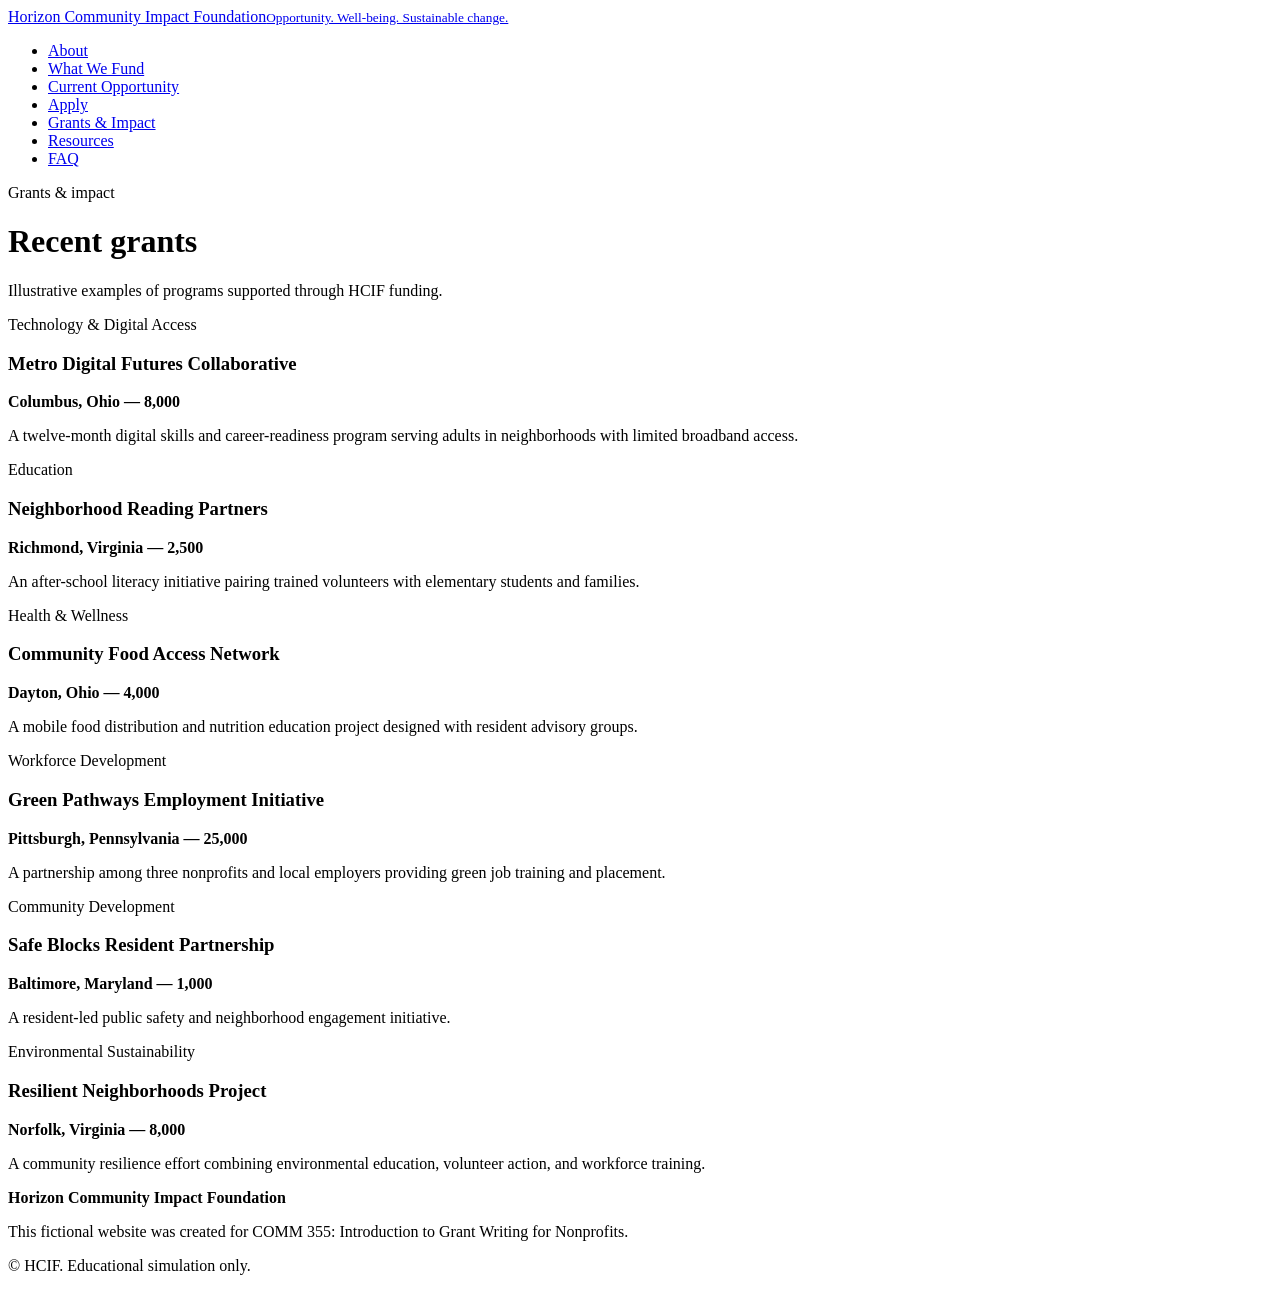
==== index.html @ 485eb769 "Add files via upload" ====
<!doctype html><html lang="en"><head><meta charset="utf-8"><meta name="viewport" content="width=device-width,initial-scale=1"><title>Grants and Impact</title><link rel="stylesheet" href="assets/styles.css"></head><body><header class="site-header"><div class="container header-inner"><a class="brand" href="index.html">Horizon Community Impact Foundation<small>Opportunity. Well-being. Sustainable change.</small></a><nav><ul><li><a href="about.html">About</a></li><li><a href="priorities.html">What We Fund</a></li><li><a href="opportunity.html">Current Opportunity</a></li><li><a href="apply.html">Apply</a></li><li><a href="grants.html">Grants & Impact</a></li><li><a href="resources.html">Resources</a></li><li><a href="faq.html">FAQ</a></li></ul></nav></div></header><div class="page-hero"><div class="container"><span class="kicker">Grants & impact</span><h1>Recent grants</h1><p>Illustrative examples of programs supported through HCIF funding.</p></div></div><main class="section"><div class="container"><div class="grid"><article class="card"><span class="badge">Technology & Digital Access</span><h3>Metro Digital Futures Collaborative</h3><p><strong>Columbus, Ohio — 8,000</strong></p><p>A twelve-month digital skills and career-readiness program serving adults in neighborhoods with limited broadband access.</p></article><article class="card"><span class="badge">Education</span><h3>Neighborhood Reading Partners</h3><p><strong>Richmond, Virginia — 2,500</strong></p><p>An after-school literacy initiative pairing trained volunteers with elementary students and families.</p></article><article class="card"><span class="badge">Health & Wellness</span><h3>Community Food Access Network</h3><p><strong>Dayton, Ohio — 4,000</strong></p><p>A mobile food distribution and nutrition education project designed with resident advisory groups.</p></article><article class="card"><span class="badge">Workforce Development</span><h3>Green Pathways Employment Initiative</h3><p><strong>Pittsburgh, Pennsylvania — 25,000</strong></p><p>A partnership among three nonprofits and local employers providing green job training and placement.</p></article><article class="card"><span class="badge">Community Development</span><h3>Safe Blocks Resident Partnership</h3><p><strong>Baltimore, Maryland — 1,000</strong></p><p>A resident-led public safety and neighborhood engagement initiative.</p></article><article class="card"><span class="badge">Environmental Sustainability</span><h3>Resilient Neighborhoods Project</h3><p><strong>Norfolk, Virginia — 8,000</strong></p><p>A community resilience effort combining environmental education, volunteer action, and workforce training.</p></article></div></div></main><footer class="footer"><div class="container"><strong>Horizon Community Impact Foundation</strong><p>This fictional website was created for COMM 355: Introduction to Grant Writing for Nonprofits.</p><p>&copy; <span data-year></span> HCIF. Educational simulation only.</p></div></footer><script src="assets/site.js"></script></body></html>
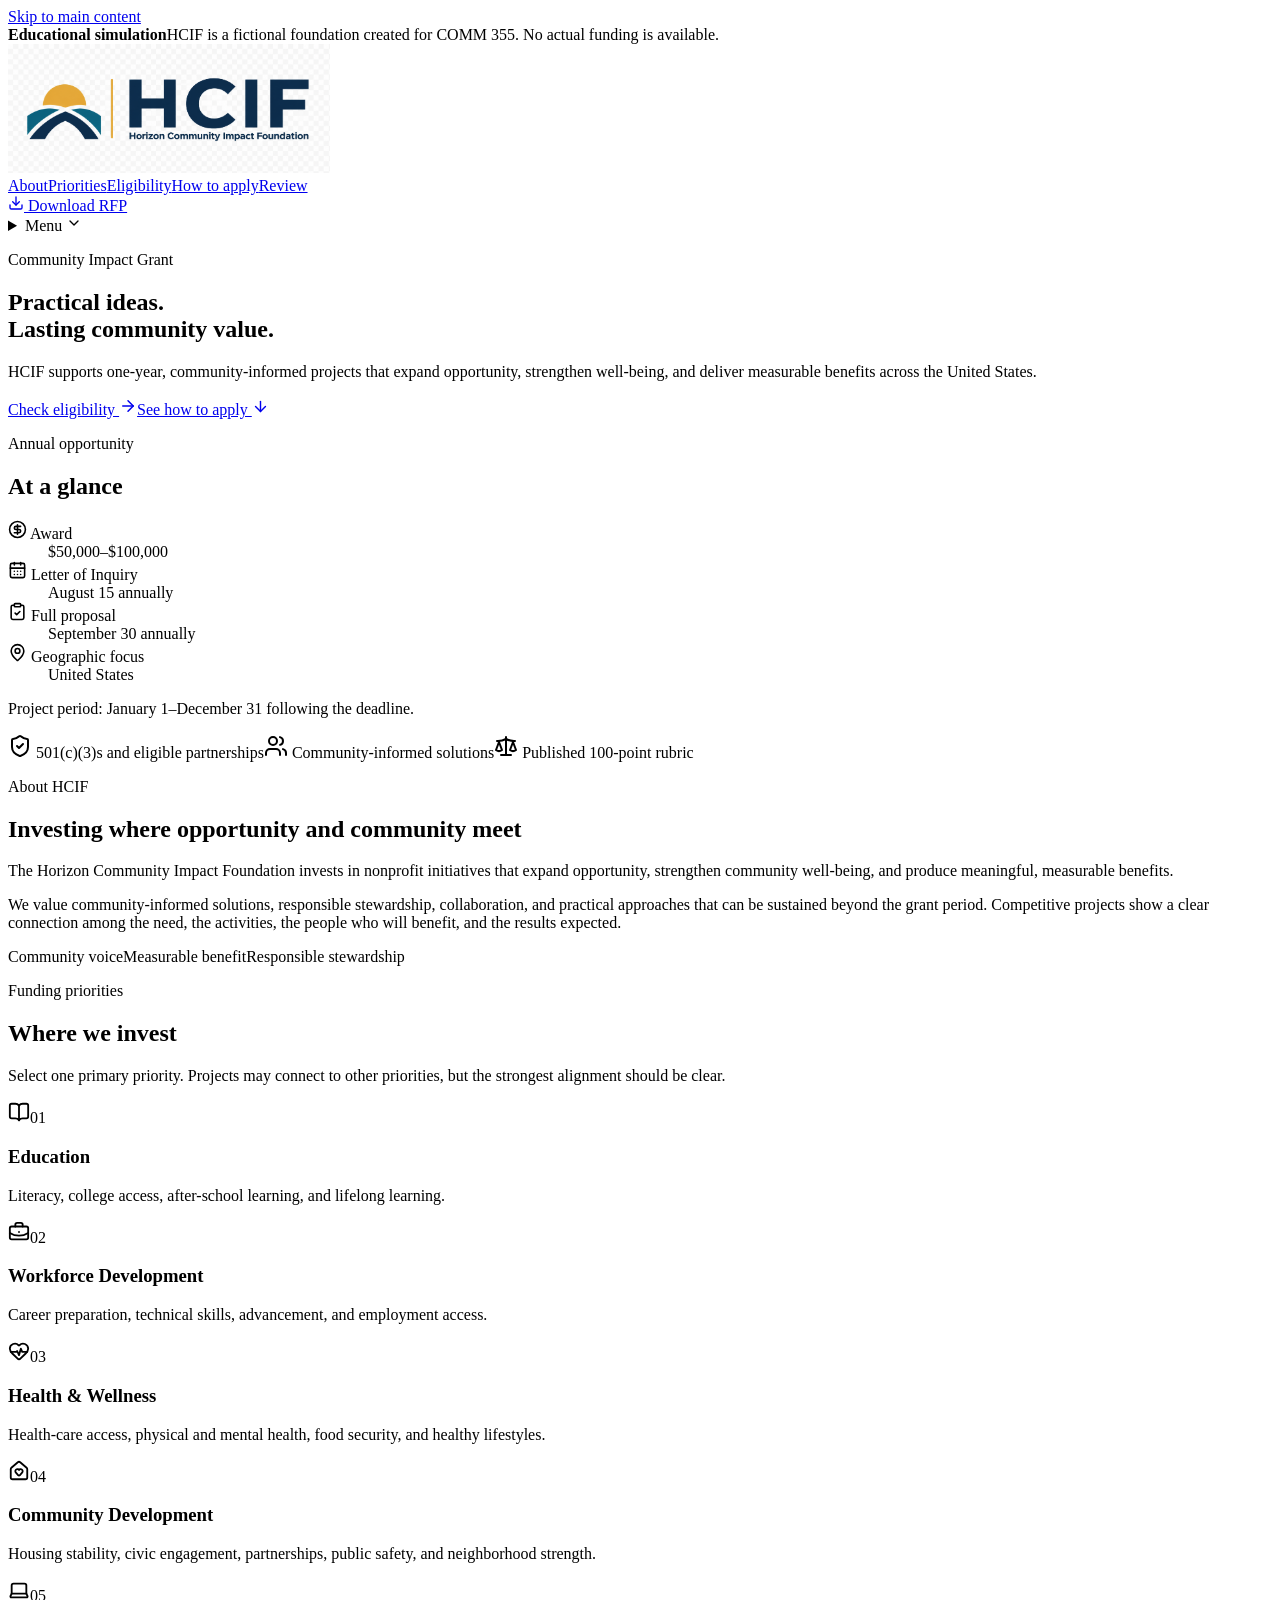
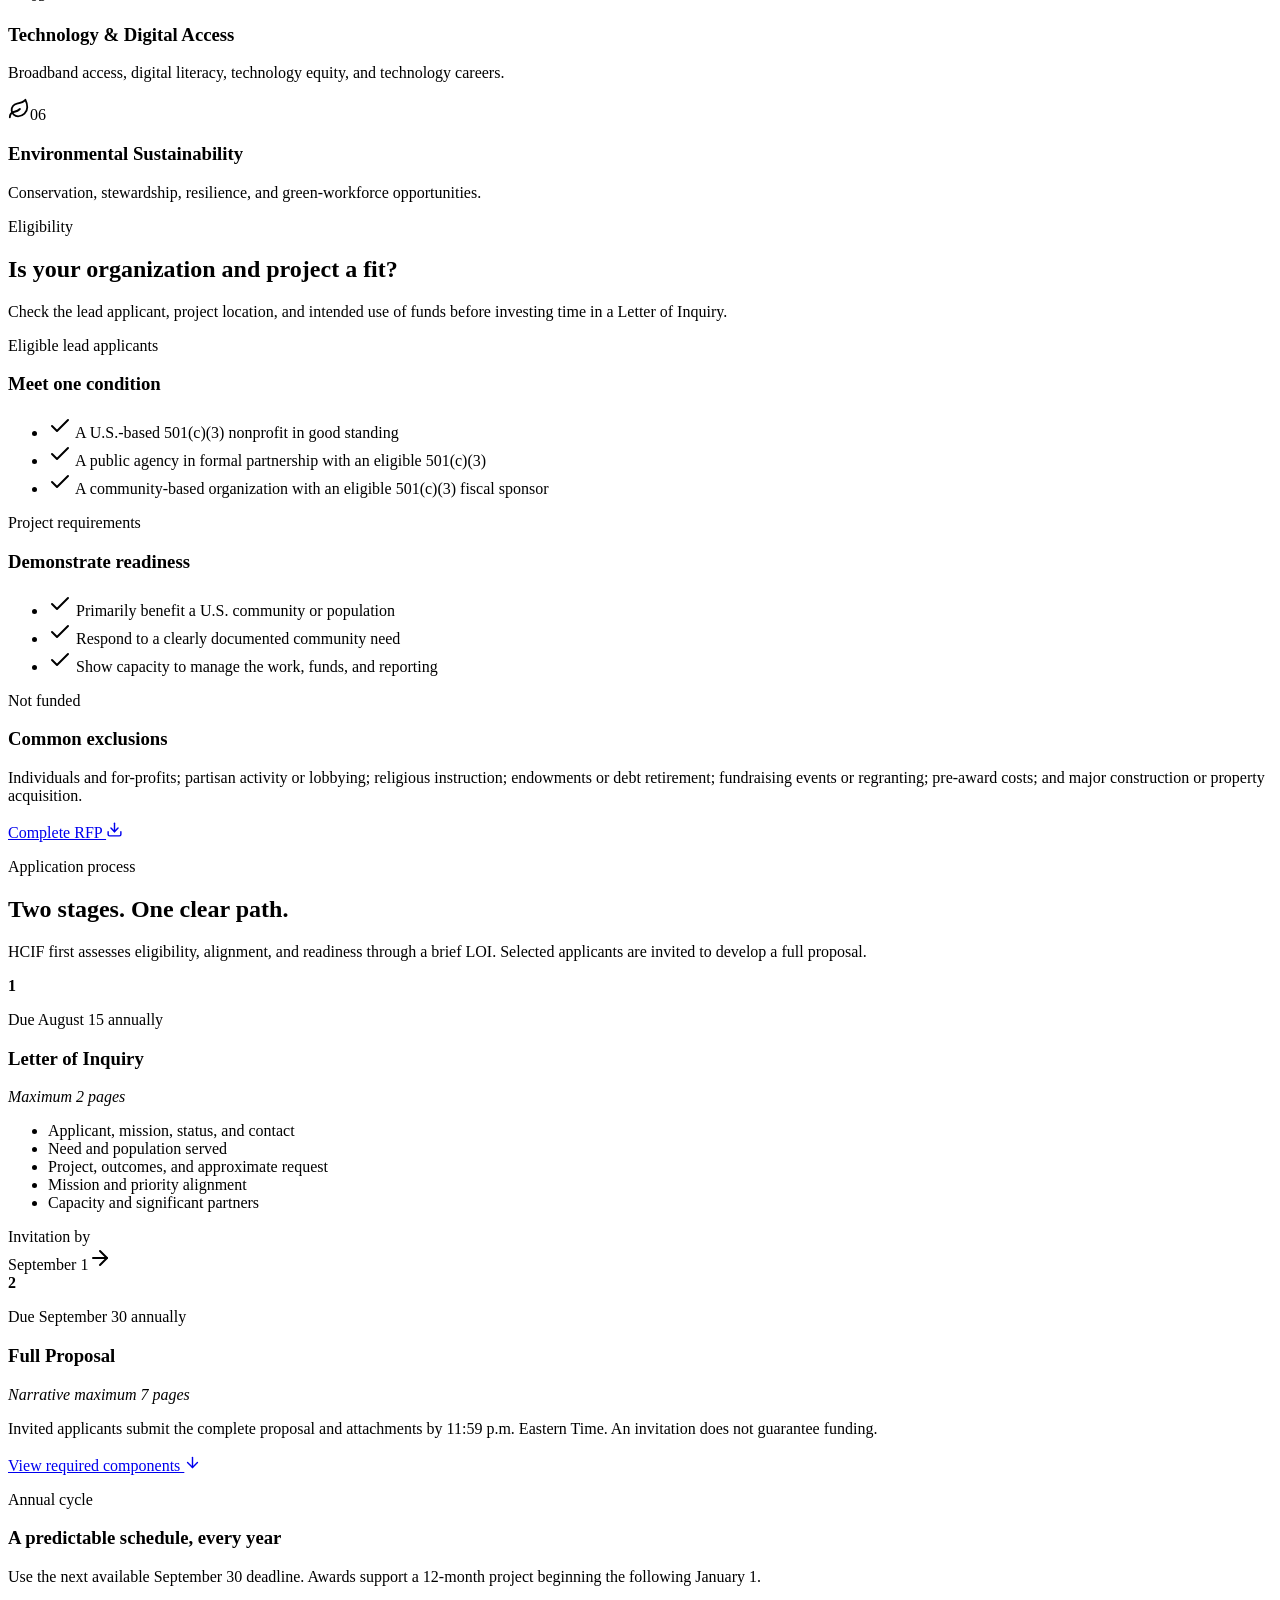
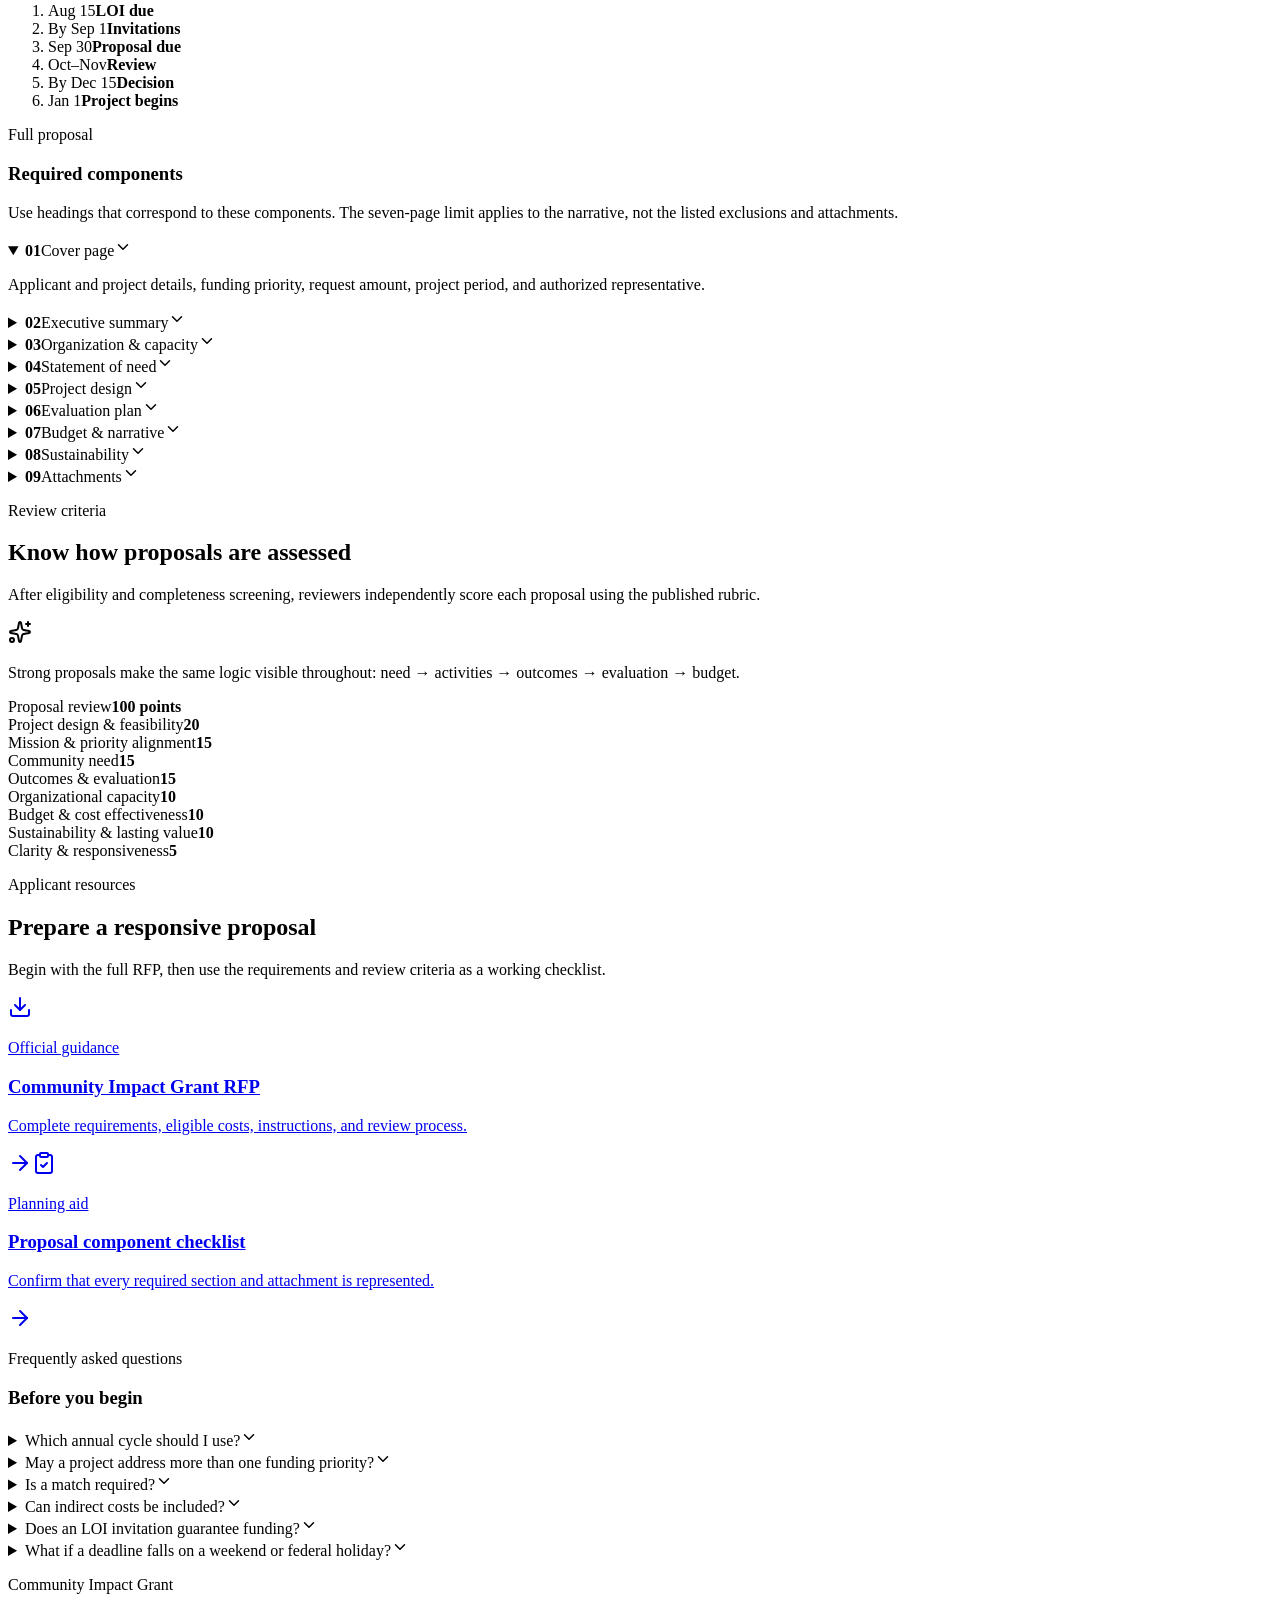
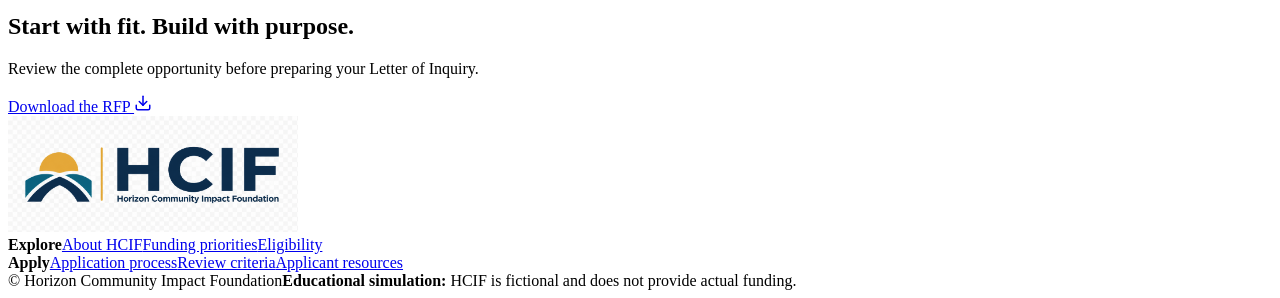
==== commit 4c1538c1: "Add files via upload" ====
--- a/index.html
+++ b/index.html
@@ -1 +1,2 @@
-<!doctype html><html lang="en"><head><meta charset="utf-8"><meta name="viewport" content="width=device-width,initial-scale=1"><title>Grants and Impact</title><link rel="stylesheet" href="assets/styles.css"></head><body><header class="site-header"><div class="container header-inner"><a class="brand" href="index.html">Horizon Community Impact Foundation<small>Opportunity. Well-being. Sustainable change.</small></a><nav><ul><li><a href="about.html">About</a></li><li><a href="priorities.html">What We Fund</a></li><li><a href="opportunity.html">Current Opportunity</a></li><li><a href="apply.html">Apply</a></li><li><a href="grants.html">Grants & Impact</a></li><li><a href="resources.html">Resources</a></li><li><a href="faq.html">FAQ</a></li></ul></nav></div></header><div class="page-hero"><div class="container"><span class="kicker">Grants & impact</span><h1>Recent grants</h1><p>Illustrative examples of programs supported through HCIF funding.</p></div></div><main class="section"><div class="container"><div class="grid"><article class="card"><span class="badge">Technology & Digital Access</span><h3>Metro Digital Futures Collaborative</h3><p><strong>Columbus, Ohio — 8,000</strong></p><p>A twelve-month digital skills and career-readiness program serving adults in neighborhoods with limited broadband access.</p></article><article class="card"><span class="badge">Education</span><h3>Neighborhood Reading Partners</h3><p><strong>Richmond, Virginia — 2,500</strong></p><p>An after-school literacy initiative pairing trained volunteers with elementary students and families.</p></article><article class="card"><span class="badge">Health & Wellness</span><h3>Community Food Access Network</h3><p><strong>Dayton, Ohio — 4,000</strong></p><p>A mobile food distribution and nutrition education project designed with resident advisory groups.</p></article><article class="card"><span class="badge">Workforce Development</span><h3>Green Pathways Employment Initiative</h3><p><strong>Pittsburgh, Pennsylvania — 25,000</strong></p><p>A partnership among three nonprofits and local employers providing green job training and placement.</p></article><article class="card"><span class="badge">Community Development</span><h3>Safe Blocks Resident Partnership</h3><p><strong>Baltimore, Maryland — 1,000</strong></p><p>A resident-led public safety and neighborhood engagement initiative.</p></article><article class="card"><span class="badge">Environmental Sustainability</span><h3>Resilient Neighborhoods Project</h3><p><strong>Norfolk, Virginia — 8,000</strong></p><p>A community resilience effort combining environmental education, volunteer action, and workforce training.</p></article></div></div></main><footer class="footer"><div class="container"><strong>Horizon Community Impact Foundation</strong><p>This fictional website was created for COMM 355: Introduction to Grant Writing for Nonprofits.</p><p>&copy; <span data-year></span> HCIF. Educational simulation only.</p></div></footer><script src="assets/site.js"></script></body></html>
+<!DOCTYPE html><html lang="en"><head><meta charSet="utf-8"/><meta name="viewport" content="width=device-width, initial-scale=1"/><link rel="preload" href="hcif-logo.png" as="image"/><link rel="stylesheet" href="assets/index-S8wH7EbI.css" data-rsc-css-href="assets/index-S8wH7EbI.css" data-precedence="vite-rsc/importer-resources"/><link rel="modulepreload" href="assets/layout-segment-context-CTTOrIOd.js" crossorigin=""/><link rel="modulepreload" href="assets/rolldown-runtime-S-ySWqyJ.js" crossorigin=""/><link rel="modulepreload" href="assets/index-DqzzukcI.js" crossorigin=""/><link rel="modulepreload" href="assets/framework-XU8gKkFC.js" crossorigin=""/><link rel="modulepreload" href="assets/Icon-Du9TqpuN.js" crossorigin=""/><title>Horizon Community Impact Foundation | Community Impact Grant</title><meta name="description" content="Explore HCIF&#x27;s Community Impact Grant, funding priorities, eligibility, annual deadlines, application requirements, and review criteria."/><link rel="shortcut icon" href="favicon.svg"/><link rel="icon" href="favicon.svg"/><script>self.__VINEXT_RSC_PARAMS__={}</script><script>self.__VINEXT_RSC_NAV__={"pathname":"/","searchParams":[]}</script><link rel="modulepreload" href="assets/index-DqzzukcI.js" />
+</head><body><a class="skip-link" href="#main-content">Skip to main content</a><div class="simulation-banner"><div class="container"><b>Educational simulation</b><span>HCIF is a fictional foundation created for COMM 355. No actual funding is available.</span></div></div><header class="site-header"><div class="container header-inner"><a href="#top" class="brand" aria-label="HCIF home"><img src="hcif-logo.png" alt="Horizon Community Impact Foundation" width="322" height="129"/></a><nav class="desktop-nav" aria-label="Primary navigation"><a href="#about">About</a><a href="#priorities">Priorities</a><a href="#eligibility">Eligibility</a><a href="#apply">How to apply</a><a href="#review">Review</a></nav><a class="button header-cta" href="hcif-community-impact-grant-rfp.pdf" download=""><svg xmlns="http://www.w3.org/2000/svg" width="16" height="16" viewBox="0 0 24 24" fill="none" stroke="currentColor" stroke-width="2" stroke-linecap="round" stroke-linejoin="round" class="lucide lucide-download" aria-hidden="true"><path d="M12 15V3"></path><path d="M21 15v4a2 2 0 0 1-2 2H5a2 2 0 0 1-2-2v-4"></path><path d="m7 10 5 5 5-5"></path></svg> Download RFP</a><details class="mobile-menu"><summary>Menu <svg xmlns="http://www.w3.org/2000/svg" width="16" height="16" viewBox="0 0 24 24" fill="none" stroke="currentColor" stroke-width="2" stroke-linecap="round" stroke-linejoin="round" class="lucide lucide-chevron-down" aria-hidden="true"><path d="m6 9 6 6 6-6"></path></svg></summary><nav><a href="#about">About</a><a href="#priorities">Priorities</a><a href="#eligibility">Eligibility</a><a href="#apply">How to apply</a><a href="#review">Review</a><a href="hcif-community-impact-grant-rfp.pdf" download="">Download RFP</a></nav></details></div></header><main id="main-content"><section class="hero" id="top"><i class="orbit orbit-one"></i><i class="orbit orbit-two"></i><div class="container hero-grid"><div><p class="eyebrow eyebrow-light">Community Impact Grant</p><h1>Practical ideas.<br/>Lasting community value.</h1><p class="hero-lede">HCIF supports one-year, community-informed projects that expand opportunity, strengthen well-being, and deliver measurable benefits across the United States.</p><div class="hero-actions"><a class="button button-gold" href="#eligibility">Check eligibility <svg xmlns="http://www.w3.org/2000/svg" width="18" height="18" viewBox="0 0 24 24" fill="none" stroke="currentColor" stroke-width="2" stroke-linecap="round" stroke-linejoin="round" class="lucide lucide-arrow-right" aria-hidden="true"><path d="M5 12h14"></path><path d="m12 5 7 7-7 7"></path></svg></a><a class="text-link light" href="#apply">See how to apply <svg xmlns="http://www.w3.org/2000/svg" width="17" height="17" viewBox="0 0 24 24" fill="none" stroke="currentColor" stroke-width="2" stroke-linecap="round" stroke-linejoin="round" class="lucide lucide-arrow-down" aria-hidden="true"><path d="M12 5v14"></path><path d="m19 12-7 7-7-7"></path></svg></a></div></div><aside class="snapshot"><p class="card-label">Annual opportunity</p><h2>At a glance</h2><dl><div><dt><svg xmlns="http://www.w3.org/2000/svg" width="19" height="19" viewBox="0 0 24 24" fill="none" stroke="currentColor" stroke-width="2" stroke-linecap="round" stroke-linejoin="round" class="lucide lucide-circle-dollar-sign" aria-hidden="true"><circle cx="12" cy="12" r="10"></circle><path d="M16 8h-6a2 2 0 1 0 0 4h4a2 2 0 1 1 0 4H8"></path><path d="M12 18V6"></path></svg> Award</dt><dd>$50,000–$100,000</dd></div><div><dt><svg xmlns="http://www.w3.org/2000/svg" width="19" height="19" viewBox="0 0 24 24" fill="none" stroke="currentColor" stroke-width="2" stroke-linecap="round" stroke-linejoin="round" class="lucide lucide-calendar-days" aria-hidden="true"><path d="M8 2v3"></path><path d="M16 2v3"></path><rect x="3" y="3" width="18" height="18" rx="2"></rect><path d="M3 9h18"></path><path d="M8 13h.01"></path><path d="M12 13h.01"></path><path d="M16 13h.01"></path><path d="M8 17h.01"></path><path d="M12 17h.01"></path><path d="M16 17h.01"></path></svg> Letter of Inquiry</dt><dd>August 15 annually</dd></div><div><dt><svg xmlns="http://www.w3.org/2000/svg" width="19" height="19" viewBox="0 0 24 24" fill="none" stroke="currentColor" stroke-width="2" stroke-linecap="round" stroke-linejoin="round" class="lucide lucide-clipboard-check" aria-hidden="true"><rect width="8" height="4" x="8" y="2" rx="1" ry="1"></rect><path d="M16 4h2a2 2 0 0 1 2 2v14a2 2 0 0 1-2 2H6a2 2 0 0 1-2-2V6a2 2 0 0 1 2-2h2"></path><path d="m9 14 2 2 4-4"></path></svg> Full proposal</dt><dd>September 30 annually</dd></div><div><dt><svg xmlns="http://www.w3.org/2000/svg" width="19" height="19" viewBox="0 0 24 24" fill="none" stroke="currentColor" stroke-width="2" stroke-linecap="round" stroke-linejoin="round" class="lucide lucide-map-pin" aria-hidden="true"><path d="M20 10c0 4.993-5.539 10.193-7.399 11.799a1 1 0 0 1-1.202 0C9.539 20.193 4 14.993 4 10a8 8 0 0 1 16 0"></path><circle cx="12" cy="10" r="3"></circle></svg> Geographic focus</dt><dd>United States</dd></div></dl><p class="snapshot-note">Project period: January 1–December 31 following the deadline.</p></aside></div></section><section class="trust-strip"><div class="container"><span><svg xmlns="http://www.w3.org/2000/svg" width="24" height="24" viewBox="0 0 24 24" fill="none" stroke="currentColor" stroke-width="2" stroke-linecap="round" stroke-linejoin="round" class="lucide lucide-shield-check" aria-hidden="true"><path d="M20 13c0 5-3.5 7.5-7.66 8.95a1 1 0 0 1-.67-.01C7.5 20.5 4 18 4 13V6a1 1 0 0 1 1-1c2 0 4.5-1.2 6.24-2.72a1.17 1.17 0 0 1 1.52 0C14.51 3.81 17 5 19 5a1 1 0 0 1 1 1z"></path><path d="m9 12 2 2 4-4"></path></svg> 501(c)(3)s and eligible partnerships</span><span><svg xmlns="http://www.w3.org/2000/svg" width="24" height="24" viewBox="0 0 24 24" fill="none" stroke="currentColor" stroke-width="2" stroke-linecap="round" stroke-linejoin="round" class="lucide lucide-users" aria-hidden="true"><path d="M16 21v-2a4 4 0 0 0-4-4H6a4 4 0 0 0-4 4v2"></path><path d="M16 3.128a4 4 0 0 1 0 7.744"></path><path d="M22 21v-2a4 4 0 0 0-3-3.87"></path><circle cx="9" cy="7" r="4"></circle></svg> Community-informed solutions</span><span><svg xmlns="http://www.w3.org/2000/svg" width="24" height="24" viewBox="0 0 24 24" fill="none" stroke="currentColor" stroke-width="2" stroke-linecap="round" stroke-linejoin="round" class="lucide lucide-scale" aria-hidden="true"><path d="M12 3v18"></path><path d="m19 8 3 8a5 5 0 0 1-6 0zV7"></path><path d="M3 7h1a17 17 0 0 0 8-2 17 17 0 0 0 8 2h1"></path><path d="m5 8 3 8a5 5 0 0 1-6 0zV7"></path><path d="M7 21h10"></path></svg> Published 100-point rubric</span></div></section><section class="section" id="about"><div class="container two-col about"><div class="section-heading"><p class="eyebrow">About HCIF</p><h2>Investing where opportunity and community meet</h2></div><div><p class="lead">The Horizon Community Impact Foundation invests in nonprofit initiatives that expand opportunity, strengthen community well-being, and produce meaningful, measurable benefits.</p><p>We value community-informed solutions, responsible stewardship, collaboration, and practical approaches that can be sustained beyond the grant period. Competitive projects show a clear connection among the need, the activities, the people who will benefit, and the results expected.</p><div class="pills"><span>Community voice</span><span>Measurable benefit</span><span>Responsible stewardship</span></div></div></div></section><section class="section warm" id="priorities"><div class="container"><div class="section-heading"><p class="eyebrow">Funding priorities</p><h2>Where we invest</h2><p class="section-copy">Select one primary priority. Projects may connect to other priorities, but the strongest alignment should be clear.</p></div><div class="priority-grid"><article class="priority-card"><div class="card-top"><span class="icon"><svg xmlns="http://www.w3.org/2000/svg" width="22" height="22" viewBox="0 0 24 24" fill="none" stroke="currentColor" stroke-width="2" stroke-linecap="round" stroke-linejoin="round" class="lucide lucide-book-open" aria-hidden="true"><path d="M12 5v16"></path><path d="M20.001 19A2 2 0 0022 17V5a2 2 0 00-1.999-2L16 3.002A5 5 0 0012 5a5 5 0 00-4-2H4a2 2 0 00-2 2v12a2 2 0 001.999 2H8a5 5 0 014 2 5 5 0 014-2z"></path></svg></span><span>0<!-- -->1</span></div><h3>Education</h3><p>Literacy, college access, after-school learning, and lifelong learning.</p></article><article class="priority-card"><div class="card-top"><span class="icon"><svg xmlns="http://www.w3.org/2000/svg" width="22" height="22" viewBox="0 0 24 24" fill="none" stroke="currentColor" stroke-width="2" stroke-linecap="round" stroke-linejoin="round" class="lucide lucide-briefcase-business" aria-hidden="true"><path d="M12 12h.01"></path><path d="M16 6V4a2 2 0 0 0-2-2h-4a2 2 0 0 0-2 2v2"></path><path d="M22 13a18.15 18.15 0 0 1-20 0"></path><rect width="20" height="14" x="2" y="6" rx="2"></rect></svg></span><span>0<!-- -->2</span></div><h3>Workforce Development</h3><p>Career preparation, technical skills, advancement, and employment access.</p></article><article class="priority-card"><div class="card-top"><span class="icon"><svg xmlns="http://www.w3.org/2000/svg" width="22" height="22" viewBox="0 0 24 24" fill="none" stroke="currentColor" stroke-width="2" stroke-linecap="round" stroke-linejoin="round" class="lucide lucide-heart-pulse" aria-hidden="true"><path d="M2 9.5a5.5 5.5 0 0 1 9.591-3.676.56.56 0 0 0 .818 0A5.49 5.49 0 0 1 22 9.5c0 2.29-1.5 4-3 5.5l-5.492 5.313a2 2 0 0 1-3 .019L5 15c-1.5-1.5-3-3.2-3-5.5"></path><path d="M3.22 13H9.5l.5-1 2 4.5 2-7 1.5 3.5h5.27"></path></svg></span><span>0<!-- -->3</span></div><h3>Health &amp; Wellness</h3><p>Health-care access, physical and mental health, food security, and healthy lifestyles.</p></article><article class="priority-card"><div class="card-top"><span class="icon"><svg xmlns="http://www.w3.org/2000/svg" width="22" height="22" viewBox="0 0 24 24" fill="none" stroke="currentColor" stroke-width="2" stroke-linecap="round" stroke-linejoin="round" class="lucide lucide-house-heart" aria-hidden="true"><path d="M8.62 13.8A2.25 2.25 0 1 1 12 10.836a2.25 2.25 0 1 1 3.38 2.966l-2.626 2.856a.998.998 0 0 1-1.507 0z"></path><path d="M3 10a2 2 0 0 1 .709-1.528l7-6a2 2 0 0 1 2.582 0l7 6A2 2 0 0 1 21 10v9a2 2 0 0 1-2 2H5a2 2 0 0 1-2-2z"></path></svg></span><span>0<!-- -->4</span></div><h3>Community Development</h3><p>Housing stability, civic engagement, partnerships, public safety, and neighborhood strength.</p></article><article class="priority-card"><div class="card-top"><span class="icon"><svg xmlns="http://www.w3.org/2000/svg" width="22" height="22" viewBox="0 0 24 24" fill="none" stroke="currentColor" stroke-width="2" stroke-linecap="round" stroke-linejoin="round" class="lucide lucide-laptop" aria-hidden="true"><path d="M18 5a2 2 0 0 1 2 2v8.526a2 2 0 0 0 .212.897l1.068 2.127a1 1 0 0 1-.9 1.45H3.62a1 1 0 0 1-.9-1.45l1.068-2.127A2 2 0 0 0 4 15.526V7a2 2 0 0 1 2-2z"></path><path d="M20.054 15.987H3.946"></path></svg></span><span>0<!-- -->5</span></div><h3>Technology &amp; Digital Access</h3><p>Broadband access, digital literacy, technology equity, and technology careers.</p></article><article class="priority-card"><div class="card-top"><span class="icon"><svg xmlns="http://www.w3.org/2000/svg" width="22" height="22" viewBox="0 0 24 24" fill="none" stroke="currentColor" stroke-width="2" stroke-linecap="round" stroke-linejoin="round" class="lucide lucide-leaf" aria-hidden="true"><path d="M11 20A7 7 0 0 1 9.8 6.1C15.5 5 17 4.48 19 2c1 2 2 4.18 2 8 0 5.5-4.78 10-10 10Z"></path><path d="M2 21c0-3 1.85-5.36 5.08-6C9.5 14.52 12 13 13 12"></path></svg></span><span>0<!-- -->6</span></div><h3>Environmental Sustainability</h3><p>Conservation, stewardship, resilience, and green-workforce opportunities.</p></article></div></div></section><section class="section" id="eligibility"><div class="container"><div class="section-heading"><p class="eyebrow">Eligibility</p><h2>Is your organization and project a fit?</h2><p class="section-copy">Check the lead applicant, project location, and intended use of funds before investing time in a Letter of Inquiry.</p></div><div class="fit-grid"><article class="fit-card fit-primary"><p class="card-label">Eligible lead applicants</p><h3>Meet one condition</h3><ul class="check-list"><li><svg xmlns="http://www.w3.org/2000/svg" width="24" height="24" viewBox="0 0 24 24" fill="none" stroke="currentColor" stroke-width="2" stroke-linecap="round" stroke-linejoin="round" class="lucide lucide-check" aria-hidden="true"><path d="M20 6 9 17l-5-5"></path></svg> A U.S.-based 501(c)(3) nonprofit in good standing</li><li><svg xmlns="http://www.w3.org/2000/svg" width="24" height="24" viewBox="0 0 24 24" fill="none" stroke="currentColor" stroke-width="2" stroke-linecap="round" stroke-linejoin="round" class="lucide lucide-check" aria-hidden="true"><path d="M20 6 9 17l-5-5"></path></svg> A public agency in formal partnership with an eligible 501(c)(3)</li><li><svg xmlns="http://www.w3.org/2000/svg" width="24" height="24" viewBox="0 0 24 24" fill="none" stroke="currentColor" stroke-width="2" stroke-linecap="round" stroke-linejoin="round" class="lucide lucide-check" aria-hidden="true"><path d="M20 6 9 17l-5-5"></path></svg> A community-based organization with an eligible 501(c)(3) fiscal sponsor</li></ul></article><article class="fit-card"><p class="card-label">Project requirements</p><h3>Demonstrate readiness</h3><ul class="check-list dark"><li><svg xmlns="http://www.w3.org/2000/svg" width="24" height="24" viewBox="0 0 24 24" fill="none" stroke="currentColor" stroke-width="2" stroke-linecap="round" stroke-linejoin="round" class="lucide lucide-check" aria-hidden="true"><path d="M20 6 9 17l-5-5"></path></svg> Primarily benefit a U.S. community or population</li><li><svg xmlns="http://www.w3.org/2000/svg" width="24" height="24" viewBox="0 0 24 24" fill="none" stroke="currentColor" stroke-width="2" stroke-linecap="round" stroke-linejoin="round" class="lucide lucide-check" aria-hidden="true"><path d="M20 6 9 17l-5-5"></path></svg> Respond to a clearly documented community need</li><li><svg xmlns="http://www.w3.org/2000/svg" width="24" height="24" viewBox="0 0 24 24" fill="none" stroke="currentColor" stroke-width="2" stroke-linecap="round" stroke-linejoin="round" class="lucide lucide-check" aria-hidden="true"><path d="M20 6 9 17l-5-5"></path></svg> Show capacity to manage the work, funds, and reporting</li></ul></article></div><div class="not-funded"><div><p class="card-label">Not funded</p><h3>Common exclusions</h3></div><p>Individuals and for-profits; partisan activity or lobbying; religious instruction; endowments or debt retirement; fundraising events or regranting; pre-award costs; and major construction or property acquisition.</p><a class="text-link" href="hcif-community-impact-grant-rfp.pdf" download="">Complete RFP <svg xmlns="http://www.w3.org/2000/svg" width="17" height="17" viewBox="0 0 24 24" fill="none" stroke="currentColor" stroke-width="2" stroke-linecap="round" stroke-linejoin="round" class="lucide lucide-download" aria-hidden="true"><path d="M12 15V3"></path><path d="M21 15v4a2 2 0 0 1-2 2H5a2 2 0 0 1-2-2v-4"></path><path d="m7 10 5 5 5-5"></path></svg></a></div></div></section><section class="section mist" id="apply"><div class="container"><div class="section-heading"><p class="eyebrow">Application process</p><h2>Two stages. One clear path.</h2><p class="section-copy">HCIF first assesses eligibility, alignment, and readiness through a brief LOI. Selected applicants are invited to develop a full proposal.</p></div><div class="stages"><article class="stage-card"><b class="stage-number">1</b><div><p class="card-label">Due August 15 annually</p><h3>Letter of Inquiry</h3><em>Maximum 2 pages</em><ul><li>Applicant, mission, status, and contact</li><li>Need and population served</li><li>Project, outcomes, and approximate request</li><li>Mission and priority alignment</li><li>Capacity and significant partners</li></ul></div></article><div class="connector"><span>Invitation by<br/>September 1</span><svg xmlns="http://www.w3.org/2000/svg" width="24" height="24" viewBox="0 0 24 24" fill="none" stroke="currentColor" stroke-width="2" stroke-linecap="round" stroke-linejoin="round" class="lucide lucide-arrow-right" aria-hidden="true"><path d="M5 12h14"></path><path d="m12 5 7 7-7 7"></path></svg></div><article class="stage-card accent"><b class="stage-number">2</b><div><p class="card-label">Due September 30 annually</p><h3>Full Proposal</h3><em>Narrative maximum 7 pages</em><p>Invited applicants submit the complete proposal and attachments by 11:59 p.m. Eastern Time. An invitation does not guarantee funding.</p><a class="text-link" href="#components">View required components <svg xmlns="http://www.w3.org/2000/svg" width="17" height="17" viewBox="0 0 24 24" fill="none" stroke="currentColor" stroke-width="2" stroke-linecap="round" stroke-linejoin="round" class="lucide lucide-arrow-down" aria-hidden="true"><path d="M12 5v14"></path><path d="m19 12-7 7-7-7"></path></svg></a></div></article></div><div class="cycle"><div><p class="eyebrow eyebrow-light">Annual cycle</p><h3>A predictable schedule, every year</h3><p>Use the next available September 30 deadline. Awards support a 12-month project beginning the following January 1.</p></div><ol><li><span>Aug 15</span><b>LOI due</b></li><li><span>By Sep 1</span><b>Invitations</b></li><li><span>Sep 30</span><b>Proposal due</b></li><li><span>Oct–Nov</span><b>Review</b></li><li><span>By Dec 15</span><b>Decision</b></li><li><span>Jan 1</span><b>Project begins</b></li></ol></div><div class="components" id="components"><div class="components-head"><div><p class="eyebrow">Full proposal</p><h3>Required components</h3></div><p>Use headings that correspond to these components. The seven-page limit applies to the narrative, not the listed exclusions and attachments.</p></div><div class="detail-grid"><details open=""><summary><span><b>01</b>Cover page</span><svg xmlns="http://www.w3.org/2000/svg" width="18" height="18" viewBox="0 0 24 24" fill="none" stroke="currentColor" stroke-width="2" stroke-linecap="round" stroke-linejoin="round" class="lucide lucide-chevron-down" aria-hidden="true"><path d="m6 9 6 6 6-6"></path></svg></summary><p>Applicant and project details, funding priority, request amount, project period, and authorized representative.</p></details><details><summary><span><b>02</b>Executive summary</span><svg xmlns="http://www.w3.org/2000/svg" width="18" height="18" viewBox="0 0 24 24" fill="none" stroke="currentColor" stroke-width="2" stroke-linecap="round" stroke-linejoin="round" class="lucide lucide-chevron-down" aria-hidden="true"><path d="m6 9 6 6 6-6"></path></svg></summary><p>A concise overview of the need, response, intended participants, request, and expected results—maximum 300 words.</p></details><details><summary><span><b>03</b>Organization &amp; capacity</span><svg xmlns="http://www.w3.org/2000/svg" width="18" height="18" viewBox="0 0 24 24" fill="none" stroke="currentColor" stroke-width="2" stroke-linecap="round" stroke-linejoin="round" class="lucide lucide-chevron-down" aria-hidden="true"><path d="m6 9 6 6 6-6"></path></svg></summary><p>Mission, relevant experience, population served, staff and partner roles, and grant-management capacity.</p></details><details><summary><span><b>04</b>Statement of need</span><svg xmlns="http://www.w3.org/2000/svg" width="18" height="18" viewBox="0 0 24 24" fill="none" stroke="currentColor" stroke-width="2" stroke-linecap="round" stroke-linejoin="round" class="lucide lucide-chevron-down" aria-hidden="true"><path d="m6 9 6 6 6-6"></path></svg></summary><p>Credible evidence of the need, affected population, contributing conditions, service gaps, and urgency.</p></details><details><summary><span><b>05</b>Project design</span><svg xmlns="http://www.w3.org/2000/svg" width="18" height="18" viewBox="0 0 24 24" fill="none" stroke="currentColor" stroke-width="2" stroke-linecap="round" stroke-linejoin="round" class="lucide lucide-chevron-down" aria-hidden="true"><path d="m6 9 6 6 6-6"></path></svg></summary><p>Goals, outcomes, activities, implementation approach, responsibilities, partnerships, and timeline.</p></details><details><summary><span><b>06</b>Evaluation plan</span><svg xmlns="http://www.w3.org/2000/svg" width="18" height="18" viewBox="0 0 24 24" fill="none" stroke="currentColor" stroke-width="2" stroke-linecap="round" stroke-linejoin="round" class="lucide lucide-chevron-down" aria-hidden="true"><path d="m6 9 6 6 6-6"></path></svg></summary><p>Indicators, data sources, collection methods, responsibilities, and use of findings.</p></details><details><summary><span><b>07</b>Budget &amp; narrative</span><svg xmlns="http://www.w3.org/2000/svg" width="18" height="18" viewBox="0 0 24 24" fill="none" stroke="currentColor" stroke-width="2" stroke-linecap="round" stroke-linejoin="round" class="lucide lucide-chevron-down" aria-hidden="true"><path d="m6 9 6 6 6-6"></path></svg></summary><p>A complete project budget with other resources and a clear justification for each cost.</p></details><details><summary><span><b>08</b>Sustainability</span><svg xmlns="http://www.w3.org/2000/svg" width="18" height="18" viewBox="0 0 24 24" fill="none" stroke="currentColor" stroke-width="2" stroke-linecap="round" stroke-linejoin="round" class="lucide lucide-chevron-down" aria-hidden="true"><path d="m6 9 6 6 6-6"></path></svg></summary><p>A realistic plan for continuing benefits, effective practices, partnerships, or essential activities.</p></details><details><summary><span><b>09</b>Attachments</span><svg xmlns="http://www.w3.org/2000/svg" width="18" height="18" viewBox="0 0 24 24" fill="none" stroke="currentColor" stroke-width="2" stroke-linecap="round" stroke-linejoin="round" class="lucide lucide-chevron-down" aria-hidden="true"><path d="m6 9 6 6 6-6"></path></svg></summary><p>Project timeline, logic model, board list, IRS letter or fiscal-sponsor documentation, and specified materials.</p></details></div></div></div></section><section class="section review" id="review"><div class="container review-grid"><div><div class="section-heading"><p class="eyebrow">Review criteria</p><h2>Know how proposals are assessed</h2><p class="section-copy">After eligibility and completeness screening, reviewers independently score each proposal using the published rubric.</p></div><div class="tip"><svg xmlns="http://www.w3.org/2000/svg" width="24" height="24" viewBox="0 0 24 24" fill="none" stroke="currentColor" stroke-width="2" stroke-linecap="round" stroke-linejoin="round" class="lucide lucide-sparkles" aria-hidden="true"><path d="M11.017 2.814a1 1 0 0 1 1.966 0l1.051 5.558a2 2 0 0 0 1.594 1.594l5.558 1.051a1 1 0 0 1 0 1.966l-5.558 1.051a2 2 0 0 0-1.594 1.594l-1.051 5.558a1 1 0 0 1-1.966 0l-1.051-5.558a2 2 0 0 0-1.594-1.594l-5.558-1.051a1 1 0 0 1 0-1.966l5.558-1.051a2 2 0 0 0 1.594-1.594z"></path><path d="M20 2v4"></path><path d="M22 4h-4"></path><circle cx="4" cy="20" r="2"></circle></svg><p>Strong proposals make the same logic visible throughout: need → activities → outcomes → evaluation → budget.</p></div></div><div class="criteria"><div class="criteria-total"><span>Proposal review</span><strong>100 points</strong></div><div class="criterion"><div><span>Project design &amp; feasibility</span><b>20</b></div><i><span style="width:100%"></span></i></div><div class="criterion"><div><span>Mission &amp; priority alignment</span><b>15</b></div><i><span style="width:75%"></span></i></div><div class="criterion"><div><span>Community need</span><b>15</b></div><i><span style="width:75%"></span></i></div><div class="criterion"><div><span>Outcomes &amp; evaluation</span><b>15</b></div><i><span style="width:75%"></span></i></div><div class="criterion"><div><span>Organizational capacity</span><b>10</b></div><i><span style="width:50%"></span></i></div><div class="criterion"><div><span>Budget &amp; cost effectiveness</span><b>10</b></div><i><span style="width:50%"></span></i></div><div class="criterion"><div><span>Sustainability &amp; lasting value</span><b>10</b></div><i><span style="width:50%"></span></i></div><div class="criterion"><div><span>Clarity &amp; responsiveness</span><b>5</b></div><i><span style="width:25%"></span></i></div></div></div></section><section class="section warm" id="resources"><div class="container"><div class="section-heading"><p class="eyebrow">Applicant resources</p><h2>Prepare a responsive proposal</h2><p class="section-copy">Begin with the full RFP, then use the requirements and review criteria as a working checklist.</p></div><div class="resources"><a href="hcif-community-impact-grant-rfp.pdf" download=""><span class="icon"><svg xmlns="http://www.w3.org/2000/svg" width="24" height="24" viewBox="0 0 24 24" fill="none" stroke="currentColor" stroke-width="2" stroke-linecap="round" stroke-linejoin="round" class="lucide lucide-download" aria-hidden="true"><path d="M12 15V3"></path><path d="M21 15v4a2 2 0 0 1-2 2H5a2 2 0 0 1-2-2v-4"></path><path d="m7 10 5 5 5-5"></path></svg></span><div><p class="card-label">Official guidance</p><h3>Community Impact Grant RFP</h3><p>Complete requirements, eligible costs, instructions, and review process.</p></div><svg xmlns="http://www.w3.org/2000/svg" width="24" height="24" viewBox="0 0 24 24" fill="none" stroke="currentColor" stroke-width="2" stroke-linecap="round" stroke-linejoin="round" class="lucide lucide-arrow-right" aria-hidden="true"><path d="M5 12h14"></path><path d="m12 5 7 7-7 7"></path></svg></a><a href="#components"><span class="icon"><svg xmlns="http://www.w3.org/2000/svg" width="24" height="24" viewBox="0 0 24 24" fill="none" stroke="currentColor" stroke-width="2" stroke-linecap="round" stroke-linejoin="round" class="lucide lucide-clipboard-check" aria-hidden="true"><rect width="8" height="4" x="8" y="2" rx="1" ry="1"></rect><path d="M16 4h2a2 2 0 0 1 2 2v14a2 2 0 0 1-2 2H6a2 2 0 0 1-2-2V6a2 2 0 0 1 2-2h2"></path><path d="m9 14 2 2 4-4"></path></svg></span><div><p class="card-label">Planning aid</p><h3>Proposal component checklist</h3><p>Confirm that every required section and attachment is represented.</p></div><svg xmlns="http://www.w3.org/2000/svg" width="24" height="24" viewBox="0 0 24 24" fill="none" stroke="currentColor" stroke-width="2" stroke-linecap="round" stroke-linejoin="round" class="lucide lucide-arrow-right" aria-hidden="true"><path d="M5 12h14"></path><path d="m12 5 7 7-7 7"></path></svg></a></div><div class="faq" id="faq"><div><p class="eyebrow">Frequently asked questions</p><h3>Before you begin</h3></div><div><details><summary>Which annual cycle should I use?<svg xmlns="http://www.w3.org/2000/svg" width="18" height="18" viewBox="0 0 24 24" fill="none" stroke="currentColor" stroke-width="2" stroke-linecap="round" stroke-linejoin="round" class="lucide lucide-chevron-down" aria-hidden="true"><path d="m6 9 6 6 6-6"></path></svg></summary><p>Use the next available September 30 deadline. In the COMM 355 simulation, spring and summer students ordinarily use the current-year cycle; fall students ordinarily use the following-year cycle.</p></details><details><summary>May a project address more than one funding priority?<svg xmlns="http://www.w3.org/2000/svg" width="18" height="18" viewBox="0 0 24 24" fill="none" stroke="currentColor" stroke-width="2" stroke-linecap="round" stroke-linejoin="round" class="lucide lucide-chevron-down" aria-hidden="true"><path d="m6 9 6 6 6-6"></path></svg></summary><p>Yes. Select one primary priority and explain where the project has its strongest alignment.</p></details><details><summary>Is a match required?<svg xmlns="http://www.w3.org/2000/svg" width="18" height="18" viewBox="0 0 24 24" fill="none" stroke="currentColor" stroke-width="2" stroke-linecap="round" stroke-linejoin="round" class="lucide lucide-chevron-down" aria-hidden="true"><path d="m6 9 6 6 6-6"></path></svg></summary><p>No. Matching funds are not required. Include other committed or pending resources in the complete project budget.</p></details><details><summary>Can indirect costs be included?<svg xmlns="http://www.w3.org/2000/svg" width="18" height="18" viewBox="0 0 24 24" fill="none" stroke="currentColor" stroke-width="2" stroke-linecap="round" stroke-linejoin="round" class="lucide lucide-chevron-down" aria-hidden="true"><path d="m6 9 6 6 6-6"></path></svg></summary><p>Yes. Administrative or indirect costs may not exceed 10% of the amount requested from HCIF.</p></details><details><summary>Does an LOI invitation guarantee funding?<svg xmlns="http://www.w3.org/2000/svg" width="18" height="18" viewBox="0 0 24 24" fill="none" stroke="currentColor" stroke-width="2" stroke-linecap="round" stroke-linejoin="round" class="lucide lucide-chevron-down" aria-hidden="true"><path d="m6 9 6 6 6-6"></path></svg></summary><p>No. An invitation means the project may advance to the full-proposal stage; it is not a promise of an award.</p></details><details><summary>What if a deadline falls on a weekend or federal holiday?<svg xmlns="http://www.w3.org/2000/svg" width="18" height="18" viewBox="0 0 24 24" fill="none" stroke="currentColor" stroke-width="2" stroke-linecap="round" stroke-linejoin="round" class="lucide lucide-chevron-down" aria-hidden="true"><path d="m6 9 6 6 6-6"></path></svg></summary><p>The deadline moves to the next business day. Submissions are due by 11:59 p.m. Eastern Time.</p></details></div></div></div></section><section class="closing"><div class="container"><div><p class="eyebrow eyebrow-light">Community Impact Grant</p><h2>Start with fit. Build with purpose.</h2><p>Review the complete opportunity before preparing your Letter of Inquiry.</p></div><a class="button button-gold" href="hcif-community-impact-grant-rfp.pdf" download="">Download the RFP <svg xmlns="http://www.w3.org/2000/svg" width="18" height="18" viewBox="0 0 24 24" fill="none" stroke="currentColor" stroke-width="2" stroke-linecap="round" stroke-linejoin="round" class="lucide lucide-download" aria-hidden="true"><path d="M12 15V3"></path><path d="M21 15v4a2 2 0 0 1-2 2H5a2 2 0 0 1-2-2v-4"></path><path d="m7 10 5 5 5-5"></path></svg></a></div></section></main><footer><div class="container footer-main"><a href="#top" class="footer-brand"><img src="hcif-logo.png" alt="Horizon Community Impact Foundation" width="290" height="116"/></a><nav><div><b>Explore</b><a href="#about">About HCIF</a><a href="#priorities">Funding priorities</a><a href="#eligibility">Eligibility</a></div><div><b>Apply</b><a href="#apply">Application process</a><a href="#review">Review criteria</a><a href="#resources">Applicant resources</a></div></nav></div><div class="container footer-bottom"><span>© Horizon Community Impact Foundation</span><span><b>Educational simulation:</b> HCIF is fictional and does not provide actual funding.</span></div></footer><script id="_R_">import("assets/index-DqzzukcI.js")</script></body></html><script>self.__VINEXT_RSC_CHUNKS__=self.__VINEXT_RSC_CHUNKS__||[];self.__VINEXT_RSC_CHUNKS__.push("2:I[\"f98b321f3340\",[],\"Children\",1]\n3:I[\"77c3fbf4a8bf\",[],\"LayoutSegmentProvider\",1]\n4:I[\"f98b321f3340\",[],\"Slot\",1]\n5:I[\"945a2ff50923\",[],\"RedirectBoundary\",1]\n:HL[\"assets/index-S8wH7EbI.css\",\"style\"]\n0:{\"__route\":\"route:/\",\"__interceptionContext\":null,\"__layoutIds\":[\"layout:/\"],\"__rootLayout\":\"/\",\"page:/\":\"$L1\",\"layout:/\":[[[[\"$\",\"link\",\"css:/assets/index-S8wH7EbI.css\",{\"rel\":\"stylesheet\",\"precedence\":\"vite-rsc/importer-resources\",\"href\":\"assets/index-S8wH7EbI.css\",\"data-rsc-css-href\":\"assets/index-S8wH7EbI.css\"}],\"$undefined\"],[\"$\",\"html\",null,{\"lang\":\"en\",\"children\":[\"$\",\"body\",null,{\"children\":[\"$\",\"$L2\",null,{}]}]}]],null],\"route:/\":[[[\"$\",\"meta\",null,{\"charSet\":\"utf-8\"}],[[\"$\",\"title\",\"0\",{\"children\":\"Horizon Community Impact Foundation | Community Impact Grant\"}],[\"$\",\"meta\",\"1\",{\"name\":\"description\",\"content\":\"Explore HCIF's Community Impact Grant, funding priorities, eligibility, annual deadlines, application requirements, and review criteria.\"}],[\"$\",\"link\",\"2\",{\"rel\":\"shortcut icon\",\"href\":\"favicon.svg\"}],[\"$\",\"link\",\"3\",{\"rel\":\"icon\",\"href\":\"favicon.svg\"}]],[[\"$\",\"meta\",\"0\",{\"name\":\"viewport\",\"content\":\"width=device-width, initial-scale=1\"}]]],[\"$\",\"$L3\",null,{\"segmentMap\":{\"children\":[]},\"children\":[\"$\",\"$L4\",null,{\"id\":\"layout:/\",\"parallelSlots\":\"$undefined\",\"children\":[\"$\",\"$L5\",null,{\"children\":[\"$\",\"$L3\",null,{\"segmentMap\":{\"children\":[]},\"children\":[\"$\",\"$L4\",null,{\"id\":\"page:/\"}]}]}]}]}]],\"__layoutFlags\":{\"layout:/\":\"s\"},\"__artifactCompatibility\":{\"schemaVersion\":1,\"graphVersion\":\"app-route-graph:4uhn5s1wvoptc\",\"deploymentVersion\":\"f0bc8387-2e46-4f2e-acea-eddcddb14003\",\"appElementsSchemaVersion\":1,\"rscPayloadSchemaVersion\":1,\"rootBoundaryId\":\"/\",\"renderEpoch\":null}}\n")</script><script>self.__VINEXT_RSC_CHUNKS__=self.__VINEXT_RSC_CHUNKS__||[];self.__VINEXT_RSC_CHUNKS__.push("6:I[\"3661efa0df55\",[],\"default\",1]\n:HL[\"hcif-logo.png\",\"image\"]\n")</script><script>self.__VINEXT_RSC_CHUNKS__=self.__VINEXT_RSC_CHUNKS__||[];self.__VINEXT_RSC_CHUNKS__.push("1:[[\"$\",\"a\",null,{\"className\":\"skip-link\",\"href\":\"#main-content\",\"children\":\"Skip to main content\"}],[\"$\",\"div\",null,{\"className\":\"simulation-banner\",\"children\":[\"$\",\"div\",null,{\"className\":\"container\",\"children\":[[\"$\",\"b\",null,{\"children\":\"Educational simulation\"}],[\"$\",\"span\",null,{\"children\":\"HCIF is a fictional foundation created for COMM 355. No actual funding is available.\"}]]}]}],[\"$\",\"header\",null,{\"className\":\"site-header\",\"children\":[\"$\",\"div\",null,{\"className\":\"container header-inner\",\"children\":[[\"$\",\"a\",null,{\"href\":\"#top\",\"className\":\"brand\",\"aria-label\":\"HCIF home\",\"children\":[\"$\",\"img\",null,{\"src\":\"hcif-logo.png\",\"alt\":\"Horizon Community Impact Foundation\",\"width\":\"322\",\"height\":\"129\"}]}],[\"$\",\"nav\",null,{\"className\":\"desktop-nav\",\"aria-label\":\"Primary navigation\",\"children\":[[\"$\",\"a\",null,{\"href\":\"#about\",\"children\":\"About\"}],[\"$\",\"a\",null,{\"href\":\"#priorities\",\"children\":\"Priorities\"}],[\"$\",\"a\",null,{\"href\":\"#eligibility\",\"children\":\"Eligibility\"}],[\"$\",\"a\",null,{\"href\":\"#apply\",\"children\":\"How to apply\"}],[\"$\",\"a\",null,{\"href\":\"#review\",\"children\":\"Review\"}]]}],[\"$\",\"a\",null,{\"className\":\"button header-cta\",\"href\":\"hcif-community-impact-grant-rfp.pdf\",\"download\":true,\"children\":[[\"$\",\"$L6\",null,{\"ref\":\"$undefined\",\"iconNode\":[[\"path\",{\"d\":\"M12 15V3\",\"key\":\"m9g1x1\"}],[\"path\",{\"d\":\"M21 15v4a2 2 0 0 1-2 2H5a2 2 0 0 1-2-2v-4\",\"key\":\"ih7n3h\"}],[\"path\",{\"d\":\"m7 10 5 5 5-5\",\"key\":\"brsn70\"}]],\"className\":\"lucide-download\",\"size\":16}],\" Download RFP\"]}],[\"$\",\"details\",null,{\"className\":\"mobile-menu\",\"children\":[[\"$\",\"summary\",null,{\"children\":[\"Menu \",[\"$\",\"$L6\",null,{\"ref\":\"$undefined\",\"iconNode\":[[\"path\",{\"d\":\"m6 9 6 6 6-6\",\"key\":\"qrunsl\"}]],\"className\":\"lucide-chevron-down\",\"size\":16}]]}],[\"$\",\"nav\",null,{\"children\":[[\"$\",\"a\",null,{\"href\":\"#about\",\"children\":\"About\"}],[\"$\",\"a\",null,{\"href\":\"#priorities\",\"children\":\"Priorities\"}],[\"$\",\"a\",null,{\"href\":\"#eligibility\",\"children\":\"Eligibility\"}],[\"$\",\"a\",null,{\"href\":\"#apply\",\"children\":\"How to apply\"}],[\"$\",\"a\",null,{\"href\":\"#review\",\"children\":\"Review\"}],[\"$\",\"a\",null,{\"href\":\"hcif-community-impact-grant-rfp.pdf\",\"download\":true,\"children\":\"Download RFP\"}]]}]]}]]}]}],[\"$\",\"main\",null,{\"id\":\"main-content\",\"children\":[[\"$\",\"section\",null,{\"className\":\"hero\",\"id\":\"top\",\"children\":[[\"$\",\"i\",null,{\"className\":\"orbit orbit-one\"}],[\"$\",\"i\",null,{\"className\":\"orbit orbit-two\"}],[\"$\",\"div\",null,{\"className\":\"container hero-grid\",\"children\":[[\"$\",\"div\",null,{\"children\":[[\"$\",\"p\",null,{\"className\":\"eyebrow eyebrow-light\",\"children\":\"Community Impact Grant\"}],[\"$\",\"h1\",null,{\"children\":[\"Practical ideas.\",[\"$\",\"br\",null,{}],\"Lasting community value.\"]}],[\"$\",\"p\",null,{\"className\":\"hero-lede\",\"children\":\"HCIF supports one-year, community-informed projects that expand opportunity, strengthen well-being, and deliver measurable benefits across the United States.\"}],[\"$\",\"div\",null,{\"className\":\"hero-actions\",\"children\":[[\"$\",\"a\",null,{\"className\":\"button button-gold\",\"href\":\"#eligibility\",\"children\":[\"Check eligibility \",[\"$\",\"$L6\",null,{\"ref\":\"$undefined\",\"iconNode\":[[\"path\",{\"d\":\"M5 12h14\",\"key\":\"1ays0h\"}],[\"path\",{\"d\":\"m12 5 7 7-7 7\",\"key\":\"xquz4c\"}]],\"className\":\"lucide-arrow-right\",\"size\":18}]]}],[\"$\",\"a\",null,{\"className\":\"text-link light\",\"href\":\"#apply\",\"children\":[\"See how to apply \",[\"$\",\"$L6\",null,{\"ref\":\"$undefined\",\"iconNode\":[[\"path\",{\"d\":\"M12 5v14\",\"key\":\"s699le\"}],[\"path\",{\"d\":\"m19 12-7 7-7-7\",\"key\":\"1idqje\"}]],\"className\":\"lucide-arrow-down\",\"size\":17}]]}]]}]]}],[\"$\",\"aside\",null,{\"className\":\"snapshot\",\"children\":[[\"$\",\"p\",null,{\"className\":\"card-label\",\"children\":\"Annual opportunity\"}],[\"$\",\"h2\",null,{\"children\":\"At a glance\"}],[\"$\",\"dl\",null,{\"children\":[[\"$\",\"div\",null,{\"children\":[[\"$\",\"dt\",null,{\"children\":[[\"$\",\"$L6\",null,{\"ref\":\"$undefined\",\"iconNode\":[[\"circle\",{\"cx\":\"12\",\"cy\":\"12\",\"r\":\"10\",\"key\":\"1mglay\"}],[\"path\",{\"d\":\"M16 8h-6a2 2 0 1 0 0 4h4a2 2 0 1 1 0 4H8\",\"key\":\"1h4pet\"}],[\"path\",{\"d\":\"M12 18V6\",\"key\":\"zqpxq5\"}]],\"className\":\"lucide-circle-dollar-sign\",\"size\":19}],\" Award\"]}],[\"$\",\"dd\",null,{\"children\":\"$$50,000–$100,000\"}]]}],[\"$\",\"div\",null,{\"children\":[[\"$\",\"dt\",null,{\"children\":[[\"$\",\"$L6\",null,{\"ref\":\"$undefined\",\"iconNode\":[[\"path\",{\"d\":\"M8 2v3\",\"key\":\"1ioesn\"}],[\"path\",{\"d\":\"M16 2v3\",\"key\":\"otl347\"}],[\"rect\",{\"x\":\"3\",\"y\":\"3\",\"width\":\"18\",\"height\":\"18\",\"rx\":\"2\",\"key\":\"h1oib\"}],[\"path\",{\"d\":\"M3 9h18\",\"key\":\"1pudct\"}],[\"path\",{\"d\":\"M8 13h.01\",\"key\":\"1sbv64\"}],[\"path\",{\"d\":\"M12 13h.01\",\"key\":\"y0uutt\"}],[\"path\",{\"d\":\"M16 13h.01\",\"key\":\"wip0gl\"}],[\"path\",{\"d\":\"M8 17h.01\",\"key\":\"p3bg7i\"}],[\"path\",{\"d\":\"M12 17h.01\",\"key\":\"p32p05\"}],[\"path\",{\"d\":\"M16 17h.01\",\"key\":\"ql8jdd\"}]],\"className\":\"lucide-calendar-days\",\"size\":19}],\" Letter of Inquiry\"]}],[\"$\",\"dd\",null,{\"children\":\"August 15 annually\"}]]}],[\"$\",\"div\",null,{\"children\":[[\"$\",\"dt\",null,{\"children\":[[\"$\",\"$L6\",null,{\"ref\":\"$undefined\",\"iconNode\":[[\"rect\",{\"width\":\"8\",\"height\":\"4\",\"x\":\"8\",\"y\":\"2\",\"rx\":\"1\",\"ry\":\"1\",\"key\":\"tgr4d6\"}],[\"path\",{\"d\":\"M16 4h2a2 2 0 0 1 2 2v14a2 2 0 0 1-2 2H6a2 2 0 0 1-2-2V6a2 2 0 0 1 2-2h2\",\"key\":\"116196\"}],[\"path\",{\"d\":\"m9 14 2 2 4-4\",\"key\":\"df797q\"}]],\"className\":\"lucide-clipboard-check\",\"size\":19}],\" Full proposal\"]}],\"$L7\"]}],\"$L8\"]}],\"$L9\"]}]]}]]}],\"$La\",\"$Lb\",\"$Lc\",\"$Ld\",\"$Le\",\"$Lf\",\"$L10\",\"$L11\"]}],\"$L12\"]\n")</script><script>self.__VINEXT_RSC_CHUNKS__=self.__VINEXT_RSC_CHUNKS__||[];self.__VINEXT_RSC_CHUNKS__.push("7:[\"$\",\"dd\",null,{\"children\":\"September 30 annually\"}]\n8:[\"$\",\"div\",null,{\"children\":[[\"$\",\"dt\",null,{\"children\":[[\"$\",\"$L6\",null,{\"ref\":\"$undefined\",\"iconNode\":[[\"path\",{\"d\":\"M20 10c0 4.993-5.539 10.193-7.399 11.799a1 1 0 0 1-1.202 0C9.539 20.193 4 14.993 4 10a8 8 0 0 1 16 0\",\"key\":\"1r0f0z\"}],[\"circle\",{\"cx\":\"12\",\"cy\":\"10\",\"r\":\"3\",\"key\":\"ilqhr7\"}]],\"className\":\"lucide-map-pin\",\"size\":19}],\" Geographic focus\"]}],[\"$\",\"dd\",null,{\"children\":\"United States\"}]]}]\n9:[\"$\",\"p\",null,{\"className\":\"snapshot-note\",\"children\":\"Project period: January 1–December 31 following the deadline.\"}]\na:[\"$\",\"section\",null,{\"className\":\"trust-strip\",\"children\":[\"$\",\"div\",null,{\"className\":\"container\",\"children\":[[\"$\",\"span\",null,{\"children\":[[\"$\",\"$L6\",null,{\"ref\":\"$undefined\",\"iconNode\":[[\"path\",{\"d\":\"M20 13c0 5-3.5 7.5-7.66 8.95a1 1 0 0 1-.67-.01C7.5 20.5 4 18 4 13V6a1 1 0 0 1 1-1c2 0 4.5-1.2 6.24-2.72a1.17 1.17 0 0 1 1.52 0C14.51 3.81 17 5 19 5a1 1 0 0 1 1 1z\",\"key\":\"oel41y\"}],[\"path\",{\"d\":\"m9 12 2 2 4-4\",\"key\":\"dzmm74\"}]],\"className\":\"lucide-shield-check\"}],\" 501(c)(3)s and eligible partnerships\"]}],[\"$\",\"span\",null,{\"children\":[[\"$\",\"$L6\",null,{\"ref\":\"$undefined\",\"iconNode\":[[\"path\",{\"d\":\"M16 21v-2a4 4 0 0 0-4-4H6a4 4 0 0 0-4 4v2\",\"key\":\"1yyitq\"}],[\"path\",{\"d\":\"M16 3.128a4 4 0 0 1 0 7.744\",\"key\":\"16gr8j\"}],[\"path\",{\"d\":\"M22 21v-2a4 4 0 0 0-3-3.87\",\"key\":\"kshegd\"}],[\"circle\",{\"cx\":\"9\",\"cy\":\"7\",\"r\":\"4\",\"key\":\"nufk8\"}]],\"className\":\"lucide-users\"}],\" Community-informed solutions\"]}],[\"$\",\"span\",null,{\"children\":[[\"$\",\"$L6\",null,{\"ref\":\"$undefined\",\"iconNode\":[[\"path\",{\"d\":\"M12 3v18\",\"key\":\"108xh3\"}],[\"path\",{\"d\":\"m19 8 3 8a5 5 0 0 1-6 0zV7\",\"key\":\"zcdpyk\"}],[\"path\",{\"d\":\"M3 7h1a17 17 0 0 0 8-2 17 17 0 0 0 8 2h1\",\"key\":\"1yorad\"}],[\"path\",{\"d\":\"m5 8 3 8a5 5 0 0 1-6 0zV7\",\"key\":\"eua70x\"}],[\"path\",{\"d\":\"M7 21h10\",\"key\":\"1b0cd5\"}]],\"className\":\"lucide-scale\"}],\" Published 100-point rubric\"]}]]}]}]\n")</script><script>self.__VINEXT_RSC_CHUNKS__=self.__VINEXT_RSC_CHUNKS__||[];self.__VINEXT_RSC_CHUNKS__.push("b:[\"$\",\"section\",null,{\"className\":\"section\",\"id\":\"about\",\"children\":[\"$\",\"div\",null,{\"className\":\"container two-col about\",\"children\":[[\"$\",\"div\",null,{\"className\":\"section-heading\",\"children\":[[\"$\",\"p\",null,{\"className\":\"eyebrow\",\"children\":\"About HCIF\"}],[\"$\",\"h2\",null,{\"children\":\"Investing where opportunity and community meet\"}],\"$undefined\"]}],[\"$\",\"div\",null,{\"children\":[[\"$\",\"p\",null,{\"className\":\"lead\",\"children\":\"The Horizon Community Impact Foundation invests in nonprofit initiatives that expand opportunity, strengthen community well-being, and produce meaningful, measurable benefits.\"}],[\"$\",\"p\",null,{\"children\":\"We value community-informed solutions, responsible stewardship, collaboration, and practical approaches that can be sustained beyond the grant period. Competitive projects show a clear connection among the need, the activities, the people who will benefit, and the results expected.\"}],[\"$\",\"div\",null,{\"className\":\"pills\",\"children\":[[\"$\",\"span\",null,{\"children\":\"Community voice\"}],[\"$\",\"span\",null,{\"children\":\"Measurable benefit\"}],[\"$\",\"span\",null,{\"children\":\"Responsible stewardship\"}]]}]]}]]}]}]\n")</script><script>self.__VINEXT_RSC_CHUNKS__=self.__VINEXT_RSC_CHUNKS__||[];self.__VINEXT_RSC_CHUNKS__.push("c:[\"$\",\"section\",null,{\"className\":\"section warm\",\"id\":\"priorities\",\"children\":[\"$\",\"div\",null,{\"className\":\"container\",\"children\":[[\"$\",\"div\",null,{\"className\":\"section-heading\",\"children\":[[\"$\",\"p\",null,{\"className\":\"eyebrow\",\"children\":\"Funding priorities\"}],[\"$\",\"h2\",null,{\"children\":\"Where we invest\"}],[\"$\",\"p\",null,{\"className\":\"section-copy\",\"children\":\"Select one primary priority. Projects may connect to other priorities, but the strongest alignment should be clear.\"}]]}],[\"$\",\"div\",null,{\"className\":\"priority-grid\",\"children\":[[\"$\",\"article\",\"Education\",{\"className\":\"priority-card\",\"children\":[[\"$\",\"div\",null,{\"className\":\"card-top\",\"children\":[[\"$\",\"span\",null,{\"className\":\"icon\",\"children\":[\"$\",\"$L6\",null,{\"ref\":\"$undefined\",\"iconNode\":[[\"path\",{\"d\":\"M12 5v16\",\"key\":\"1f6ucr\"}],[\"path\",{\"d\":\"M20.001 19A2 2 0 0022 17V5a2 2 0 00-1.999-2L16 3.002A5 5 0 0012 5a5 5 0 00-4-2H4a2 2 0 00-2 2v12a2 2 0 001.999 2H8a5 5 0 014 2 5 5 0 014-2z\",\"key\":\"1fyvmf\"}]],\"className\":\"lucide-book-open\",\"size\":22}]}],[\"$\",\"span\",null,{\"children\":[\"0\",1]}]]}],[\"$\",\"h3\",null,{\"children\":\"Education\"}],[\"$\",\"p\",null,{\"children\":\"Literacy, college access, after-school learning, and lifelong learning.\"}]]}],[\"$\",\"article\",\"Workforce Development\",{\"className\":\"priority-card\",\"children\":[[\"$\",\"div\",null,{\"className\":\"card-top\",\"children\":[[\"$\",\"span\",null,{\"className\":\"icon\",\"children\":[\"$\",\"$L6\",null,{\"ref\":\"$undefined\",\"iconNode\":[[\"path\",{\"d\":\"M12 12h.01\",\"key\":\"1mp3jc\"}],[\"path\",{\"d\":\"M16 6V4a2 2 0 0 0-2-2h-4a2 2 0 0 0-2 2v2\",\"key\":\"1ksdt3\"}],[\"path\",{\"d\":\"M22 13a18.15 18.15 0 0 1-20 0\",\"key\":\"12hx5q\"}],[\"rect\",{\"width\":\"20\",\"height\":\"14\",\"x\":\"2\",\"y\":\"6\",\"rx\":\"2\",\"key\":\"i6l2r4\"}]],\"className\":\"lucide-briefcase-business\",\"size\":22}]}],[\"$\",\"span\",null,{\"children\":[\"0\",2]}]]}],[\"$\",\"h3\",null,{\"children\":\"Workforce Development\"}],[\"$\",\"p\",null,{\"children\":\"Career preparation, technical skills, advancement, and employment access.\"}]]}],[\"$\",\"article\",\"Health \u0026 Wellness\",{\"className\":\"priority-card\",\"children\":[[\"$\",\"div\",null,{\"className\":\"card-top\",\"children\":[[\"$\",\"span\",null,{\"className\":\"icon\",\"children\":[\"$\",\"$L6\",null,{\"ref\":\"$undefined\",\"iconNode\":[[\"path\",{\"d\":\"M2 9.5a5.5 5.5 0 0 1 9.591-3.676.56.56 0 0 0 .818 0A5.49 5.49 0 0 1 22 9.5c0 2.29-1.5 4-3 5.5l-5.492 5.313a2 2 0 0 1-3 .019L5 15c-1.5-1.5-3-3.2-3-5.5\",\"key\":\"mvr1a0\"}],[\"path\",{\"d\":\"M3.22 13H9.5l.5-1 2 4.5 2-7 1.5 3.5h5.27\",\"key\":\"auskq0\"}]],\"className\":\"lucide-heart-pulse\",\"size\":22}]}],[\"$\",\"span\",null,{\"children\":[\"0\",3]}]]}],[\"$\",\"h3\",null,{\"children\":\"Health \u0026 Wellness\"}],[\"$\",\"p\",null,{\"children\":\"Health-care access, physical and mental health, food security, and healthy lifestyles.\"}]]}],[\"$\",\"article\",\"Community Development\",{\"className\":\"priority-card\",\"children\":[[\"$\",\"div\",null,{\"className\":\"card-top\",\"children\":[[\"$\",\"span\",null,{\"className\":\"icon\",\"children\":[\"$\",\"$L6\",null,{\"ref\":\"$undefined\",\"iconNode\":[[\"path\",{\"d\":\"M8.62 13.8A2.25 2.25 0 1 1 12 10.836a2.25 2.25 0 1 1 3.38 2.966l-2.626 2.856a.998.998 0 0 1-1.507 0z\",\"key\":\"n9s7kx\"}],[\"path\",{\"d\":\"M3 10a2 2 0 0 1 .709-1.528l7-6a2 2 0 0 1 2.582 0l7 6A2 2 0 0 1 21 10v9a2 2 0 0 1-2 2H5a2 2 0 0 1-2-2z\",\"key\":\"r6nss1\"}]],\"className\":\"lucide-house-heart\",\"size\":22}]}],[\"$\",\"span\",null,{\"children\":[\"0\",4]}]]}],[\"$\",\"h3\",null,{\"children\":\"Community Development\"}],[\"$\",\"p\",null,{\"children\":\"Housing stability, civic engagement, partnerships, public safety, and neighborhood strength.\"}]]}],[\"$\",\"article\",\"Technology \u0026 Digital Access\",{\"className\":\"priority-card\",\"children\":[[\"$\",\"div\",null,{\"className\":\"card-top\",\"children\":[[\"$\",\"span\",null,{\"className\":\"icon\",\"children\":[\"$\",\"$L6\",null,{\"ref\":\"$undefined\",\"iconNode\":[[\"path\",{\"d\":\"M18 5a2 2 0 0 1 2 2v8.526a2 2 0 0 0 .212.897l1.068 2.127a1 1 0 0 1-.9 1.45H3.62a1 1 0 0 1-.9-1.45l1.068-2.127A2 2 0 0 0 4 15.526V7a2 2 0 0 1 2-2z\",\"key\":\"1pdavp\"}],[\"path\",{\"d\":\"M20.054 15.987H3.946\",\"key\":\"14rxg9\"}]],\"className\":\"lucide-laptop\",\"size\":22}]}],[\"$\",\"span\",null,{\"children\":[\"0\",5]}]]}],[\"$\",\"h3\",null,{\"children\":\"Technology \u0026 Digital Access\"}],[\"$\",\"p\",null,{\"children\":\"Broadband access, digital literacy, technology equity, and technology careers.\"}]]}],[\"$\",\"article\",\"Environmental Sustainability\",{\"className\":\"priority-card\",\"children\":[[\"$\",\"div\",null,{\"className\":\"card-top\",\"children\":[[\"$\",\"span\",null,{\"className\":\"icon\",\"children\":[\"$\",\"$L6\",null,{\"ref\":\"$undefined\",\"iconNode\":[[\"path\",{\"d\":\"M11 20A7 7 0 0 1 9.8 6.1C15.5 5 17 4.48 19 2c1 2 2 4.18 2 8 0 5.5-4.78 10-10 10Z\",\"key\":\"nnexq3\"}],[\"path\",{\"d\":\"M2 21c0-3 1.85-5.36 5.08-6C9.5 14.52 12 13 13 12\",\"key\":\"mt58a7\"}]],\"className\":\"lucide-leaf\",\"size\":22}]}],\"$L13\"]}],\"$L14\",\"$L15\"]}]]}]]}]}]\n")</script><script>self.__VINEXT_RSC_CHUNKS__=self.__VINEXT_RSC_CHUNKS__||[];self.__VINEXT_RSC_CHUNKS__.push("d:[\"$\",\"section\",null,{\"className\":\"section\",\"id\":\"eligibility\",\"children\":[\"$\",\"div\",null,{\"className\":\"container\",\"children\":[[\"$\",\"div\",null,{\"className\":\"section-heading\",\"children\":[[\"$\",\"p\",null,{\"className\":\"eyebrow\",\"children\":\"Eligibility\"}],[\"$\",\"h2\",null,{\"children\":\"Is your organization and project a fit?\"}],[\"$\",\"p\",null,{\"className\":\"section-copy\",\"children\":\"Check the lead applicant, project location, and intended use of funds before investing time in a Letter of Inquiry.\"}]]}],[\"$\",\"div\",null,{\"className\":\"fit-grid\",\"children\":[[\"$\",\"article\",null,{\"className\":\"fit-card fit-primary\",\"children\":[[\"$\",\"p\",null,{\"className\":\"card-label\",\"children\":\"Eligible lead applicants\"}],[\"$\",\"h3\",null,{\"children\":\"Meet one condition\"}],[\"$\",\"ul\",null,{\"className\":\"check-list\",\"children\":[[\"$\",\"li\",null,{\"children\":[[\"$\",\"$L6\",null,{\"ref\":\"$undefined\",\"iconNode\":[[\"path\",{\"d\":\"M20 6 9 17l-5-5\",\"key\":\"1gmf2c\"}]],\"className\":\"lucide-check\"}],\" A U.S.-based 501(c)(3) nonprofit in good standing\"]}],[\"$\",\"li\",null,{\"children\":[[\"$\",\"$L6\",null,{\"ref\":\"$undefined\",\"iconNode\":\"$d:props:children:props:children:1:props:children:0:props:children:2:props:children:0:props:children:0:props:iconNode\",\"className\":\"lucide-check\"}],\" A public agency in formal partnership with an eligible 501(c)(3)\"]}],[\"$\",\"li\",null,{\"children\":[[\"$\",\"$L6\",null,{\"ref\":\"$undefined\",\"iconNode\":\"$d:props:children:props:children:1:props:children:0:props:children:2:props:children:0:props:children:0:props:iconNode\",\"className\":\"lucide-check\"}],\" A community-based organization with an eligible 501(c)(3) fiscal sponsor\"]}]]}]]}],[\"$\",\"article\",null,{\"className\":\"fit-card\",\"children\":[[\"$\",\"p\",null,{\"className\":\"card-label\",\"children\":\"Project requirements\"}],[\"$\",\"h3\",null,{\"children\":\"Demonstrate readiness\"}],[\"$\",\"ul\",null,{\"className\":\"check-list dark\",\"children\":[[\"$\",\"li\",null,{\"children\":[[\"$\",\"$L6\",null,{\"ref\":\"$undefined\",\"iconNode\":\"$d:props:children:props:children:1:props:children:0:props:children:2:props:children:0:props:children:0:props:iconNode\",\"className\":\"lucide-check\"}],\" Primarily benefit a U.S. community or population\"]}],[\"$\",\"li\",null,{\"children\":[[\"$\",\"$L6\",null,{\"ref\":\"$undefined\",\"iconNode\":\"$d:props:children:props:children:1:props:children:0:props:children:2:props:children:0:props:children:0:props:iconNode\",\"className\":\"lucide-check\"}],\" Respond to a clearly documented community need\"]}],[\"$\",\"li\",null,{\"children\":[[\"$\",\"$L6\",null,{\"ref\":\"$undefined\",\"iconNode\":\"$d:props:children:props:children:1:props:children:0:props:children:2:props:children:0:props:children:0:props:iconNode\",\"className\":\"lucide-check\"}],\" Show capacity to manage the work, funds, and reporting\"]}]]}]]}]]}],[\"$\",\"div\",null,{\"className\":\"not-funded\",\"children\":[[\"$\",\"div\",null,{\"children\":[[\"$\",\"p\",null,{\"className\":\"card-label\",\"children\":\"Not funded\"}],[\"$\",\"h3\",null,{\"children\":\"Common exclusions\"}]]}],[\"$\",\"p\",null,{\"children\":\"Individuals and for-profits; partisan activity or lobbying; religious instruction; endowments or debt retirement; fundraising events or regranting; pre-award costs; and major construction or property acquisition.\"}],[\"$\",\"a\",null,{\"className\":\"text-link\",\"href\":\"hcif-community-impact-grant-rfp.pdf\",\"download\":true,\"children\":[\"Complete RFP \",[\"$\",\"$L6\",null,{\"ref\":\"$undefined\",\"iconNode\":\"$1:2:props:children:props:children:2:props:children:0:props:iconNode\",\"className\":\"lucide-download\",\"size\":17}]]}]]}]]}]}]\n")</script><script>self.__VINEXT_RSC_CHUNKS__=self.__VINEXT_RSC_CHUNKS__||[];self.__VINEXT_RSC_CHUNKS__.push("e:[\"$\",\"section\",null,{\"className\":\"section mist\",\"id\":\"apply\",\"children\":[\"$\",\"div\",null,{\"className\":\"container\",\"children\":[[\"$\",\"div\",null,{\"className\":\"section-heading\",\"children\":[[\"$\",\"p\",null,{\"className\":\"eyebrow\",\"children\":\"Application process\"}],[\"$\",\"h2\",null,{\"children\":\"Two stages. One clear path.\"}],[\"$\",\"p\",null,{\"className\":\"section-copy\",\"children\":\"HCIF first assesses eligibility, alignment, and readiness through a brief LOI. Selected applicants are invited to develop a full proposal.\"}]]}],[\"$\",\"div\",null,{\"className\":\"stages\",\"children\":[[\"$\",\"article\",null,{\"className\":\"stage-card\",\"children\":[[\"$\",\"b\",null,{\"className\":\"stage-number\",\"children\":\"1\"}],[\"$\",\"div\",null,{\"children\":[[\"$\",\"p\",null,{\"className\":\"card-label\",\"children\":\"Due August 15 annually\"}],[\"$\",\"h3\",null,{\"children\":\"Letter of Inquiry\"}],[\"$\",\"em\",null,{\"children\":\"Maximum 2 pages\"}],[\"$\",\"ul\",null,{\"children\":[[\"$\",\"li\",null,{\"children\":\"Applicant, mission, status, and contact\"}],[\"$\",\"li\",null,{\"children\":\"Need and population served\"}],[\"$\",\"li\",null,{\"children\":\"Project, outcomes, and approximate request\"}],[\"$\",\"li\",null,{\"children\":\"Mission and priority alignment\"}],[\"$\",\"li\",null,{\"children\":\"Capacity and significant partners\"}]]}]]}]]}],[\"$\",\"div\",null,{\"className\":\"connector\",\"children\":[[\"$\",\"span\",null,{\"children\":[\"Invitation by\",[\"$\",\"br\",null,{}],\"September 1\"]}],[\"$\",\"$L6\",null,{\"ref\":\"$undefined\",\"iconNode\":\"$1:3:props:children:0:props:children:2:props:children:0:props:children:3:props:children:0:props:children:1:props:iconNode\",\"className\":\"lucide-arrow-right\"}]]}],[\"$\",\"article\",null,{\"className\":\"stage-card accent\",\"children\":[[\"$\",\"b\",null,{\"className\":\"stage-number\",\"children\":\"2\"}],[\"$\",\"div\",null,{\"children\":[[\"$\",\"p\",null,{\"className\":\"card-label\",\"children\":\"Due September 30 annually\"}],[\"$\",\"h3\",null,{\"children\":\"Full Proposal\"}],[\"$\",\"em\",null,{\"children\":\"Narrative maximum 7 pages\"}],[\"$\",\"p\",null,{\"children\":\"Invited applicants submit the complete proposal and attachments by 11:59 p.m. Eastern Time. An invitation does not guarantee funding.\"}],[\"$\",\"a\",null,{\"className\":\"text-link\",\"href\":\"#components\",\"children\":[\"View required components \",[\"$\",\"$L6\",null,{\"ref\":\"$undefined\",\"iconNode\":\"$1:3:props:children:0:props:children:2:props:children:0:props:children:3:props:children:1:props:children:1:props:iconNode\",\"className\":\"lucide-arrow-down\",\"size\":17}]]}]]}]]}]]}],[\"$\",\"div\",null,{\"className\":\"cycle\",\"children\":[[\"$\",\"div\",null,{\"children\":[[\"$\",\"p\",null,{\"className\":\"eyebrow eyebrow-light\",\"children\":\"Annual cycle\"}],[\"$\",\"h3\",null,{\"children\":\"A predictable schedule, every year\"}],[\"$\",\"p\",null,{\"children\":\"Use the next available September 30 deadline. Awards support a 12-month project beginning the following January 1.\"}]]}],[\"$\",\"ol\",null,{\"children\":[[\"$\",\"li\",null,{\"children\":[[\"$\",\"span\",null,{\"children\":\"Aug 15\"}],[\"$\",\"b\",null,{\"children\":\"LOI due\"}]]}],[\"$\",\"li\",null,{\"children\":[[\"$\",\"span\",null,{\"children\":\"By Sep 1\"}],[\"$\",\"b\",null,{\"children\":\"Invitations\"}]]}],[\"$\",\"li\",null,{\"children\":[[\"$\",\"span\",null,{\"children\":\"Sep 30\"}],[\"$\",\"b\",null,{\"children\":\"Proposal due\"}]]}],[\"$\",\"li\",null,{\"children\":[[\"$\",\"span\",null,{\"children\":\"Oct–Nov\"}],[\"$\",\"b\",null,{\"children\":\"Review\"}]]}],[\"$\",\"li\",null,{\"children\":[[\"$\",\"span\",null,{\"children\":\"By Dec 15\"}],[\"$\",\"b\",null,{\"children\":\"Decision\"}]]}],[\"$\",\"li\",null,{\"children\":[[\"$\",\"span\",null,{\"children\":\"Jan 1\"}],[\"$\",\"b\",null,{\"children\":\"Project begins\"}]]}]]}]]}],[\"$\",\"div\",null,{\"className\":\"components\",\"id\":\"components\",\"children\":[[\"$\",\"div\",null,{\"className\":\"components-head\",\"children\":[[\"$\",\"div\",null,{\"children\":[[\"$\",\"p\",null,{\"className\":\"eyebrow\",\"children\":\"Full proposal\"}],[\"$\",\"h3\",null,{\"children\":\"Required components\"}]]}],[\"$\",\"p\",null,{\"children\":\"Use headings that correspond to these components. The seven-page limit applies to the narrative, not the listed exclusions and attachments.\"}]]}],[\"$\",\"div\",null,{\"className\":\"detail-grid\",\"children\":[[\"$\",\"details\",\"Cover page\",{\"open\":true,\"children\":[[\"$\",\"summary\",null,{\"children\":[[\"$\",\"span\",null,{\"children\":[[\"$\",\"b\",null,{\"children\":\"01\"}],\"Cover page\"]}],[\"$\",\"$L6\",null,{\"ref\":\"$undefined\",\"iconNode\":\"$1:2:props:children:props:children:3:props:children:0:props:children:1:props:iconNode\",\"className\":\"lucide-chevron-down\",\"size\":18}]]}],[\"$\",\"p\",null,{\"children\":\"Applicant and project details, funding priority, request amount, project period, and authorized representative.\"}]]}],[\"$\",\"details\",\"Executive summary\",{\"open\":false,\"children\":[[\"$\",\"summary\",null,{\"children\":[[\"$\",\"span\",null,{\"children\":[[\"$\",\"b\",null,{\"children\":\"02\"}],\"Executive summary\"]}],[\"$\",\"$L6\",null,{\"ref\":\"$undefined\",\"iconNode\":\"$1:2:props:children:props:children:3:props:children:0:props:children:1:props:iconNode\",\"className\":\"lucide-chevron-down\",\"size\":18}]]}],[\"$\",\"p\",null,{\"children\":\"A concise overview of the need, response, intended participants, request, and expected results—maximum 300 words.\"}]]}],[\"$\",\"details\",\"Organization \u0026 capacity\",{\"open\":false,\"children\":[[\"$\",\"summary\",null,{\"children\":[[\"$\",\"span\",null,{\"children\":[[\"$\",\"b\",null,{\"children\":\"03\"}],\"Organization \u0026 capacity\"]}],\"$L16\"]}],\"$L17\"]}],\"$L18\",\"$L19\",\"$L1a\",\"$L1b\",\"$L1c\",\"$L1d\"]}]]}]]}]}]\n")</script><script>self.__VINEXT_RSC_CHUNKS__=self.__VINEXT_RSC_CHUNKS__||[];self.__VINEXT_RSC_CHUNKS__.push("f:[\"$\",\"section\",null,{\"className\":\"section review\",\"id\":\"review\",\"children\":[\"$\",\"div\",null,{\"className\":\"container review-grid\",\"children\":[[\"$\",\"div\",null,{\"children\":[[\"$\",\"div\",null,{\"className\":\"section-heading\",\"children\":[[\"$\",\"p\",null,{\"className\":\"eyebrow\",\"children\":\"Review criteria\"}],[\"$\",\"h2\",null,{\"children\":\"Know how proposals are assessed\"}],[\"$\",\"p\",null,{\"className\":\"section-copy\",\"children\":\"After eligibility and completeness screening, reviewers independently score each proposal using the published rubric.\"}]]}],[\"$\",\"div\",null,{\"className\":\"tip\",\"children\":[[\"$\",\"$L6\",null,{\"ref\":\"$undefined\",\"iconNode\":[[\"path\",{\"d\":\"M11.017 2.814a1 1 0 0 1 1.966 0l1.051 5.558a2 2 0 0 0 1.594 1.594l5.558 1.051a1 1 0 0 1 0 1.966l-5.558 1.051a2 2 0 0 0-1.594 1.594l-1.051 5.558a1 1 0 0 1-1.966 0l-1.051-5.558a2 2 0 0 0-1.594-1.594l-5.558-1.051a1 1 0 0 1 0-1.966l5.558-1.051a2 2 0 0 0 1.594-1.594z\",\"key\":\"1s2grr\"}],[\"path\",{\"d\":\"M20 2v4\",\"key\":\"1rf3ol\"}],[\"path\",{\"d\":\"M22 4h-4\",\"key\":\"gwowj6\"}],[\"circle\",{\"cx\":\"4\",\"cy\":\"20\",\"r\":\"2\",\"key\":\"6kqj1y\"}]],\"className\":\"lucide-sparkles\"}],[\"$\",\"p\",null,{\"children\":\"Strong proposals make the same logic visible throughout: need → activities → outcomes → evaluation → budget.\"}]]}]]}],[\"$\",\"div\",null,{\"className\":\"criteria\",\"children\":[[\"$\",\"div\",null,{\"className\":\"criteria-total\",\"children\":[[\"$\",\"span\",null,{\"children\":\"Proposal review\"}],[\"$\",\"strong\",null,{\"children\":\"100 points\"}]]}],[[\"$\",\"div\",\"Project design \u0026 feasibility\",{\"className\":\"criterion\",\"children\":[[\"$\",\"div\",null,{\"children\":[[\"$\",\"span\",null,{\"children\":\"Project design \u0026 feasibility\"}],[\"$\",\"b\",null,{\"children\":20}]]}],[\"$\",\"i\",null,{\"children\":[\"$\",\"span\",null,{\"style\":{\"width\":\"100%\"}}]}]]}],[\"$\",\"div\",\"Mission \u0026 priority alignment\",{\"className\":\"criterion\",\"children\":[[\"$\",\"div\",null,{\"children\":[[\"$\",\"span\",null,{\"children\":\"Mission \u0026 priority alignment\"}],[\"$\",\"b\",null,{\"children\":15}]]}],[\"$\",\"i\",null,{\"children\":[\"$\",\"span\",null,{\"style\":{\"width\":\"75%\"}}]}]]}],[\"$\",\"div\",\"Community need\",{\"className\":\"criterion\",\"children\":[[\"$\",\"div\",null,{\"children\":[[\"$\",\"span\",null,{\"children\":\"Community need\"}],[\"$\",\"b\",null,{\"children\":15}]]}],[\"$\",\"i\",null,{\"children\":[\"$\",\"span\",null,{\"style\":{\"width\":\"75%\"}}]}]]}],[\"$\",\"div\",\"Outcomes \u0026 evaluation\",{\"className\":\"criterion\",\"children\":[[\"$\",\"div\",null,{\"children\":[[\"$\",\"span\",null,{\"children\":\"Outcomes \u0026 evaluation\"}],[\"$\",\"b\",null,{\"children\":15}]]}],[\"$\",\"i\",null,{\"children\":[\"$\",\"span\",null,{\"style\":{\"width\":\"75%\"}}]}]]}],[\"$\",\"div\",\"Organizational capacity\",{\"className\":\"criterion\",\"children\":[[\"$\",\"div\",null,{\"children\":[[\"$\",\"span\",null,{\"children\":\"Organizational capacity\"}],[\"$\",\"b\",null,{\"children\":10}]]}],[\"$\",\"i\",null,{\"children\":[\"$\",\"span\",null,{\"style\":{\"width\":\"50%\"}}]}]]}],[\"$\",\"div\",\"Budget \u0026 cost effectiveness\",{\"className\":\"criterion\",\"children\":[[\"$\",\"div\",null,{\"children\":[[\"$\",\"span\",null,{\"children\":\"Budget \u0026 cost effectiveness\"}],[\"$\",\"b\",null,{\"children\":10}]]}],[\"$\",\"i\",null,{\"children\":[\"$\",\"span\",null,{\"style\":{\"width\":\"50%\"}}]}]]}],[\"$\",\"div\",\"Sustainability \u0026 lasting value\",{\"className\":\"criterion\",\"children\":[[\"$\",\"div\",null,{\"children\":[[\"$\",\"span\",null,{\"children\":\"Sustainability \u0026 lasting value\"}],[\"$\",\"b\",null,{\"children\":10}]]}],[\"$\",\"i\",null,{\"children\":[\"$\",\"span\",null,{\"style\":{\"width\":\"50%\"}}]}]]}],[\"$\",\"div\",\"Clarity \u0026 responsiveness\",{\"className\":\"criterion\",\"children\":[[\"$\",\"div\",null,{\"children\":[[\"$\",\"span\",null,{\"children\":\"Clarity \u0026 responsiveness\"}],[\"$\",\"b\",null,{\"children\":5}]]}],[\"$\",\"i\",null,{\"children\":[\"$\",\"span\",null,{\"style\":{\"width\":\"25%\"}}]}]]}]]]}]]}]}]\n")</script><script>self.__VINEXT_RSC_CHUNKS__=self.__VINEXT_RSC_CHUNKS__||[];self.__VINEXT_RSC_CHUNKS__.push("10:[\"$\",\"section\",null,{\"className\":\"section warm\",\"id\":\"resources\",\"children\":[\"$\",\"div\",null,{\"className\":\"container\",\"children\":[[\"$\",\"div\",null,{\"className\":\"section-heading\",\"children\":[[\"$\",\"p\",null,{\"className\":\"eyebrow\",\"children\":\"Applicant resources\"}],[\"$\",\"h2\",null,{\"children\":\"Prepare a responsive proposal\"}],[\"$\",\"p\",null,{\"className\":\"section-copy\",\"children\":\"Begin with the full RFP, then use the requirements and review criteria as a working checklist.\"}]]}],[\"$\",\"div\",null,{\"className\":\"resources\",\"children\":[[\"$\",\"a\",null,{\"href\":\"hcif-community-impact-grant-rfp.pdf\",\"download\":true,\"children\":[[\"$\",\"span\",null,{\"className\":\"icon\",\"children\":[\"$\",\"$L6\",null,{\"ref\":\"$undefined\",\"iconNode\":\"$1:2:props:children:props:children:2:props:children:0:props:iconNode\",\"className\":\"lucide-download\"}]}],[\"$\",\"div\",null,{\"children\":[[\"$\",\"p\",null,{\"className\":\"card-label\",\"children\":\"Official guidance\"}],[\"$\",\"h3\",null,{\"children\":\"Community Impact Grant RFP\"}],[\"$\",\"p\",null,{\"children\":\"Complete requirements, eligible costs, instructions, and review process.\"}]]}],[\"$\",\"$L6\",null,{\"ref\":\"$undefined\",\"iconNode\":\"$1:3:props:children:0:props:children:2:props:children:0:props:children:3:props:children:0:props:children:1:props:iconNode\",\"className\":\"lucide-arrow-right\"}]]}],[\"$\",\"a\",null,{\"href\":\"#components\",\"children\":[[\"$\",\"span\",null,{\"className\":\"icon\",\"children\":[\"$\",\"$L6\",null,{\"ref\":\"$undefined\",\"iconNode\":\"$1:3:props:children:0:props:children:2:props:children:1:props:children:2:props:children:2:props:children:0:props:children:0:props:iconNode\",\"className\":\"lucide-clipboard-check\"}]}],[\"$\",\"div\",null,{\"children\":[[\"$\",\"p\",null,{\"className\":\"card-label\",\"children\":\"Planning aid\"}],[\"$\",\"h3\",null,{\"children\":\"Proposal component checklist\"}],[\"$\",\"p\",null,{\"children\":\"Confirm that every required section and attachment is represented.\"}]]}],[\"$\",\"$L6\",null,{\"ref\":\"$undefined\",\"iconNode\":\"$1:3:props:children:0:props:children:2:props:children:0:props:children:3:props:children:0:props:children:1:props:iconNode\",\"className\":\"lucide-arrow-right\"}]]}]]}],[\"$\",\"div\",null,{\"className\":\"faq\",\"id\":\"faq\",\"children\":[[\"$\",\"div\",null,{\"children\":[[\"$\",\"p\",null,{\"className\":\"eyebrow\",\"children\":\"Frequently asked questions\"}],[\"$\",\"h3\",null,{\"children\":\"Before you begin\"}]]}],[\"$\",\"div\",null,{\"children\":[[\"$\",\"details\",\"Which annual cycle should I use?\",{\"children\":[[\"$\",\"summary\",null,{\"children\":[\"Which annual cycle should I use?\",[\"$\",\"$L6\",null,{\"ref\":\"$undefined\",\"iconNode\":\"$1:2:props:children:props:children:3:props:children:0:props:children:1:props:iconNode\",\"className\":\"lucide-chevron-down\",\"size\":18}]]}],[\"$\",\"p\",null,{\"children\":\"Use the next available September 30 deadline. In the COMM 355 simulation, spring and summer students ordinarily use the current-year cycle; fall students ordinarily use the following-year cycle.\"}]]}],[\"$\",\"details\",\"May a project address more than one funding priority?\",{\"children\":[[\"$\",\"summary\",null,{\"children\":[\"May a project address more than one funding priority?\",[\"$\",\"$L6\",null,{\"ref\":\"$undefined\",\"iconNode\":\"$1:2:props:children:props:children:3:props:children:0:props:children:1:props:iconNode\",\"className\":\"lucide-chevron-down\",\"size\":18}]]}],[\"$\",\"p\",null,{\"children\":\"Yes. Select one primary priority and explain where the project has its strongest alignment.\"}]]}],[\"$\",\"details\",\"Is a match required?\",{\"children\":[[\"$\",\"summary\",null,{\"children\":[\"Is a match required?\",[\"$\",\"$L6\",null,{\"ref\":\"$undefined\",\"iconNode\":\"$1:2:props:children:props:children:3:props:children:0:props:children:1:props:iconNode\",\"className\":\"lucide-chevron-down\",\"size\":18}]]}],[\"$\",\"p\",null,{\"children\":\"No. Matching funds are not required. Include other committed or pending resources in the complete project budget.\"}]]}],[\"$\",\"details\",\"Can indirect costs be included?\",{\"children\":[[\"$\",\"summary\",null,{\"children\":[\"Can indirect costs be included?\",[\"$\",\"$L6\",null,{\"ref\":\"$undefined\",\"iconNode\":\"$1:2:props:children:props:children:3:props:children:0:props:children:1:props:iconNode\",\"className\":\"lucide-chevron-down\",\"size\":18}]]}],[\"$\",\"p\",null,{\"children\":\"Yes. Administrative or indirect costs may not exceed 10% of the amount requested from HCIF.\"}]]}],[\"$\",\"details\",\"Does an LOI invitation guarantee funding?\",{\"children\":[[\"$\",\"summary\",null,{\"children\":[\"Does an LOI invitation guarantee funding?\",[\"$\",\"$L6\",null,{\"ref\":\"$undefined\",\"iconNode\":\"$1:2:props:children:props:children:3:props:children:0:props:children:1:props:iconNode\",\"className\":\"lucide-chevron-down\",\"size\":18}]]}],[\"$\",\"p\",null,{\"children\":\"No. An invitation means the project may advance to the full-proposal stage; it is not a promise of an award.\"}]]}],[\"$\",\"details\",\"What if a deadline falls on a weekend or federal holiday?\",{\"children\":[[\"$\",\"summary\",null,{\"children\":[\"What if a deadline falls on a weekend or federal holiday?\",[\"$\",\"$L6\",null,{\"ref\":\"$undefined\",\"iconNode\":\"$1:2:props:children:props:children:3:props:children:0:props:children:1:props:iconNode\",\"className\":\"lucide-chevron-down\",\"size\":18}]]}],[\"$\",\"p\",null,{\"children\":\"The deadline moves to the next business day. Submissions are due by 11:59 p.m. Eastern Time.\"}]]}]]}]]}]]}]}]\n")</script><script>self.__VINEXT_RSC_CHUNKS__=self.__VINEXT_RSC_CHUNKS__||[];self.__VINEXT_RSC_CHUNKS__.push("11:[\"$\",\"section\",null,{\"className\":\"closing\",\"children\":[\"$\",\"div\",null,{\"className\":\"container\",\"children\":[[\"$\",\"div\",null,{\"children\":[[\"$\",\"p\",null,{\"className\":\"eyebrow eyebrow-light\",\"children\":\"Community Impact Grant\"}],[\"$\",\"h2\",null,{\"children\":\"Start with fit. Build with purpose.\"}],[\"$\",\"p\",null,{\"children\":\"Review the complete opportunity before preparing your Letter of Inquiry.\"}]]}],[\"$\",\"a\",null,{\"className\":\"button button-gold\",\"href\":\"hcif-community-impact-grant-rfp.pdf\",\"download\":true,\"children\":[\"Download the RFP \",[\"$\",\"$L6\",null,{\"ref\":\"$undefined\",\"iconNode\":\"$1:2:props:children:props:children:2:props:children:0:props:iconNode\",\"className\":\"lucide-download\",\"size\":18}]]}]]}]}]\n12:[\"$\",\"footer\",null,{\"children\":[[\"$\",\"div\",null,{\"className\":\"container footer-main\",\"children\":[[\"$\",\"a\",null,{\"href\":\"#top\",\"className\":\"footer-brand\",\"children\":[\"$\",\"img\",null,{\"src\":\"hcif-logo.png\",\"alt\":\"Horizon Community Impact Foundation\",\"width\":\"290\",\"height\":\"116\"}]}],[\"$\",\"nav\",null,{\"children\":[[\"$\",\"div\",null,{\"children\":[[\"$\",\"b\",null,{\"children\":\"Explore\"}],[\"$\",\"a\",null,{\"href\":\"#about\",\"children\":\"About HCIF\"}],[\"$\",\"a\",null,{\"href\":\"#priorities\",\"children\":\"Funding priorities\"}],[\"$\",\"a\",null,{\"href\":\"#eligibility\",\"children\":\"Eligibility\"}]]}],[\"$\",\"div\",null,{\"children\":[[\"$\",\"b\",null,{\"children\":\"Apply\"}],[\"$\",\"a\",null,{\"href\":\"#apply\",\"children\":\"Application process\"}],[\"$\",\"a\",null,{\"href\":\"#review\",\"children\":\"Review criteria\"}],[\"$\",\"a\",null,{\"href\":\"#resources\",\"children\":\"Applicant resources\"}]]}]]}]]}],[\"$\",\"div\",null,{\"className\":\"container footer-bottom\",\"children\":[[\"$\",\"span\",null,{\"children\":\"© Horizon Community Impact Foundation\"}],[\"$\",\"span\",null,{\"children\":[[\"$\",\"b\",null,{\"children\":\"Educational simulation:\"}],\" HCIF is fictional and does not provide actual funding.\"]}]]}]]}]\n")</script><script>self.__VINEXT_RSC_CHUNKS__=self.__VINEXT_RSC_CHUNKS__||[];self.__VINEXT_RSC_CHUNKS__.push("13:[\"$\",\"span\",null,{\"children\":[\"0\",6]}]\n14:[\"$\",\"h3\",null,{\"children\":\"Environmental Sustainability\"}]\n15:[\"$\",\"p\",null,{\"children\":\"Conservation, stewardship, resilience, and green-workforce opportunities.\"}]\n16:[\"$\",\"$L6\",null,{\"ref\":\"$undefined\",\"iconNode\":\"$1:2:props:children:props:children:3:props:children:0:props:children:1:props:iconNode\",\"className\":\"lucide-chevron-down\",\"size\":18}]\n17:[\"$\",\"p\",null,{\"children\":\"Mission, relevant experience, population served, staff and partner roles, and grant-management capacity.\"}]\n18:[\"$\",\"details\",\"Statement of need\",{\"open\":false,\"children\":[[\"$\",\"summary\",null,{\"children\":[[\"$\",\"span\",null,{\"children\":[[\"$\",\"b\",null,{\"children\":\"04\"}],\"Statement of need\"]}],[\"$\",\"$L6\",null,{\"ref\":\"$undefined\",\"iconNode\":\"$1:2:props:children:props:children:3:props:children:0:props:children:1:props:iconNode\",\"className\":\"lucide-chevron-down\",\"size\":18}]]}],[\"$\",\"p\",null,{\"children\":\"Credible evidence of the need, affected population, contributing conditions, service gaps, and urgency.\"}]]}]\n19:[\"$\",\"details\",\"Project design\",{\"open\":false,\"children\":[[\"$\",\"summary\",null,{\"children\":[[\"$\",\"span\",null,{\"children\":[[\"$\",\"b\",null,{\"children\":\"05\"}],\"Project design\"]}],[\"$\",\"$L6\",null,{\"ref\":\"$undefined\",\"iconNode\":\"$1:2:props:children:props:children:3:props:children:0:props:children:1:props:iconNode\",\"className\":\"lucide-chevron-down\",\"size\":18}]]}],[\"$\",\"p\",null,{\"children\":\"Goals, outcomes, activities, implementation approach, responsibilities, partnerships, and timeline.\"}]]}]\n1a:[\"$\",\"details\",\"Evaluation plan\",{\"open\":false,\"children\":[[\"$\",\"summary\",null,{\"children\":[[\"$\",\"span\",null,{\"children\":[[\"$\",\"b\",null,{\"children\":\"06\"}],\"Evaluation plan\"]}],[\"$\",\"$L6\",null,{\"ref\":\"$undefined\",\"iconNode\":\"$1:2:props:children:props:children:3:props:children:0:props:children:1:props:iconNode\",\"className\":\"lucide-chevron-down\",\"size\":18}]]}],[\"$\",\"p\",null,{\"children\":\"Indicators, data sources, collection methods, responsibilities, and use of findings.\"}]]}]\n")</script><script>self.__VINEXT_RSC_CHUNKS__=self.__VINEXT_RSC_CHUNKS__||[];self.__VINEXT_RSC_CHUNKS__.push("1b:[\"$\",\"details\",\"Budget \u0026 narrative\",{\"open\":false,\"children\":[[\"$\",\"summary\",null,{\"children\":[[\"$\",\"span\",null,{\"children\":[[\"$\",\"b\",null,{\"children\":\"07\"}],\"Budget \u0026 narrative\"]}],[\"$\",\"$L6\",null,{\"ref\":\"$undefined\",\"iconNode\":\"$1:2:props:children:props:children:3:props:children:0:props:children:1:props:iconNode\",\"className\":\"lucide-chevron-down\",\"size\":18}]]}],[\"$\",\"p\",null,{\"children\":\"A complete project budget with other resources and a clear justification for each cost.\"}]]}]\n1c:[\"$\",\"details\",\"Sustainability\",{\"open\":false,\"children\":[[\"$\",\"summary\",null,{\"children\":[[\"$\",\"span\",null,{\"children\":[[\"$\",\"b\",null,{\"children\":\"08\"}],\"Sustainability\"]}],[\"$\",\"$L6\",null,{\"ref\":\"$undefined\",\"iconNode\":\"$1:2:props:children:props:children:3:props:children:0:props:children:1:props:iconNode\",\"className\":\"lucide-chevron-down\",\"size\":18}]]}],[\"$\",\"p\",null,{\"children\":\"A realistic plan for continuing benefits, effective practices, partnerships, or essential activities.\"}]]}]\n1d:[\"$\",\"details\",\"Attachments\",{\"open\":false,\"children\":[[\"$\",\"summary\",null,{\"children\":[[\"$\",\"span\",null,{\"children\":[[\"$\",\"b\",null,{\"children\":\"09\"}],\"Attachments\"]}],[\"$\",\"$L6\",null,{\"ref\":\"$undefined\",\"iconNode\":\"$1:2:props:children:props:children:3:props:children:0:props:children:1:props:iconNode\",\"className\":\"lucide-chevron-down\",\"size\":18}]]}],[\"$\",\"p\",null,{\"children\":\"Project timeline, logic model, board list, IRS letter or fiscal-sponsor documentation, and specified materials.\"}]]}]\n")</script><script>self.__VINEXT_RSC_DONE__=true</script>
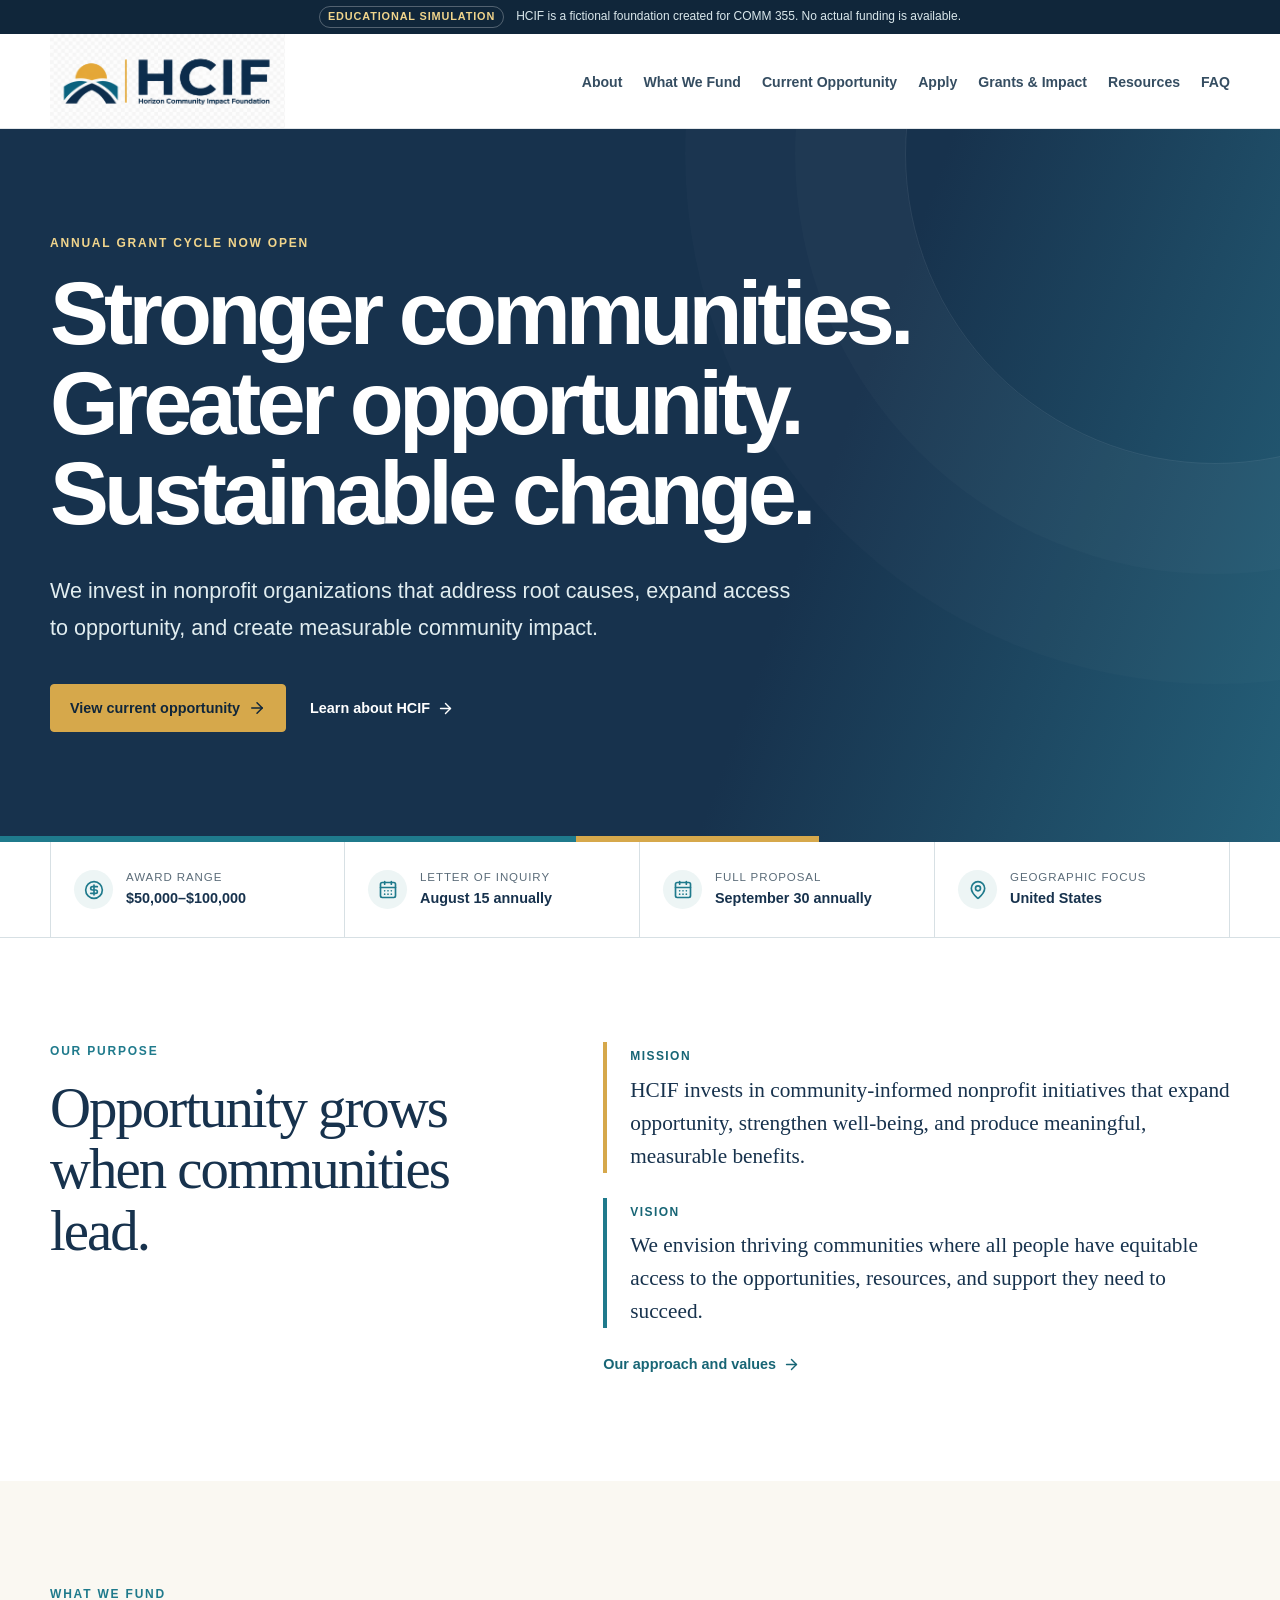
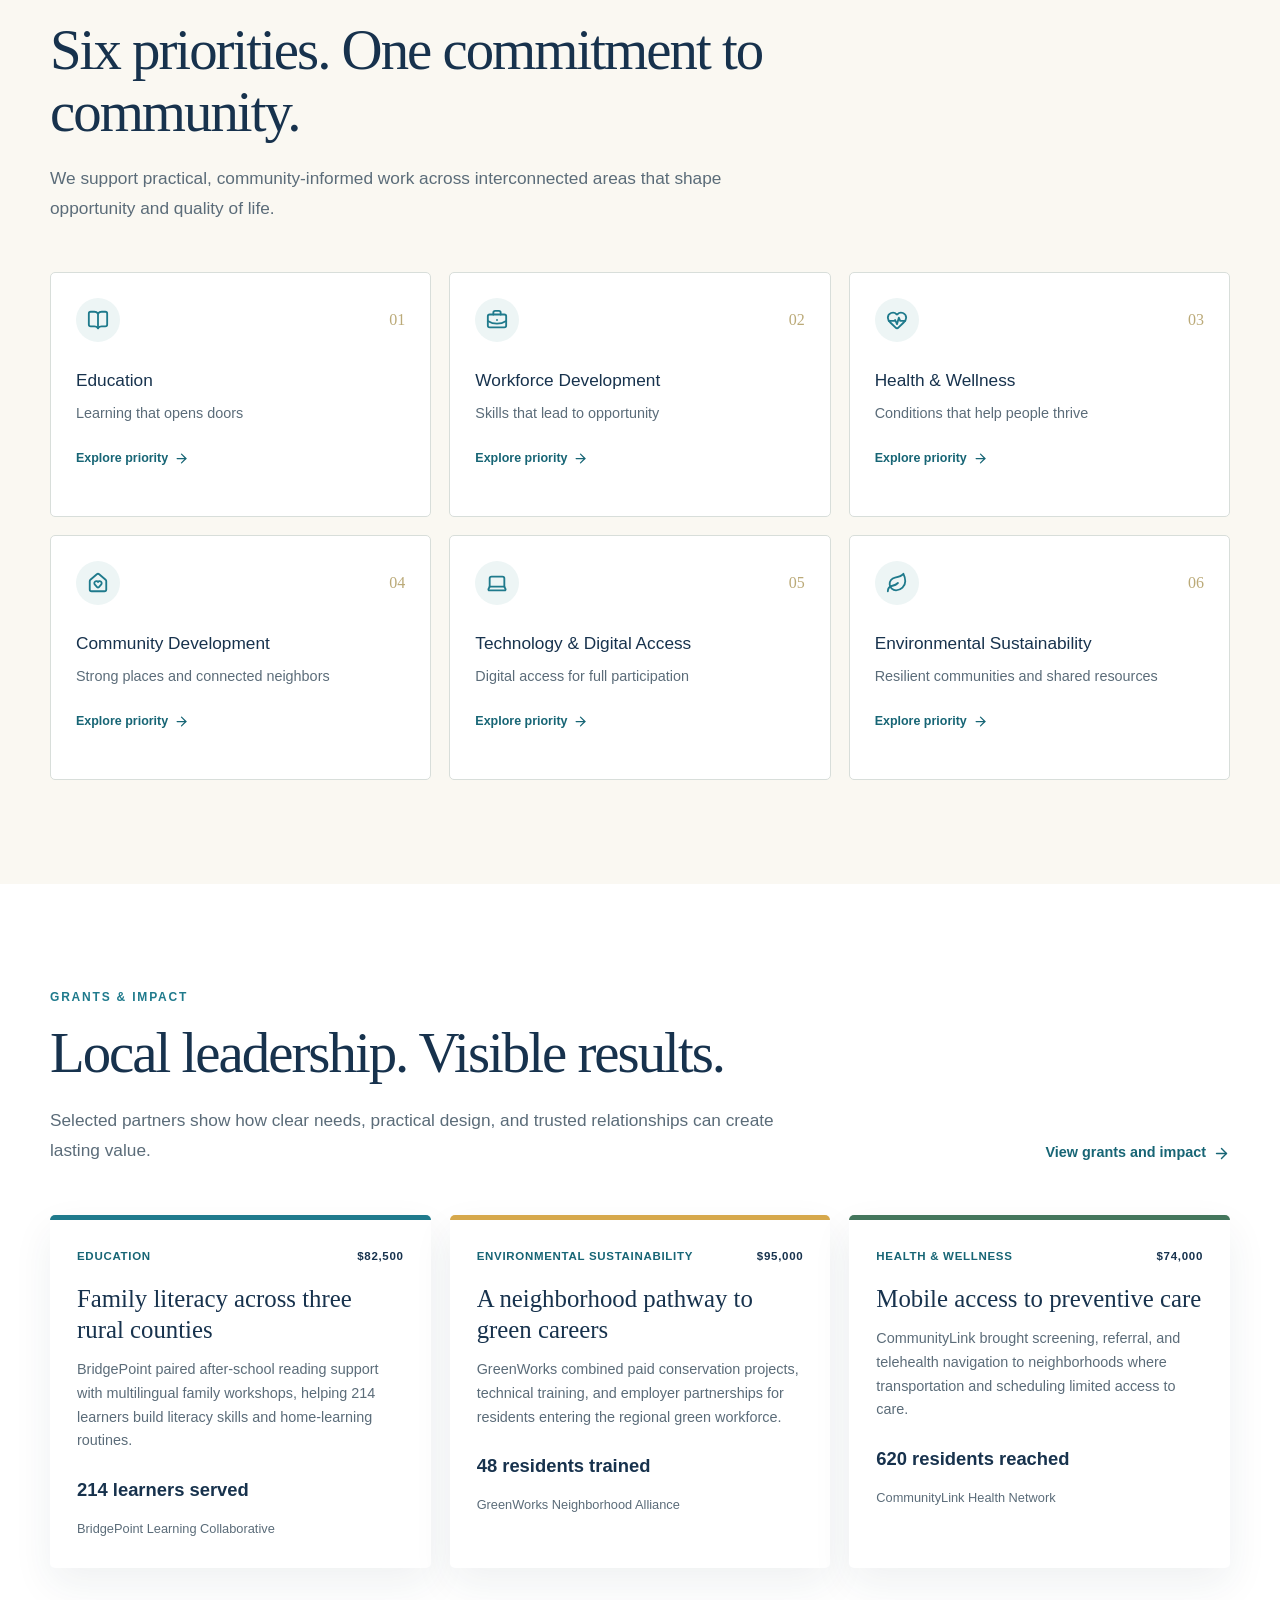
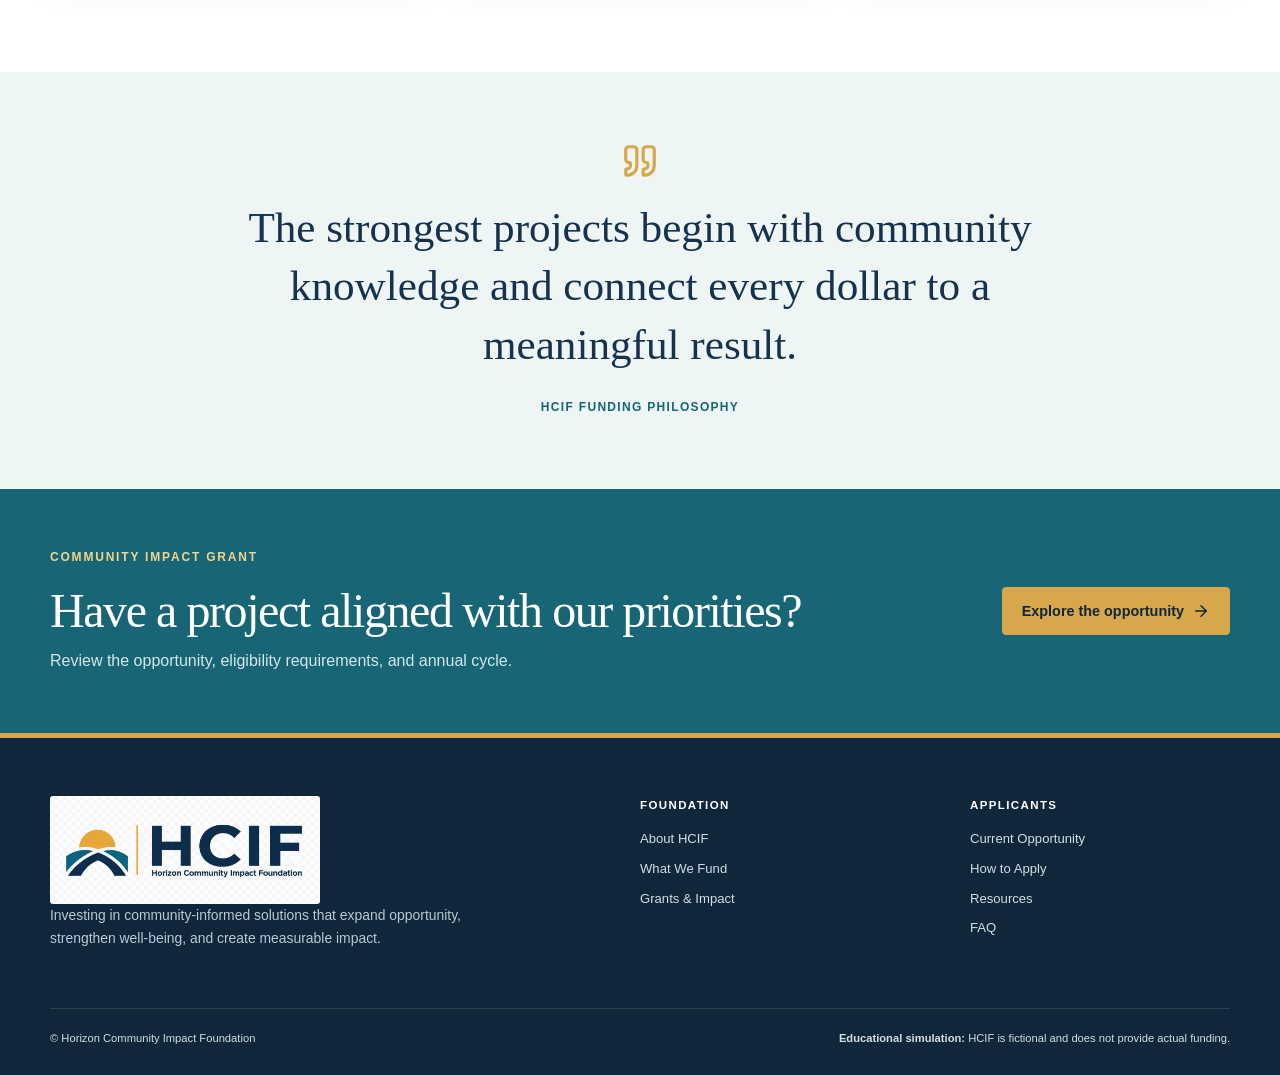
==== commit d44201e8: "Add files via upload" ====
--- a/index.html
+++ b/index.html
@@ -1,2 +1,2 @@
-<!DOCTYPE html><html lang="en"><head><meta charSet="utf-8"/><meta name="viewport" content="width=device-width, initial-scale=1"/><link rel="preload" href="hcif-logo.png" as="image"/><link rel="stylesheet" href="assets/index-S8wH7EbI.css" data-rsc-css-href="assets/index-S8wH7EbI.css" data-precedence="vite-rsc/importer-resources"/><link rel="modulepreload" href="assets/layout-segment-context-CTTOrIOd.js" crossorigin=""/><link rel="modulepreload" href="assets/rolldown-runtime-S-ySWqyJ.js" crossorigin=""/><link rel="modulepreload" href="assets/index-DqzzukcI.js" crossorigin=""/><link rel="modulepreload" href="assets/framework-XU8gKkFC.js" crossorigin=""/><link rel="modulepreload" href="assets/Icon-Du9TqpuN.js" crossorigin=""/><title>Horizon Community Impact Foundation | Community Impact Grant</title><meta name="description" content="Explore HCIF&#x27;s Community Impact Grant, funding priorities, eligibility, annual deadlines, application requirements, and review criteria."/><link rel="shortcut icon" href="favicon.svg"/><link rel="icon" href="favicon.svg"/><script>self.__VINEXT_RSC_PARAMS__={}</script><script>self.__VINEXT_RSC_NAV__={"pathname":"/","searchParams":[]}</script><link rel="modulepreload" href="assets/index-DqzzukcI.js" />
-</head><body><a class="skip-link" href="#main-content">Skip to main content</a><div class="simulation-banner"><div class="container"><b>Educational simulation</b><span>HCIF is a fictional foundation created for COMM 355. No actual funding is available.</span></div></div><header class="site-header"><div class="container header-inner"><a href="#top" class="brand" aria-label="HCIF home"><img src="hcif-logo.png" alt="Horizon Community Impact Foundation" width="322" height="129"/></a><nav class="desktop-nav" aria-label="Primary navigation"><a href="#about">About</a><a href="#priorities">Priorities</a><a href="#eligibility">Eligibility</a><a href="#apply">How to apply</a><a href="#review">Review</a></nav><a class="button header-cta" href="hcif-community-impact-grant-rfp.pdf" download=""><svg xmlns="http://www.w3.org/2000/svg" width="16" height="16" viewBox="0 0 24 24" fill="none" stroke="currentColor" stroke-width="2" stroke-linecap="round" stroke-linejoin="round" class="lucide lucide-download" aria-hidden="true"><path d="M12 15V3"></path><path d="M21 15v4a2 2 0 0 1-2 2H5a2 2 0 0 1-2-2v-4"></path><path d="m7 10 5 5 5-5"></path></svg> Download RFP</a><details class="mobile-menu"><summary>Menu <svg xmlns="http://www.w3.org/2000/svg" width="16" height="16" viewBox="0 0 24 24" fill="none" stroke="currentColor" stroke-width="2" stroke-linecap="round" stroke-linejoin="round" class="lucide lucide-chevron-down" aria-hidden="true"><path d="m6 9 6 6 6-6"></path></svg></summary><nav><a href="#about">About</a><a href="#priorities">Priorities</a><a href="#eligibility">Eligibility</a><a href="#apply">How to apply</a><a href="#review">Review</a><a href="hcif-community-impact-grant-rfp.pdf" download="">Download RFP</a></nav></details></div></header><main id="main-content"><section class="hero" id="top"><i class="orbit orbit-one"></i><i class="orbit orbit-two"></i><div class="container hero-grid"><div><p class="eyebrow eyebrow-light">Community Impact Grant</p><h1>Practical ideas.<br/>Lasting community value.</h1><p class="hero-lede">HCIF supports one-year, community-informed projects that expand opportunity, strengthen well-being, and deliver measurable benefits across the United States.</p><div class="hero-actions"><a class="button button-gold" href="#eligibility">Check eligibility <svg xmlns="http://www.w3.org/2000/svg" width="18" height="18" viewBox="0 0 24 24" fill="none" stroke="currentColor" stroke-width="2" stroke-linecap="round" stroke-linejoin="round" class="lucide lucide-arrow-right" aria-hidden="true"><path d="M5 12h14"></path><path d="m12 5 7 7-7 7"></path></svg></a><a class="text-link light" href="#apply">See how to apply <svg xmlns="http://www.w3.org/2000/svg" width="17" height="17" viewBox="0 0 24 24" fill="none" stroke="currentColor" stroke-width="2" stroke-linecap="round" stroke-linejoin="round" class="lucide lucide-arrow-down" aria-hidden="true"><path d="M12 5v14"></path><path d="m19 12-7 7-7-7"></path></svg></a></div></div><aside class="snapshot"><p class="card-label">Annual opportunity</p><h2>At a glance</h2><dl><div><dt><svg xmlns="http://www.w3.org/2000/svg" width="19" height="19" viewBox="0 0 24 24" fill="none" stroke="currentColor" stroke-width="2" stroke-linecap="round" stroke-linejoin="round" class="lucide lucide-circle-dollar-sign" aria-hidden="true"><circle cx="12" cy="12" r="10"></circle><path d="M16 8h-6a2 2 0 1 0 0 4h4a2 2 0 1 1 0 4H8"></path><path d="M12 18V6"></path></svg> Award</dt><dd>$50,000–$100,000</dd></div><div><dt><svg xmlns="http://www.w3.org/2000/svg" width="19" height="19" viewBox="0 0 24 24" fill="none" stroke="currentColor" stroke-width="2" stroke-linecap="round" stroke-linejoin="round" class="lucide lucide-calendar-days" aria-hidden="true"><path d="M8 2v3"></path><path d="M16 2v3"></path><rect x="3" y="3" width="18" height="18" rx="2"></rect><path d="M3 9h18"></path><path d="M8 13h.01"></path><path d="M12 13h.01"></path><path d="M16 13h.01"></path><path d="M8 17h.01"></path><path d="M12 17h.01"></path><path d="M16 17h.01"></path></svg> Letter of Inquiry</dt><dd>August 15 annually</dd></div><div><dt><svg xmlns="http://www.w3.org/2000/svg" width="19" height="19" viewBox="0 0 24 24" fill="none" stroke="currentColor" stroke-width="2" stroke-linecap="round" stroke-linejoin="round" class="lucide lucide-clipboard-check" aria-hidden="true"><rect width="8" height="4" x="8" y="2" rx="1" ry="1"></rect><path d="M16 4h2a2 2 0 0 1 2 2v14a2 2 0 0 1-2 2H6a2 2 0 0 1-2-2V6a2 2 0 0 1 2-2h2"></path><path d="m9 14 2 2 4-4"></path></svg> Full proposal</dt><dd>September 30 annually</dd></div><div><dt><svg xmlns="http://www.w3.org/2000/svg" width="19" height="19" viewBox="0 0 24 24" fill="none" stroke="currentColor" stroke-width="2" stroke-linecap="round" stroke-linejoin="round" class="lucide lucide-map-pin" aria-hidden="true"><path d="M20 10c0 4.993-5.539 10.193-7.399 11.799a1 1 0 0 1-1.202 0C9.539 20.193 4 14.993 4 10a8 8 0 0 1 16 0"></path><circle cx="12" cy="10" r="3"></circle></svg> Geographic focus</dt><dd>United States</dd></div></dl><p class="snapshot-note">Project period: January 1–December 31 following the deadline.</p></aside></div></section><section class="trust-strip"><div class="container"><span><svg xmlns="http://www.w3.org/2000/svg" width="24" height="24" viewBox="0 0 24 24" fill="none" stroke="currentColor" stroke-width="2" stroke-linecap="round" stroke-linejoin="round" class="lucide lucide-shield-check" aria-hidden="true"><path d="M20 13c0 5-3.5 7.5-7.66 8.95a1 1 0 0 1-.67-.01C7.5 20.5 4 18 4 13V6a1 1 0 0 1 1-1c2 0 4.5-1.2 6.24-2.72a1.17 1.17 0 0 1 1.52 0C14.51 3.81 17 5 19 5a1 1 0 0 1 1 1z"></path><path d="m9 12 2 2 4-4"></path></svg> 501(c)(3)s and eligible partnerships</span><span><svg xmlns="http://www.w3.org/2000/svg" width="24" height="24" viewBox="0 0 24 24" fill="none" stroke="currentColor" stroke-width="2" stroke-linecap="round" stroke-linejoin="round" class="lucide lucide-users" aria-hidden="true"><path d="M16 21v-2a4 4 0 0 0-4-4H6a4 4 0 0 0-4 4v2"></path><path d="M16 3.128a4 4 0 0 1 0 7.744"></path><path d="M22 21v-2a4 4 0 0 0-3-3.87"></path><circle cx="9" cy="7" r="4"></circle></svg> Community-informed solutions</span><span><svg xmlns="http://www.w3.org/2000/svg" width="24" height="24" viewBox="0 0 24 24" fill="none" stroke="currentColor" stroke-width="2" stroke-linecap="round" stroke-linejoin="round" class="lucide lucide-scale" aria-hidden="true"><path d="M12 3v18"></path><path d="m19 8 3 8a5 5 0 0 1-6 0zV7"></path><path d="M3 7h1a17 17 0 0 0 8-2 17 17 0 0 0 8 2h1"></path><path d="m5 8 3 8a5 5 0 0 1-6 0zV7"></path><path d="M7 21h10"></path></svg> Published 100-point rubric</span></div></section><section class="section" id="about"><div class="container two-col about"><div class="section-heading"><p class="eyebrow">About HCIF</p><h2>Investing where opportunity and community meet</h2></div><div><p class="lead">The Horizon Community Impact Foundation invests in nonprofit initiatives that expand opportunity, strengthen community well-being, and produce meaningful, measurable benefits.</p><p>We value community-informed solutions, responsible stewardship, collaboration, and practical approaches that can be sustained beyond the grant period. Competitive projects show a clear connection among the need, the activities, the people who will benefit, and the results expected.</p><div class="pills"><span>Community voice</span><span>Measurable benefit</span><span>Responsible stewardship</span></div></div></div></section><section class="section warm" id="priorities"><div class="container"><div class="section-heading"><p class="eyebrow">Funding priorities</p><h2>Where we invest</h2><p class="section-copy">Select one primary priority. Projects may connect to other priorities, but the strongest alignment should be clear.</p></div><div class="priority-grid"><article class="priority-card"><div class="card-top"><span class="icon"><svg xmlns="http://www.w3.org/2000/svg" width="22" height="22" viewBox="0 0 24 24" fill="none" stroke="currentColor" stroke-width="2" stroke-linecap="round" stroke-linejoin="round" class="lucide lucide-book-open" aria-hidden="true"><path d="M12 5v16"></path><path d="M20.001 19A2 2 0 0022 17V5a2 2 0 00-1.999-2L16 3.002A5 5 0 0012 5a5 5 0 00-4-2H4a2 2 0 00-2 2v12a2 2 0 001.999 2H8a5 5 0 014 2 5 5 0 014-2z"></path></svg></span><span>0<!-- -->1</span></div><h3>Education</h3><p>Literacy, college access, after-school learning, and lifelong learning.</p></article><article class="priority-card"><div class="card-top"><span class="icon"><svg xmlns="http://www.w3.org/2000/svg" width="22" height="22" viewBox="0 0 24 24" fill="none" stroke="currentColor" stroke-width="2" stroke-linecap="round" stroke-linejoin="round" class="lucide lucide-briefcase-business" aria-hidden="true"><path d="M12 12h.01"></path><path d="M16 6V4a2 2 0 0 0-2-2h-4a2 2 0 0 0-2 2v2"></path><path d="M22 13a18.15 18.15 0 0 1-20 0"></path><rect width="20" height="14" x="2" y="6" rx="2"></rect></svg></span><span>0<!-- -->2</span></div><h3>Workforce Development</h3><p>Career preparation, technical skills, advancement, and employment access.</p></article><article class="priority-card"><div class="card-top"><span class="icon"><svg xmlns="http://www.w3.org/2000/svg" width="22" height="22" viewBox="0 0 24 24" fill="none" stroke="currentColor" stroke-width="2" stroke-linecap="round" stroke-linejoin="round" class="lucide lucide-heart-pulse" aria-hidden="true"><path d="M2 9.5a5.5 5.5 0 0 1 9.591-3.676.56.56 0 0 0 .818 0A5.49 5.49 0 0 1 22 9.5c0 2.29-1.5 4-3 5.5l-5.492 5.313a2 2 0 0 1-3 .019L5 15c-1.5-1.5-3-3.2-3-5.5"></path><path d="M3.22 13H9.5l.5-1 2 4.5 2-7 1.5 3.5h5.27"></path></svg></span><span>0<!-- -->3</span></div><h3>Health &amp; Wellness</h3><p>Health-care access, physical and mental health, food security, and healthy lifestyles.</p></article><article class="priority-card"><div class="card-top"><span class="icon"><svg xmlns="http://www.w3.org/2000/svg" width="22" height="22" viewBox="0 0 24 24" fill="none" stroke="currentColor" stroke-width="2" stroke-linecap="round" stroke-linejoin="round" class="lucide lucide-house-heart" aria-hidden="true"><path d="M8.62 13.8A2.25 2.25 0 1 1 12 10.836a2.25 2.25 0 1 1 3.38 2.966l-2.626 2.856a.998.998 0 0 1-1.507 0z"></path><path d="M3 10a2 2 0 0 1 .709-1.528l7-6a2 2 0 0 1 2.582 0l7 6A2 2 0 0 1 21 10v9a2 2 0 0 1-2 2H5a2 2 0 0 1-2-2z"></path></svg></span><span>0<!-- -->4</span></div><h3>Community Development</h3><p>Housing stability, civic engagement, partnerships, public safety, and neighborhood strength.</p></article><article class="priority-card"><div class="card-top"><span class="icon"><svg xmlns="http://www.w3.org/2000/svg" width="22" height="22" viewBox="0 0 24 24" fill="none" stroke="currentColor" stroke-width="2" stroke-linecap="round" stroke-linejoin="round" class="lucide lucide-laptop" aria-hidden="true"><path d="M18 5a2 2 0 0 1 2 2v8.526a2 2 0 0 0 .212.897l1.068 2.127a1 1 0 0 1-.9 1.45H3.62a1 1 0 0 1-.9-1.45l1.068-2.127A2 2 0 0 0 4 15.526V7a2 2 0 0 1 2-2z"></path><path d="M20.054 15.987H3.946"></path></svg></span><span>0<!-- -->5</span></div><h3>Technology &amp; Digital Access</h3><p>Broadband access, digital literacy, technology equity, and technology careers.</p></article><article class="priority-card"><div class="card-top"><span class="icon"><svg xmlns="http://www.w3.org/2000/svg" width="22" height="22" viewBox="0 0 24 24" fill="none" stroke="currentColor" stroke-width="2" stroke-linecap="round" stroke-linejoin="round" class="lucide lucide-leaf" aria-hidden="true"><path d="M11 20A7 7 0 0 1 9.8 6.1C15.5 5 17 4.48 19 2c1 2 2 4.18 2 8 0 5.5-4.78 10-10 10Z"></path><path d="M2 21c0-3 1.85-5.36 5.08-6C9.5 14.52 12 13 13 12"></path></svg></span><span>0<!-- -->6</span></div><h3>Environmental Sustainability</h3><p>Conservation, stewardship, resilience, and green-workforce opportunities.</p></article></div></div></section><section class="section" id="eligibility"><div class="container"><div class="section-heading"><p class="eyebrow">Eligibility</p><h2>Is your organization and project a fit?</h2><p class="section-copy">Check the lead applicant, project location, and intended use of funds before investing time in a Letter of Inquiry.</p></div><div class="fit-grid"><article class="fit-card fit-primary"><p class="card-label">Eligible lead applicants</p><h3>Meet one condition</h3><ul class="check-list"><li><svg xmlns="http://www.w3.org/2000/svg" width="24" height="24" viewBox="0 0 24 24" fill="none" stroke="currentColor" stroke-width="2" stroke-linecap="round" stroke-linejoin="round" class="lucide lucide-check" aria-hidden="true"><path d="M20 6 9 17l-5-5"></path></svg> A U.S.-based 501(c)(3) nonprofit in good standing</li><li><svg xmlns="http://www.w3.org/2000/svg" width="24" height="24" viewBox="0 0 24 24" fill="none" stroke="currentColor" stroke-width="2" stroke-linecap="round" stroke-linejoin="round" class="lucide lucide-check" aria-hidden="true"><path d="M20 6 9 17l-5-5"></path></svg> A public agency in formal partnership with an eligible 501(c)(3)</li><li><svg xmlns="http://www.w3.org/2000/svg" width="24" height="24" viewBox="0 0 24 24" fill="none" stroke="currentColor" stroke-width="2" stroke-linecap="round" stroke-linejoin="round" class="lucide lucide-check" aria-hidden="true"><path d="M20 6 9 17l-5-5"></path></svg> A community-based organization with an eligible 501(c)(3) fiscal sponsor</li></ul></article><article class="fit-card"><p class="card-label">Project requirements</p><h3>Demonstrate readiness</h3><ul class="check-list dark"><li><svg xmlns="http://www.w3.org/2000/svg" width="24" height="24" viewBox="0 0 24 24" fill="none" stroke="currentColor" stroke-width="2" stroke-linecap="round" stroke-linejoin="round" class="lucide lucide-check" aria-hidden="true"><path d="M20 6 9 17l-5-5"></path></svg> Primarily benefit a U.S. community or population</li><li><svg xmlns="http://www.w3.org/2000/svg" width="24" height="24" viewBox="0 0 24 24" fill="none" stroke="currentColor" stroke-width="2" stroke-linecap="round" stroke-linejoin="round" class="lucide lucide-check" aria-hidden="true"><path d="M20 6 9 17l-5-5"></path></svg> Respond to a clearly documented community need</li><li><svg xmlns="http://www.w3.org/2000/svg" width="24" height="24" viewBox="0 0 24 24" fill="none" stroke="currentColor" stroke-width="2" stroke-linecap="round" stroke-linejoin="round" class="lucide lucide-check" aria-hidden="true"><path d="M20 6 9 17l-5-5"></path></svg> Show capacity to manage the work, funds, and reporting</li></ul></article></div><div class="not-funded"><div><p class="card-label">Not funded</p><h3>Common exclusions</h3></div><p>Individuals and for-profits; partisan activity or lobbying; religious instruction; endowments or debt retirement; fundraising events or regranting; pre-award costs; and major construction or property acquisition.</p><a class="text-link" href="hcif-community-impact-grant-rfp.pdf" download="">Complete RFP <svg xmlns="http://www.w3.org/2000/svg" width="17" height="17" viewBox="0 0 24 24" fill="none" stroke="currentColor" stroke-width="2" stroke-linecap="round" stroke-linejoin="round" class="lucide lucide-download" aria-hidden="true"><path d="M12 15V3"></path><path d="M21 15v4a2 2 0 0 1-2 2H5a2 2 0 0 1-2-2v-4"></path><path d="m7 10 5 5 5-5"></path></svg></a></div></div></section><section class="section mist" id="apply"><div class="container"><div class="section-heading"><p class="eyebrow">Application process</p><h2>Two stages. One clear path.</h2><p class="section-copy">HCIF first assesses eligibility, alignment, and readiness through a brief LOI. Selected applicants are invited to develop a full proposal.</p></div><div class="stages"><article class="stage-card"><b class="stage-number">1</b><div><p class="card-label">Due August 15 annually</p><h3>Letter of Inquiry</h3><em>Maximum 2 pages</em><ul><li>Applicant, mission, status, and contact</li><li>Need and population served</li><li>Project, outcomes, and approximate request</li><li>Mission and priority alignment</li><li>Capacity and significant partners</li></ul></div></article><div class="connector"><span>Invitation by<br/>September 1</span><svg xmlns="http://www.w3.org/2000/svg" width="24" height="24" viewBox="0 0 24 24" fill="none" stroke="currentColor" stroke-width="2" stroke-linecap="round" stroke-linejoin="round" class="lucide lucide-arrow-right" aria-hidden="true"><path d="M5 12h14"></path><path d="m12 5 7 7-7 7"></path></svg></div><article class="stage-card accent"><b class="stage-number">2</b><div><p class="card-label">Due September 30 annually</p><h3>Full Proposal</h3><em>Narrative maximum 7 pages</em><p>Invited applicants submit the complete proposal and attachments by 11:59 p.m. Eastern Time. An invitation does not guarantee funding.</p><a class="text-link" href="#components">View required components <svg xmlns="http://www.w3.org/2000/svg" width="17" height="17" viewBox="0 0 24 24" fill="none" stroke="currentColor" stroke-width="2" stroke-linecap="round" stroke-linejoin="round" class="lucide lucide-arrow-down" aria-hidden="true"><path d="M12 5v14"></path><path d="m19 12-7 7-7-7"></path></svg></a></div></article></div><div class="cycle"><div><p class="eyebrow eyebrow-light">Annual cycle</p><h3>A predictable schedule, every year</h3><p>Use the next available September 30 deadline. Awards support a 12-month project beginning the following January 1.</p></div><ol><li><span>Aug 15</span><b>LOI due</b></li><li><span>By Sep 1</span><b>Invitations</b></li><li><span>Sep 30</span><b>Proposal due</b></li><li><span>Oct–Nov</span><b>Review</b></li><li><span>By Dec 15</span><b>Decision</b></li><li><span>Jan 1</span><b>Project begins</b></li></ol></div><div class="components" id="components"><div class="components-head"><div><p class="eyebrow">Full proposal</p><h3>Required components</h3></div><p>Use headings that correspond to these components. The seven-page limit applies to the narrative, not the listed exclusions and attachments.</p></div><div class="detail-grid"><details open=""><summary><span><b>01</b>Cover page</span><svg xmlns="http://www.w3.org/2000/svg" width="18" height="18" viewBox="0 0 24 24" fill="none" stroke="currentColor" stroke-width="2" stroke-linecap="round" stroke-linejoin="round" class="lucide lucide-chevron-down" aria-hidden="true"><path d="m6 9 6 6 6-6"></path></svg></summary><p>Applicant and project details, funding priority, request amount, project period, and authorized representative.</p></details><details><summary><span><b>02</b>Executive summary</span><svg xmlns="http://www.w3.org/2000/svg" width="18" height="18" viewBox="0 0 24 24" fill="none" stroke="currentColor" stroke-width="2" stroke-linecap="round" stroke-linejoin="round" class="lucide lucide-chevron-down" aria-hidden="true"><path d="m6 9 6 6 6-6"></path></svg></summary><p>A concise overview of the need, response, intended participants, request, and expected results—maximum 300 words.</p></details><details><summary><span><b>03</b>Organization &amp; capacity</span><svg xmlns="http://www.w3.org/2000/svg" width="18" height="18" viewBox="0 0 24 24" fill="none" stroke="currentColor" stroke-width="2" stroke-linecap="round" stroke-linejoin="round" class="lucide lucide-chevron-down" aria-hidden="true"><path d="m6 9 6 6 6-6"></path></svg></summary><p>Mission, relevant experience, population served, staff and partner roles, and grant-management capacity.</p></details><details><summary><span><b>04</b>Statement of need</span><svg xmlns="http://www.w3.org/2000/svg" width="18" height="18" viewBox="0 0 24 24" fill="none" stroke="currentColor" stroke-width="2" stroke-linecap="round" stroke-linejoin="round" class="lucide lucide-chevron-down" aria-hidden="true"><path d="m6 9 6 6 6-6"></path></svg></summary><p>Credible evidence of the need, affected population, contributing conditions, service gaps, and urgency.</p></details><details><summary><span><b>05</b>Project design</span><svg xmlns="http://www.w3.org/2000/svg" width="18" height="18" viewBox="0 0 24 24" fill="none" stroke="currentColor" stroke-width="2" stroke-linecap="round" stroke-linejoin="round" class="lucide lucide-chevron-down" aria-hidden="true"><path d="m6 9 6 6 6-6"></path></svg></summary><p>Goals, outcomes, activities, implementation approach, responsibilities, partnerships, and timeline.</p></details><details><summary><span><b>06</b>Evaluation plan</span><svg xmlns="http://www.w3.org/2000/svg" width="18" height="18" viewBox="0 0 24 24" fill="none" stroke="currentColor" stroke-width="2" stroke-linecap="round" stroke-linejoin="round" class="lucide lucide-chevron-down" aria-hidden="true"><path d="m6 9 6 6 6-6"></path></svg></summary><p>Indicators, data sources, collection methods, responsibilities, and use of findings.</p></details><details><summary><span><b>07</b>Budget &amp; narrative</span><svg xmlns="http://www.w3.org/2000/svg" width="18" height="18" viewBox="0 0 24 24" fill="none" stroke="currentColor" stroke-width="2" stroke-linecap="round" stroke-linejoin="round" class="lucide lucide-chevron-down" aria-hidden="true"><path d="m6 9 6 6 6-6"></path></svg></summary><p>A complete project budget with other resources and a clear justification for each cost.</p></details><details><summary><span><b>08</b>Sustainability</span><svg xmlns="http://www.w3.org/2000/svg" width="18" height="18" viewBox="0 0 24 24" fill="none" stroke="currentColor" stroke-width="2" stroke-linecap="round" stroke-linejoin="round" class="lucide lucide-chevron-down" aria-hidden="true"><path d="m6 9 6 6 6-6"></path></svg></summary><p>A realistic plan for continuing benefits, effective practices, partnerships, or essential activities.</p></details><details><summary><span><b>09</b>Attachments</span><svg xmlns="http://www.w3.org/2000/svg" width="18" height="18" viewBox="0 0 24 24" fill="none" stroke="currentColor" stroke-width="2" stroke-linecap="round" stroke-linejoin="round" class="lucide lucide-chevron-down" aria-hidden="true"><path d="m6 9 6 6 6-6"></path></svg></summary><p>Project timeline, logic model, board list, IRS letter or fiscal-sponsor documentation, and specified materials.</p></details></div></div></div></section><section class="section review" id="review"><div class="container review-grid"><div><div class="section-heading"><p class="eyebrow">Review criteria</p><h2>Know how proposals are assessed</h2><p class="section-copy">After eligibility and completeness screening, reviewers independently score each proposal using the published rubric.</p></div><div class="tip"><svg xmlns="http://www.w3.org/2000/svg" width="24" height="24" viewBox="0 0 24 24" fill="none" stroke="currentColor" stroke-width="2" stroke-linecap="round" stroke-linejoin="round" class="lucide lucide-sparkles" aria-hidden="true"><path d="M11.017 2.814a1 1 0 0 1 1.966 0l1.051 5.558a2 2 0 0 0 1.594 1.594l5.558 1.051a1 1 0 0 1 0 1.966l-5.558 1.051a2 2 0 0 0-1.594 1.594l-1.051 5.558a1 1 0 0 1-1.966 0l-1.051-5.558a2 2 0 0 0-1.594-1.594l-5.558-1.051a1 1 0 0 1 0-1.966l5.558-1.051a2 2 0 0 0 1.594-1.594z"></path><path d="M20 2v4"></path><path d="M22 4h-4"></path><circle cx="4" cy="20" r="2"></circle></svg><p>Strong proposals make the same logic visible throughout: need → activities → outcomes → evaluation → budget.</p></div></div><div class="criteria"><div class="criteria-total"><span>Proposal review</span><strong>100 points</strong></div><div class="criterion"><div><span>Project design &amp; feasibility</span><b>20</b></div><i><span style="width:100%"></span></i></div><div class="criterion"><div><span>Mission &amp; priority alignment</span><b>15</b></div><i><span style="width:75%"></span></i></div><div class="criterion"><div><span>Community need</span><b>15</b></div><i><span style="width:75%"></span></i></div><div class="criterion"><div><span>Outcomes &amp; evaluation</span><b>15</b></div><i><span style="width:75%"></span></i></div><div class="criterion"><div><span>Organizational capacity</span><b>10</b></div><i><span style="width:50%"></span></i></div><div class="criterion"><div><span>Budget &amp; cost effectiveness</span><b>10</b></div><i><span style="width:50%"></span></i></div><div class="criterion"><div><span>Sustainability &amp; lasting value</span><b>10</b></div><i><span style="width:50%"></span></i></div><div class="criterion"><div><span>Clarity &amp; responsiveness</span><b>5</b></div><i><span style="width:25%"></span></i></div></div></div></section><section class="section warm" id="resources"><div class="container"><div class="section-heading"><p class="eyebrow">Applicant resources</p><h2>Prepare a responsive proposal</h2><p class="section-copy">Begin with the full RFP, then use the requirements and review criteria as a working checklist.</p></div><div class="resources"><a href="hcif-community-impact-grant-rfp.pdf" download=""><span class="icon"><svg xmlns="http://www.w3.org/2000/svg" width="24" height="24" viewBox="0 0 24 24" fill="none" stroke="currentColor" stroke-width="2" stroke-linecap="round" stroke-linejoin="round" class="lucide lucide-download" aria-hidden="true"><path d="M12 15V3"></path><path d="M21 15v4a2 2 0 0 1-2 2H5a2 2 0 0 1-2-2v-4"></path><path d="m7 10 5 5 5-5"></path></svg></span><div><p class="card-label">Official guidance</p><h3>Community Impact Grant RFP</h3><p>Complete requirements, eligible costs, instructions, and review process.</p></div><svg xmlns="http://www.w3.org/2000/svg" width="24" height="24" viewBox="0 0 24 24" fill="none" stroke="currentColor" stroke-width="2" stroke-linecap="round" stroke-linejoin="round" class="lucide lucide-arrow-right" aria-hidden="true"><path d="M5 12h14"></path><path d="m12 5 7 7-7 7"></path></svg></a><a href="#components"><span class="icon"><svg xmlns="http://www.w3.org/2000/svg" width="24" height="24" viewBox="0 0 24 24" fill="none" stroke="currentColor" stroke-width="2" stroke-linecap="round" stroke-linejoin="round" class="lucide lucide-clipboard-check" aria-hidden="true"><rect width="8" height="4" x="8" y="2" rx="1" ry="1"></rect><path d="M16 4h2a2 2 0 0 1 2 2v14a2 2 0 0 1-2 2H6a2 2 0 0 1-2-2V6a2 2 0 0 1 2-2h2"></path><path d="m9 14 2 2 4-4"></path></svg></span><div><p class="card-label">Planning aid</p><h3>Proposal component checklist</h3><p>Confirm that every required section and attachment is represented.</p></div><svg xmlns="http://www.w3.org/2000/svg" width="24" height="24" viewBox="0 0 24 24" fill="none" stroke="currentColor" stroke-width="2" stroke-linecap="round" stroke-linejoin="round" class="lucide lucide-arrow-right" aria-hidden="true"><path d="M5 12h14"></path><path d="m12 5 7 7-7 7"></path></svg></a></div><div class="faq" id="faq"><div><p class="eyebrow">Frequently asked questions</p><h3>Before you begin</h3></div><div><details><summary>Which annual cycle should I use?<svg xmlns="http://www.w3.org/2000/svg" width="18" height="18" viewBox="0 0 24 24" fill="none" stroke="currentColor" stroke-width="2" stroke-linecap="round" stroke-linejoin="round" class="lucide lucide-chevron-down" aria-hidden="true"><path d="m6 9 6 6 6-6"></path></svg></summary><p>Use the next available September 30 deadline. In the COMM 355 simulation, spring and summer students ordinarily use the current-year cycle; fall students ordinarily use the following-year cycle.</p></details><details><summary>May a project address more than one funding priority?<svg xmlns="http://www.w3.org/2000/svg" width="18" height="18" viewBox="0 0 24 24" fill="none" stroke="currentColor" stroke-width="2" stroke-linecap="round" stroke-linejoin="round" class="lucide lucide-chevron-down" aria-hidden="true"><path d="m6 9 6 6 6-6"></path></svg></summary><p>Yes. Select one primary priority and explain where the project has its strongest alignment.</p></details><details><summary>Is a match required?<svg xmlns="http://www.w3.org/2000/svg" width="18" height="18" viewBox="0 0 24 24" fill="none" stroke="currentColor" stroke-width="2" stroke-linecap="round" stroke-linejoin="round" class="lucide lucide-chevron-down" aria-hidden="true"><path d="m6 9 6 6 6-6"></path></svg></summary><p>No. Matching funds are not required. Include other committed or pending resources in the complete project budget.</p></details><details><summary>Can indirect costs be included?<svg xmlns="http://www.w3.org/2000/svg" width="18" height="18" viewBox="0 0 24 24" fill="none" stroke="currentColor" stroke-width="2" stroke-linecap="round" stroke-linejoin="round" class="lucide lucide-chevron-down" aria-hidden="true"><path d="m6 9 6 6 6-6"></path></svg></summary><p>Yes. Administrative or indirect costs may not exceed 10% of the amount requested from HCIF.</p></details><details><summary>Does an LOI invitation guarantee funding?<svg xmlns="http://www.w3.org/2000/svg" width="18" height="18" viewBox="0 0 24 24" fill="none" stroke="currentColor" stroke-width="2" stroke-linecap="round" stroke-linejoin="round" class="lucide lucide-chevron-down" aria-hidden="true"><path d="m6 9 6 6 6-6"></path></svg></summary><p>No. An invitation means the project may advance to the full-proposal stage; it is not a promise of an award.</p></details><details><summary>What if a deadline falls on a weekend or federal holiday?<svg xmlns="http://www.w3.org/2000/svg" width="18" height="18" viewBox="0 0 24 24" fill="none" stroke="currentColor" stroke-width="2" stroke-linecap="round" stroke-linejoin="round" class="lucide lucide-chevron-down" aria-hidden="true"><path d="m6 9 6 6 6-6"></path></svg></summary><p>The deadline moves to the next business day. Submissions are due by 11:59 p.m. Eastern Time.</p></details></div></div></div></section><section class="closing"><div class="container"><div><p class="eyebrow eyebrow-light">Community Impact Grant</p><h2>Start with fit. Build with purpose.</h2><p>Review the complete opportunity before preparing your Letter of Inquiry.</p></div><a class="button button-gold" href="hcif-community-impact-grant-rfp.pdf" download="">Download the RFP <svg xmlns="http://www.w3.org/2000/svg" width="18" height="18" viewBox="0 0 24 24" fill="none" stroke="currentColor" stroke-width="2" stroke-linecap="round" stroke-linejoin="round" class="lucide lucide-download" aria-hidden="true"><path d="M12 15V3"></path><path d="M21 15v4a2 2 0 0 1-2 2H5a2 2 0 0 1-2-2v-4"></path><path d="m7 10 5 5 5-5"></path></svg></a></div></section></main><footer><div class="container footer-main"><a href="#top" class="footer-brand"><img src="hcif-logo.png" alt="Horizon Community Impact Foundation" width="290" height="116"/></a><nav><div><b>Explore</b><a href="#about">About HCIF</a><a href="#priorities">Funding priorities</a><a href="#eligibility">Eligibility</a></div><div><b>Apply</b><a href="#apply">Application process</a><a href="#review">Review criteria</a><a href="#resources">Applicant resources</a></div></nav></div><div class="container footer-bottom"><span>© Horizon Community Impact Foundation</span><span><b>Educational simulation:</b> HCIF is fictional and does not provide actual funding.</span></div></footer><script id="_R_">import("assets/index-DqzzukcI.js")</script></body></html><script>self.__VINEXT_RSC_CHUNKS__=self.__VINEXT_RSC_CHUNKS__||[];self.__VINEXT_RSC_CHUNKS__.push("2:I[\"f98b321f3340\",[],\"Children\",1]\n3:I[\"77c3fbf4a8bf\",[],\"LayoutSegmentProvider\",1]\n4:I[\"f98b321f3340\",[],\"Slot\",1]\n5:I[\"945a2ff50923\",[],\"RedirectBoundary\",1]\n:HL[\"assets/index-S8wH7EbI.css\",\"style\"]\n0:{\"__route\":\"route:/\",\"__interceptionContext\":null,\"__layoutIds\":[\"layout:/\"],\"__rootLayout\":\"/\",\"page:/\":\"$L1\",\"layout:/\":[[[[\"$\",\"link\",\"css:/assets/index-S8wH7EbI.css\",{\"rel\":\"stylesheet\",\"precedence\":\"vite-rsc/importer-resources\",\"href\":\"assets/index-S8wH7EbI.css\",\"data-rsc-css-href\":\"assets/index-S8wH7EbI.css\"}],\"$undefined\"],[\"$\",\"html\",null,{\"lang\":\"en\",\"children\":[\"$\",\"body\",null,{\"children\":[\"$\",\"$L2\",null,{}]}]}]],null],\"route:/\":[[[\"$\",\"meta\",null,{\"charSet\":\"utf-8\"}],[[\"$\",\"title\",\"0\",{\"children\":\"Horizon Community Impact Foundation | Community Impact Grant\"}],[\"$\",\"meta\",\"1\",{\"name\":\"description\",\"content\":\"Explore HCIF's Community Impact Grant, funding priorities, eligibility, annual deadlines, application requirements, and review criteria.\"}],[\"$\",\"link\",\"2\",{\"rel\":\"shortcut icon\",\"href\":\"favicon.svg\"}],[\"$\",\"link\",\"3\",{\"rel\":\"icon\",\"href\":\"favicon.svg\"}]],[[\"$\",\"meta\",\"0\",{\"name\":\"viewport\",\"content\":\"width=device-width, initial-scale=1\"}]]],[\"$\",\"$L3\",null,{\"segmentMap\":{\"children\":[]},\"children\":[\"$\",\"$L4\",null,{\"id\":\"layout:/\",\"parallelSlots\":\"$undefined\",\"children\":[\"$\",\"$L5\",null,{\"children\":[\"$\",\"$L3\",null,{\"segmentMap\":{\"children\":[]},\"children\":[\"$\",\"$L4\",null,{\"id\":\"page:/\"}]}]}]}]}]],\"__layoutFlags\":{\"layout:/\":\"s\"},\"__artifactCompatibility\":{\"schemaVersion\":1,\"graphVersion\":\"app-route-graph:4uhn5s1wvoptc\",\"deploymentVersion\":\"f0bc8387-2e46-4f2e-acea-eddcddb14003\",\"appElementsSchemaVersion\":1,\"rscPayloadSchemaVersion\":1,\"rootBoundaryId\":\"/\",\"renderEpoch\":null}}\n")</script><script>self.__VINEXT_RSC_CHUNKS__=self.__VINEXT_RSC_CHUNKS__||[];self.__VINEXT_RSC_CHUNKS__.push("6:I[\"3661efa0df55\",[],\"default\",1]\n:HL[\"hcif-logo.png\",\"image\"]\n")</script><script>self.__VINEXT_RSC_CHUNKS__=self.__VINEXT_RSC_CHUNKS__||[];self.__VINEXT_RSC_CHUNKS__.push("1:[[\"$\",\"a\",null,{\"className\":\"skip-link\",\"href\":\"#main-content\",\"children\":\"Skip to main content\"}],[\"$\",\"div\",null,{\"className\":\"simulation-banner\",\"children\":[\"$\",\"div\",null,{\"className\":\"container\",\"children\":[[\"$\",\"b\",null,{\"children\":\"Educational simulation\"}],[\"$\",\"span\",null,{\"children\":\"HCIF is a fictional foundation created for COMM 355. No actual funding is available.\"}]]}]}],[\"$\",\"header\",null,{\"className\":\"site-header\",\"children\":[\"$\",\"div\",null,{\"className\":\"container header-inner\",\"children\":[[\"$\",\"a\",null,{\"href\":\"#top\",\"className\":\"brand\",\"aria-label\":\"HCIF home\",\"children\":[\"$\",\"img\",null,{\"src\":\"hcif-logo.png\",\"alt\":\"Horizon Community Impact Foundation\",\"width\":\"322\",\"height\":\"129\"}]}],[\"$\",\"nav\",null,{\"className\":\"desktop-nav\",\"aria-label\":\"Primary navigation\",\"children\":[[\"$\",\"a\",null,{\"href\":\"#about\",\"children\":\"About\"}],[\"$\",\"a\",null,{\"href\":\"#priorities\",\"children\":\"Priorities\"}],[\"$\",\"a\",null,{\"href\":\"#eligibility\",\"children\":\"Eligibility\"}],[\"$\",\"a\",null,{\"href\":\"#apply\",\"children\":\"How to apply\"}],[\"$\",\"a\",null,{\"href\":\"#review\",\"children\":\"Review\"}]]}],[\"$\",\"a\",null,{\"className\":\"button header-cta\",\"href\":\"hcif-community-impact-grant-rfp.pdf\",\"download\":true,\"children\":[[\"$\",\"$L6\",null,{\"ref\":\"$undefined\",\"iconNode\":[[\"path\",{\"d\":\"M12 15V3\",\"key\":\"m9g1x1\"}],[\"path\",{\"d\":\"M21 15v4a2 2 0 0 1-2 2H5a2 2 0 0 1-2-2v-4\",\"key\":\"ih7n3h\"}],[\"path\",{\"d\":\"m7 10 5 5 5-5\",\"key\":\"brsn70\"}]],\"className\":\"lucide-download\",\"size\":16}],\" Download RFP\"]}],[\"$\",\"details\",null,{\"className\":\"mobile-menu\",\"children\":[[\"$\",\"summary\",null,{\"children\":[\"Menu \",[\"$\",\"$L6\",null,{\"ref\":\"$undefined\",\"iconNode\":[[\"path\",{\"d\":\"m6 9 6 6 6-6\",\"key\":\"qrunsl\"}]],\"className\":\"lucide-chevron-down\",\"size\":16}]]}],[\"$\",\"nav\",null,{\"children\":[[\"$\",\"a\",null,{\"href\":\"#about\",\"children\":\"About\"}],[\"$\",\"a\",null,{\"href\":\"#priorities\",\"children\":\"Priorities\"}],[\"$\",\"a\",null,{\"href\":\"#eligibility\",\"children\":\"Eligibility\"}],[\"$\",\"a\",null,{\"href\":\"#apply\",\"children\":\"How to apply\"}],[\"$\",\"a\",null,{\"href\":\"#review\",\"children\":\"Review\"}],[\"$\",\"a\",null,{\"href\":\"hcif-community-impact-grant-rfp.pdf\",\"download\":true,\"children\":\"Download RFP\"}]]}]]}]]}]}],[\"$\",\"main\",null,{\"id\":\"main-content\",\"children\":[[\"$\",\"section\",null,{\"className\":\"hero\",\"id\":\"top\",\"children\":[[\"$\",\"i\",null,{\"className\":\"orbit orbit-one\"}],[\"$\",\"i\",null,{\"className\":\"orbit orbit-two\"}],[\"$\",\"div\",null,{\"className\":\"container hero-grid\",\"children\":[[\"$\",\"div\",null,{\"children\":[[\"$\",\"p\",null,{\"className\":\"eyebrow eyebrow-light\",\"children\":\"Community Impact Grant\"}],[\"$\",\"h1\",null,{\"children\":[\"Practical ideas.\",[\"$\",\"br\",null,{}],\"Lasting community value.\"]}],[\"$\",\"p\",null,{\"className\":\"hero-lede\",\"children\":\"HCIF supports one-year, community-informed projects that expand opportunity, strengthen well-being, and deliver measurable benefits across the United States.\"}],[\"$\",\"div\",null,{\"className\":\"hero-actions\",\"children\":[[\"$\",\"a\",null,{\"className\":\"button button-gold\",\"href\":\"#eligibility\",\"children\":[\"Check eligibility \",[\"$\",\"$L6\",null,{\"ref\":\"$undefined\",\"iconNode\":[[\"path\",{\"d\":\"M5 12h14\",\"key\":\"1ays0h\"}],[\"path\",{\"d\":\"m12 5 7 7-7 7\",\"key\":\"xquz4c\"}]],\"className\":\"lucide-arrow-right\",\"size\":18}]]}],[\"$\",\"a\",null,{\"className\":\"text-link light\",\"href\":\"#apply\",\"children\":[\"See how to apply \",[\"$\",\"$L6\",null,{\"ref\":\"$undefined\",\"iconNode\":[[\"path\",{\"d\":\"M12 5v14\",\"key\":\"s699le\"}],[\"path\",{\"d\":\"m19 12-7 7-7-7\",\"key\":\"1idqje\"}]],\"className\":\"lucide-arrow-down\",\"size\":17}]]}]]}]]}],[\"$\",\"aside\",null,{\"className\":\"snapshot\",\"children\":[[\"$\",\"p\",null,{\"className\":\"card-label\",\"children\":\"Annual opportunity\"}],[\"$\",\"h2\",null,{\"children\":\"At a glance\"}],[\"$\",\"dl\",null,{\"children\":[[\"$\",\"div\",null,{\"children\":[[\"$\",\"dt\",null,{\"children\":[[\"$\",\"$L6\",null,{\"ref\":\"$undefined\",\"iconNode\":[[\"circle\",{\"cx\":\"12\",\"cy\":\"12\",\"r\":\"10\",\"key\":\"1mglay\"}],[\"path\",{\"d\":\"M16 8h-6a2 2 0 1 0 0 4h4a2 2 0 1 1 0 4H8\",\"key\":\"1h4pet\"}],[\"path\",{\"d\":\"M12 18V6\",\"key\":\"zqpxq5\"}]],\"className\":\"lucide-circle-dollar-sign\",\"size\":19}],\" Award\"]}],[\"$\",\"dd\",null,{\"children\":\"$$50,000–$100,000\"}]]}],[\"$\",\"div\",null,{\"children\":[[\"$\",\"dt\",null,{\"children\":[[\"$\",\"$L6\",null,{\"ref\":\"$undefined\",\"iconNode\":[[\"path\",{\"d\":\"M8 2v3\",\"key\":\"1ioesn\"}],[\"path\",{\"d\":\"M16 2v3\",\"key\":\"otl347\"}],[\"rect\",{\"x\":\"3\",\"y\":\"3\",\"width\":\"18\",\"height\":\"18\",\"rx\":\"2\",\"key\":\"h1oib\"}],[\"path\",{\"d\":\"M3 9h18\",\"key\":\"1pudct\"}],[\"path\",{\"d\":\"M8 13h.01\",\"key\":\"1sbv64\"}],[\"path\",{\"d\":\"M12 13h.01\",\"key\":\"y0uutt\"}],[\"path\",{\"d\":\"M16 13h.01\",\"key\":\"wip0gl\"}],[\"path\",{\"d\":\"M8 17h.01\",\"key\":\"p3bg7i\"}],[\"path\",{\"d\":\"M12 17h.01\",\"key\":\"p32p05\"}],[\"path\",{\"d\":\"M16 17h.01\",\"key\":\"ql8jdd\"}]],\"className\":\"lucide-calendar-days\",\"size\":19}],\" Letter of Inquiry\"]}],[\"$\",\"dd\",null,{\"children\":\"August 15 annually\"}]]}],[\"$\",\"div\",null,{\"children\":[[\"$\",\"dt\",null,{\"children\":[[\"$\",\"$L6\",null,{\"ref\":\"$undefined\",\"iconNode\":[[\"rect\",{\"width\":\"8\",\"height\":\"4\",\"x\":\"8\",\"y\":\"2\",\"rx\":\"1\",\"ry\":\"1\",\"key\":\"tgr4d6\"}],[\"path\",{\"d\":\"M16 4h2a2 2 0 0 1 2 2v14a2 2 0 0 1-2 2H6a2 2 0 0 1-2-2V6a2 2 0 0 1 2-2h2\",\"key\":\"116196\"}],[\"path\",{\"d\":\"m9 14 2 2 4-4\",\"key\":\"df797q\"}]],\"className\":\"lucide-clipboard-check\",\"size\":19}],\" Full proposal\"]}],\"$L7\"]}],\"$L8\"]}],\"$L9\"]}]]}]]}],\"$La\",\"$Lb\",\"$Lc\",\"$Ld\",\"$Le\",\"$Lf\",\"$L10\",\"$L11\"]}],\"$L12\"]\n")</script><script>self.__VINEXT_RSC_CHUNKS__=self.__VINEXT_RSC_CHUNKS__||[];self.__VINEXT_RSC_CHUNKS__.push("7:[\"$\",\"dd\",null,{\"children\":\"September 30 annually\"}]\n8:[\"$\",\"div\",null,{\"children\":[[\"$\",\"dt\",null,{\"children\":[[\"$\",\"$L6\",null,{\"ref\":\"$undefined\",\"iconNode\":[[\"path\",{\"d\":\"M20 10c0 4.993-5.539 10.193-7.399 11.799a1 1 0 0 1-1.202 0C9.539 20.193 4 14.993 4 10a8 8 0 0 1 16 0\",\"key\":\"1r0f0z\"}],[\"circle\",{\"cx\":\"12\",\"cy\":\"10\",\"r\":\"3\",\"key\":\"ilqhr7\"}]],\"className\":\"lucide-map-pin\",\"size\":19}],\" Geographic focus\"]}],[\"$\",\"dd\",null,{\"children\":\"United States\"}]]}]\n9:[\"$\",\"p\",null,{\"className\":\"snapshot-note\",\"children\":\"Project period: January 1–December 31 following the deadline.\"}]\na:[\"$\",\"section\",null,{\"className\":\"trust-strip\",\"children\":[\"$\",\"div\",null,{\"className\":\"container\",\"children\":[[\"$\",\"span\",null,{\"children\":[[\"$\",\"$L6\",null,{\"ref\":\"$undefined\",\"iconNode\":[[\"path\",{\"d\":\"M20 13c0 5-3.5 7.5-7.66 8.95a1 1 0 0 1-.67-.01C7.5 20.5 4 18 4 13V6a1 1 0 0 1 1-1c2 0 4.5-1.2 6.24-2.72a1.17 1.17 0 0 1 1.52 0C14.51 3.81 17 5 19 5a1 1 0 0 1 1 1z\",\"key\":\"oel41y\"}],[\"path\",{\"d\":\"m9 12 2 2 4-4\",\"key\":\"dzmm74\"}]],\"className\":\"lucide-shield-check\"}],\" 501(c)(3)s and eligible partnerships\"]}],[\"$\",\"span\",null,{\"children\":[[\"$\",\"$L6\",null,{\"ref\":\"$undefined\",\"iconNode\":[[\"path\",{\"d\":\"M16 21v-2a4 4 0 0 0-4-4H6a4 4 0 0 0-4 4v2\",\"key\":\"1yyitq\"}],[\"path\",{\"d\":\"M16 3.128a4 4 0 0 1 0 7.744\",\"key\":\"16gr8j\"}],[\"path\",{\"d\":\"M22 21v-2a4 4 0 0 0-3-3.87\",\"key\":\"kshegd\"}],[\"circle\",{\"cx\":\"9\",\"cy\":\"7\",\"r\":\"4\",\"key\":\"nufk8\"}]],\"className\":\"lucide-users\"}],\" Community-informed solutions\"]}],[\"$\",\"span\",null,{\"children\":[[\"$\",\"$L6\",null,{\"ref\":\"$undefined\",\"iconNode\":[[\"path\",{\"d\":\"M12 3v18\",\"key\":\"108xh3\"}],[\"path\",{\"d\":\"m19 8 3 8a5 5 0 0 1-6 0zV7\",\"key\":\"zcdpyk\"}],[\"path\",{\"d\":\"M3 7h1a17 17 0 0 0 8-2 17 17 0 0 0 8 2h1\",\"key\":\"1yorad\"}],[\"path\",{\"d\":\"m5 8 3 8a5 5 0 0 1-6 0zV7\",\"key\":\"eua70x\"}],[\"path\",{\"d\":\"M7 21h10\",\"key\":\"1b0cd5\"}]],\"className\":\"lucide-scale\"}],\" Published 100-point rubric\"]}]]}]}]\n")</script><script>self.__VINEXT_RSC_CHUNKS__=self.__VINEXT_RSC_CHUNKS__||[];self.__VINEXT_RSC_CHUNKS__.push("b:[\"$\",\"section\",null,{\"className\":\"section\",\"id\":\"about\",\"children\":[\"$\",\"div\",null,{\"className\":\"container two-col about\",\"children\":[[\"$\",\"div\",null,{\"className\":\"section-heading\",\"children\":[[\"$\",\"p\",null,{\"className\":\"eyebrow\",\"children\":\"About HCIF\"}],[\"$\",\"h2\",null,{\"children\":\"Investing where opportunity and community meet\"}],\"$undefined\"]}],[\"$\",\"div\",null,{\"children\":[[\"$\",\"p\",null,{\"className\":\"lead\",\"children\":\"The Horizon Community Impact Foundation invests in nonprofit initiatives that expand opportunity, strengthen community well-being, and produce meaningful, measurable benefits.\"}],[\"$\",\"p\",null,{\"children\":\"We value community-informed solutions, responsible stewardship, collaboration, and practical approaches that can be sustained beyond the grant period. Competitive projects show a clear connection among the need, the activities, the people who will benefit, and the results expected.\"}],[\"$\",\"div\",null,{\"className\":\"pills\",\"children\":[[\"$\",\"span\",null,{\"children\":\"Community voice\"}],[\"$\",\"span\",null,{\"children\":\"Measurable benefit\"}],[\"$\",\"span\",null,{\"children\":\"Responsible stewardship\"}]]}]]}]]}]}]\n")</script><script>self.__VINEXT_RSC_CHUNKS__=self.__VINEXT_RSC_CHUNKS__||[];self.__VINEXT_RSC_CHUNKS__.push("c:[\"$\",\"section\",null,{\"className\":\"section warm\",\"id\":\"priorities\",\"children\":[\"$\",\"div\",null,{\"className\":\"container\",\"children\":[[\"$\",\"div\",null,{\"className\":\"section-heading\",\"children\":[[\"$\",\"p\",null,{\"className\":\"eyebrow\",\"children\":\"Funding priorities\"}],[\"$\",\"h2\",null,{\"children\":\"Where we invest\"}],[\"$\",\"p\",null,{\"className\":\"section-copy\",\"children\":\"Select one primary priority. Projects may connect to other priorities, but the strongest alignment should be clear.\"}]]}],[\"$\",\"div\",null,{\"className\":\"priority-grid\",\"children\":[[\"$\",\"article\",\"Education\",{\"className\":\"priority-card\",\"children\":[[\"$\",\"div\",null,{\"className\":\"card-top\",\"children\":[[\"$\",\"span\",null,{\"className\":\"icon\",\"children\":[\"$\",\"$L6\",null,{\"ref\":\"$undefined\",\"iconNode\":[[\"path\",{\"d\":\"M12 5v16\",\"key\":\"1f6ucr\"}],[\"path\",{\"d\":\"M20.001 19A2 2 0 0022 17V5a2 2 0 00-1.999-2L16 3.002A5 5 0 0012 5a5 5 0 00-4-2H4a2 2 0 00-2 2v12a2 2 0 001.999 2H8a5 5 0 014 2 5 5 0 014-2z\",\"key\":\"1fyvmf\"}]],\"className\":\"lucide-book-open\",\"size\":22}]}],[\"$\",\"span\",null,{\"children\":[\"0\",1]}]]}],[\"$\",\"h3\",null,{\"children\":\"Education\"}],[\"$\",\"p\",null,{\"children\":\"Literacy, college access, after-school learning, and lifelong learning.\"}]]}],[\"$\",\"article\",\"Workforce Development\",{\"className\":\"priority-card\",\"children\":[[\"$\",\"div\",null,{\"className\":\"card-top\",\"children\":[[\"$\",\"span\",null,{\"className\":\"icon\",\"children\":[\"$\",\"$L6\",null,{\"ref\":\"$undefined\",\"iconNode\":[[\"path\",{\"d\":\"M12 12h.01\",\"key\":\"1mp3jc\"}],[\"path\",{\"d\":\"M16 6V4a2 2 0 0 0-2-2h-4a2 2 0 0 0-2 2v2\",\"key\":\"1ksdt3\"}],[\"path\",{\"d\":\"M22 13a18.15 18.15 0 0 1-20 0\",\"key\":\"12hx5q\"}],[\"rect\",{\"width\":\"20\",\"height\":\"14\",\"x\":\"2\",\"y\":\"6\",\"rx\":\"2\",\"key\":\"i6l2r4\"}]],\"className\":\"lucide-briefcase-business\",\"size\":22}]}],[\"$\",\"span\",null,{\"children\":[\"0\",2]}]]}],[\"$\",\"h3\",null,{\"children\":\"Workforce Development\"}],[\"$\",\"p\",null,{\"children\":\"Career preparation, technical skills, advancement, and employment access.\"}]]}],[\"$\",\"article\",\"Health \u0026 Wellness\",{\"className\":\"priority-card\",\"children\":[[\"$\",\"div\",null,{\"className\":\"card-top\",\"children\":[[\"$\",\"span\",null,{\"className\":\"icon\",\"children\":[\"$\",\"$L6\",null,{\"ref\":\"$undefined\",\"iconNode\":[[\"path\",{\"d\":\"M2 9.5a5.5 5.5 0 0 1 9.591-3.676.56.56 0 0 0 .818 0A5.49 5.49 0 0 1 22 9.5c0 2.29-1.5 4-3 5.5l-5.492 5.313a2 2 0 0 1-3 .019L5 15c-1.5-1.5-3-3.2-3-5.5\",\"key\":\"mvr1a0\"}],[\"path\",{\"d\":\"M3.22 13H9.5l.5-1 2 4.5 2-7 1.5 3.5h5.27\",\"key\":\"auskq0\"}]],\"className\":\"lucide-heart-pulse\",\"size\":22}]}],[\"$\",\"span\",null,{\"children\":[\"0\",3]}]]}],[\"$\",\"h3\",null,{\"children\":\"Health \u0026 Wellness\"}],[\"$\",\"p\",null,{\"children\":\"Health-care access, physical and mental health, food security, and healthy lifestyles.\"}]]}],[\"$\",\"article\",\"Community Development\",{\"className\":\"priority-card\",\"children\":[[\"$\",\"div\",null,{\"className\":\"card-top\",\"children\":[[\"$\",\"span\",null,{\"className\":\"icon\",\"children\":[\"$\",\"$L6\",null,{\"ref\":\"$undefined\",\"iconNode\":[[\"path\",{\"d\":\"M8.62 13.8A2.25 2.25 0 1 1 12 10.836a2.25 2.25 0 1 1 3.38 2.966l-2.626 2.856a.998.998 0 0 1-1.507 0z\",\"key\":\"n9s7kx\"}],[\"path\",{\"d\":\"M3 10a2 2 0 0 1 .709-1.528l7-6a2 2 0 0 1 2.582 0l7 6A2 2 0 0 1 21 10v9a2 2 0 0 1-2 2H5a2 2 0 0 1-2-2z\",\"key\":\"r6nss1\"}]],\"className\":\"lucide-house-heart\",\"size\":22}]}],[\"$\",\"span\",null,{\"children\":[\"0\",4]}]]}],[\"$\",\"h3\",null,{\"children\":\"Community Development\"}],[\"$\",\"p\",null,{\"children\":\"Housing stability, civic engagement, partnerships, public safety, and neighborhood strength.\"}]]}],[\"$\",\"article\",\"Technology \u0026 Digital Access\",{\"className\":\"priority-card\",\"children\":[[\"$\",\"div\",null,{\"className\":\"card-top\",\"children\":[[\"$\",\"span\",null,{\"className\":\"icon\",\"children\":[\"$\",\"$L6\",null,{\"ref\":\"$undefined\",\"iconNode\":[[\"path\",{\"d\":\"M18 5a2 2 0 0 1 2 2v8.526a2 2 0 0 0 .212.897l1.068 2.127a1 1 0 0 1-.9 1.45H3.62a1 1 0 0 1-.9-1.45l1.068-2.127A2 2 0 0 0 4 15.526V7a2 2 0 0 1 2-2z\",\"key\":\"1pdavp\"}],[\"path\",{\"d\":\"M20.054 15.987H3.946\",\"key\":\"14rxg9\"}]],\"className\":\"lucide-laptop\",\"size\":22}]}],[\"$\",\"span\",null,{\"children\":[\"0\",5]}]]}],[\"$\",\"h3\",null,{\"children\":\"Technology \u0026 Digital Access\"}],[\"$\",\"p\",null,{\"children\":\"Broadband access, digital literacy, technology equity, and technology careers.\"}]]}],[\"$\",\"article\",\"Environmental Sustainability\",{\"className\":\"priority-card\",\"children\":[[\"$\",\"div\",null,{\"className\":\"card-top\",\"children\":[[\"$\",\"span\",null,{\"className\":\"icon\",\"children\":[\"$\",\"$L6\",null,{\"ref\":\"$undefined\",\"iconNode\":[[\"path\",{\"d\":\"M11 20A7 7 0 0 1 9.8 6.1C15.5 5 17 4.48 19 2c1 2 2 4.18 2 8 0 5.5-4.78 10-10 10Z\",\"key\":\"nnexq3\"}],[\"path\",{\"d\":\"M2 21c0-3 1.85-5.36 5.08-6C9.5 14.52 12 13 13 12\",\"key\":\"mt58a7\"}]],\"className\":\"lucide-leaf\",\"size\":22}]}],\"$L13\"]}],\"$L14\",\"$L15\"]}]]}]]}]}]\n")</script><script>self.__VINEXT_RSC_CHUNKS__=self.__VINEXT_RSC_CHUNKS__||[];self.__VINEXT_RSC_CHUNKS__.push("d:[\"$\",\"section\",null,{\"className\":\"section\",\"id\":\"eligibility\",\"children\":[\"$\",\"div\",null,{\"className\":\"container\",\"children\":[[\"$\",\"div\",null,{\"className\":\"section-heading\",\"children\":[[\"$\",\"p\",null,{\"className\":\"eyebrow\",\"children\":\"Eligibility\"}],[\"$\",\"h2\",null,{\"children\":\"Is your organization and project a fit?\"}],[\"$\",\"p\",null,{\"className\":\"section-copy\",\"children\":\"Check the lead applicant, project location, and intended use of funds before investing time in a Letter of Inquiry.\"}]]}],[\"$\",\"div\",null,{\"className\":\"fit-grid\",\"children\":[[\"$\",\"article\",null,{\"className\":\"fit-card fit-primary\",\"children\":[[\"$\",\"p\",null,{\"className\":\"card-label\",\"children\":\"Eligible lead applicants\"}],[\"$\",\"h3\",null,{\"children\":\"Meet one condition\"}],[\"$\",\"ul\",null,{\"className\":\"check-list\",\"children\":[[\"$\",\"li\",null,{\"children\":[[\"$\",\"$L6\",null,{\"ref\":\"$undefined\",\"iconNode\":[[\"path\",{\"d\":\"M20 6 9 17l-5-5\",\"key\":\"1gmf2c\"}]],\"className\":\"lucide-check\"}],\" A U.S.-based 501(c)(3) nonprofit in good standing\"]}],[\"$\",\"li\",null,{\"children\":[[\"$\",\"$L6\",null,{\"ref\":\"$undefined\",\"iconNode\":\"$d:props:children:props:children:1:props:children:0:props:children:2:props:children:0:props:children:0:props:iconNode\",\"className\":\"lucide-check\"}],\" A public agency in formal partnership with an eligible 501(c)(3)\"]}],[\"$\",\"li\",null,{\"children\":[[\"$\",\"$L6\",null,{\"ref\":\"$undefined\",\"iconNode\":\"$d:props:children:props:children:1:props:children:0:props:children:2:props:children:0:props:children:0:props:iconNode\",\"className\":\"lucide-check\"}],\" A community-based organization with an eligible 501(c)(3) fiscal sponsor\"]}]]}]]}],[\"$\",\"article\",null,{\"className\":\"fit-card\",\"children\":[[\"$\",\"p\",null,{\"className\":\"card-label\",\"children\":\"Project requirements\"}],[\"$\",\"h3\",null,{\"children\":\"Demonstrate readiness\"}],[\"$\",\"ul\",null,{\"className\":\"check-list dark\",\"children\":[[\"$\",\"li\",null,{\"children\":[[\"$\",\"$L6\",null,{\"ref\":\"$undefined\",\"iconNode\":\"$d:props:children:props:children:1:props:children:0:props:children:2:props:children:0:props:children:0:props:iconNode\",\"className\":\"lucide-check\"}],\" Primarily benefit a U.S. community or population\"]}],[\"$\",\"li\",null,{\"children\":[[\"$\",\"$L6\",null,{\"ref\":\"$undefined\",\"iconNode\":\"$d:props:children:props:children:1:props:children:0:props:children:2:props:children:0:props:children:0:props:iconNode\",\"className\":\"lucide-check\"}],\" Respond to a clearly documented community need\"]}],[\"$\",\"li\",null,{\"children\":[[\"$\",\"$L6\",null,{\"ref\":\"$undefined\",\"iconNode\":\"$d:props:children:props:children:1:props:children:0:props:children:2:props:children:0:props:children:0:props:iconNode\",\"className\":\"lucide-check\"}],\" Show capacity to manage the work, funds, and reporting\"]}]]}]]}]]}],[\"$\",\"div\",null,{\"className\":\"not-funded\",\"children\":[[\"$\",\"div\",null,{\"children\":[[\"$\",\"p\",null,{\"className\":\"card-label\",\"children\":\"Not funded\"}],[\"$\",\"h3\",null,{\"children\":\"Common exclusions\"}]]}],[\"$\",\"p\",null,{\"children\":\"Individuals and for-profits; partisan activity or lobbying; religious instruction; endowments or debt retirement; fundraising events or regranting; pre-award costs; and major construction or property acquisition.\"}],[\"$\",\"a\",null,{\"className\":\"text-link\",\"href\":\"hcif-community-impact-grant-rfp.pdf\",\"download\":true,\"children\":[\"Complete RFP \",[\"$\",\"$L6\",null,{\"ref\":\"$undefined\",\"iconNode\":\"$1:2:props:children:props:children:2:props:children:0:props:iconNode\",\"className\":\"lucide-download\",\"size\":17}]]}]]}]]}]}]\n")</script><script>self.__VINEXT_RSC_CHUNKS__=self.__VINEXT_RSC_CHUNKS__||[];self.__VINEXT_RSC_CHUNKS__.push("e:[\"$\",\"section\",null,{\"className\":\"section mist\",\"id\":\"apply\",\"children\":[\"$\",\"div\",null,{\"className\":\"container\",\"children\":[[\"$\",\"div\",null,{\"className\":\"section-heading\",\"children\":[[\"$\",\"p\",null,{\"className\":\"eyebrow\",\"children\":\"Application process\"}],[\"$\",\"h2\",null,{\"children\":\"Two stages. One clear path.\"}],[\"$\",\"p\",null,{\"className\":\"section-copy\",\"children\":\"HCIF first assesses eligibility, alignment, and readiness through a brief LOI. Selected applicants are invited to develop a full proposal.\"}]]}],[\"$\",\"div\",null,{\"className\":\"stages\",\"children\":[[\"$\",\"article\",null,{\"className\":\"stage-card\",\"children\":[[\"$\",\"b\",null,{\"className\":\"stage-number\",\"children\":\"1\"}],[\"$\",\"div\",null,{\"children\":[[\"$\",\"p\",null,{\"className\":\"card-label\",\"children\":\"Due August 15 annually\"}],[\"$\",\"h3\",null,{\"children\":\"Letter of Inquiry\"}],[\"$\",\"em\",null,{\"children\":\"Maximum 2 pages\"}],[\"$\",\"ul\",null,{\"children\":[[\"$\",\"li\",null,{\"children\":\"Applicant, mission, status, and contact\"}],[\"$\",\"li\",null,{\"children\":\"Need and population served\"}],[\"$\",\"li\",null,{\"children\":\"Project, outcomes, and approximate request\"}],[\"$\",\"li\",null,{\"children\":\"Mission and priority alignment\"}],[\"$\",\"li\",null,{\"children\":\"Capacity and significant partners\"}]]}]]}]]}],[\"$\",\"div\",null,{\"className\":\"connector\",\"children\":[[\"$\",\"span\",null,{\"children\":[\"Invitation by\",[\"$\",\"br\",null,{}],\"September 1\"]}],[\"$\",\"$L6\",null,{\"ref\":\"$undefined\",\"iconNode\":\"$1:3:props:children:0:props:children:2:props:children:0:props:children:3:props:children:0:props:children:1:props:iconNode\",\"className\":\"lucide-arrow-right\"}]]}],[\"$\",\"article\",null,{\"className\":\"stage-card accent\",\"children\":[[\"$\",\"b\",null,{\"className\":\"stage-number\",\"children\":\"2\"}],[\"$\",\"div\",null,{\"children\":[[\"$\",\"p\",null,{\"className\":\"card-label\",\"children\":\"Due September 30 annually\"}],[\"$\",\"h3\",null,{\"children\":\"Full Proposal\"}],[\"$\",\"em\",null,{\"children\":\"Narrative maximum 7 pages\"}],[\"$\",\"p\",null,{\"children\":\"Invited applicants submit the complete proposal and attachments by 11:59 p.m. Eastern Time. An invitation does not guarantee funding.\"}],[\"$\",\"a\",null,{\"className\":\"text-link\",\"href\":\"#components\",\"children\":[\"View required components \",[\"$\",\"$L6\",null,{\"ref\":\"$undefined\",\"iconNode\":\"$1:3:props:children:0:props:children:2:props:children:0:props:children:3:props:children:1:props:children:1:props:iconNode\",\"className\":\"lucide-arrow-down\",\"size\":17}]]}]]}]]}]]}],[\"$\",\"div\",null,{\"className\":\"cycle\",\"children\":[[\"$\",\"div\",null,{\"children\":[[\"$\",\"p\",null,{\"className\":\"eyebrow eyebrow-light\",\"children\":\"Annual cycle\"}],[\"$\",\"h3\",null,{\"children\":\"A predictable schedule, every year\"}],[\"$\",\"p\",null,{\"children\":\"Use the next available September 30 deadline. Awards support a 12-month project beginning the following January 1.\"}]]}],[\"$\",\"ol\",null,{\"children\":[[\"$\",\"li\",null,{\"children\":[[\"$\",\"span\",null,{\"children\":\"Aug 15\"}],[\"$\",\"b\",null,{\"children\":\"LOI due\"}]]}],[\"$\",\"li\",null,{\"children\":[[\"$\",\"span\",null,{\"children\":\"By Sep 1\"}],[\"$\",\"b\",null,{\"children\":\"Invitations\"}]]}],[\"$\",\"li\",null,{\"children\":[[\"$\",\"span\",null,{\"children\":\"Sep 30\"}],[\"$\",\"b\",null,{\"children\":\"Proposal due\"}]]}],[\"$\",\"li\",null,{\"children\":[[\"$\",\"span\",null,{\"children\":\"Oct–Nov\"}],[\"$\",\"b\",null,{\"children\":\"Review\"}]]}],[\"$\",\"li\",null,{\"children\":[[\"$\",\"span\",null,{\"children\":\"By Dec 15\"}],[\"$\",\"b\",null,{\"children\":\"Decision\"}]]}],[\"$\",\"li\",null,{\"children\":[[\"$\",\"span\",null,{\"children\":\"Jan 1\"}],[\"$\",\"b\",null,{\"children\":\"Project begins\"}]]}]]}]]}],[\"$\",\"div\",null,{\"className\":\"components\",\"id\":\"components\",\"children\":[[\"$\",\"div\",null,{\"className\":\"components-head\",\"children\":[[\"$\",\"div\",null,{\"children\":[[\"$\",\"p\",null,{\"className\":\"eyebrow\",\"children\":\"Full proposal\"}],[\"$\",\"h3\",null,{\"children\":\"Required components\"}]]}],[\"$\",\"p\",null,{\"children\":\"Use headings that correspond to these components. The seven-page limit applies to the narrative, not the listed exclusions and attachments.\"}]]}],[\"$\",\"div\",null,{\"className\":\"detail-grid\",\"children\":[[\"$\",\"details\",\"Cover page\",{\"open\":true,\"children\":[[\"$\",\"summary\",null,{\"children\":[[\"$\",\"span\",null,{\"children\":[[\"$\",\"b\",null,{\"children\":\"01\"}],\"Cover page\"]}],[\"$\",\"$L6\",null,{\"ref\":\"$undefined\",\"iconNode\":\"$1:2:props:children:props:children:3:props:children:0:props:children:1:props:iconNode\",\"className\":\"lucide-chevron-down\",\"size\":18}]]}],[\"$\",\"p\",null,{\"children\":\"Applicant and project details, funding priority, request amount, project period, and authorized representative.\"}]]}],[\"$\",\"details\",\"Executive summary\",{\"open\":false,\"children\":[[\"$\",\"summary\",null,{\"children\":[[\"$\",\"span\",null,{\"children\":[[\"$\",\"b\",null,{\"children\":\"02\"}],\"Executive summary\"]}],[\"$\",\"$L6\",null,{\"ref\":\"$undefined\",\"iconNode\":\"$1:2:props:children:props:children:3:props:children:0:props:children:1:props:iconNode\",\"className\":\"lucide-chevron-down\",\"size\":18}]]}],[\"$\",\"p\",null,{\"children\":\"A concise overview of the need, response, intended participants, request, and expected results—maximum 300 words.\"}]]}],[\"$\",\"details\",\"Organization \u0026 capacity\",{\"open\":false,\"children\":[[\"$\",\"summary\",null,{\"children\":[[\"$\",\"span\",null,{\"children\":[[\"$\",\"b\",null,{\"children\":\"03\"}],\"Organization \u0026 capacity\"]}],\"$L16\"]}],\"$L17\"]}],\"$L18\",\"$L19\",\"$L1a\",\"$L1b\",\"$L1c\",\"$L1d\"]}]]}]]}]}]\n")</script><script>self.__VINEXT_RSC_CHUNKS__=self.__VINEXT_RSC_CHUNKS__||[];self.__VINEXT_RSC_CHUNKS__.push("f:[\"$\",\"section\",null,{\"className\":\"section review\",\"id\":\"review\",\"children\":[\"$\",\"div\",null,{\"className\":\"container review-grid\",\"children\":[[\"$\",\"div\",null,{\"children\":[[\"$\",\"div\",null,{\"className\":\"section-heading\",\"children\":[[\"$\",\"p\",null,{\"className\":\"eyebrow\",\"children\":\"Review criteria\"}],[\"$\",\"h2\",null,{\"children\":\"Know how proposals are assessed\"}],[\"$\",\"p\",null,{\"className\":\"section-copy\",\"children\":\"After eligibility and completeness screening, reviewers independently score each proposal using the published rubric.\"}]]}],[\"$\",\"div\",null,{\"className\":\"tip\",\"children\":[[\"$\",\"$L6\",null,{\"ref\":\"$undefined\",\"iconNode\":[[\"path\",{\"d\":\"M11.017 2.814a1 1 0 0 1 1.966 0l1.051 5.558a2 2 0 0 0 1.594 1.594l5.558 1.051a1 1 0 0 1 0 1.966l-5.558 1.051a2 2 0 0 0-1.594 1.594l-1.051 5.558a1 1 0 0 1-1.966 0l-1.051-5.558a2 2 0 0 0-1.594-1.594l-5.558-1.051a1 1 0 0 1 0-1.966l5.558-1.051a2 2 0 0 0 1.594-1.594z\",\"key\":\"1s2grr\"}],[\"path\",{\"d\":\"M20 2v4\",\"key\":\"1rf3ol\"}],[\"path\",{\"d\":\"M22 4h-4\",\"key\":\"gwowj6\"}],[\"circle\",{\"cx\":\"4\",\"cy\":\"20\",\"r\":\"2\",\"key\":\"6kqj1y\"}]],\"className\":\"lucide-sparkles\"}],[\"$\",\"p\",null,{\"children\":\"Strong proposals make the same logic visible throughout: need → activities → outcomes → evaluation → budget.\"}]]}]]}],[\"$\",\"div\",null,{\"className\":\"criteria\",\"children\":[[\"$\",\"div\",null,{\"className\":\"criteria-total\",\"children\":[[\"$\",\"span\",null,{\"children\":\"Proposal review\"}],[\"$\",\"strong\",null,{\"children\":\"100 points\"}]]}],[[\"$\",\"div\",\"Project design \u0026 feasibility\",{\"className\":\"criterion\",\"children\":[[\"$\",\"div\",null,{\"children\":[[\"$\",\"span\",null,{\"children\":\"Project design \u0026 feasibility\"}],[\"$\",\"b\",null,{\"children\":20}]]}],[\"$\",\"i\",null,{\"children\":[\"$\",\"span\",null,{\"style\":{\"width\":\"100%\"}}]}]]}],[\"$\",\"div\",\"Mission \u0026 priority alignment\",{\"className\":\"criterion\",\"children\":[[\"$\",\"div\",null,{\"children\":[[\"$\",\"span\",null,{\"children\":\"Mission \u0026 priority alignment\"}],[\"$\",\"b\",null,{\"children\":15}]]}],[\"$\",\"i\",null,{\"children\":[\"$\",\"span\",null,{\"style\":{\"width\":\"75%\"}}]}]]}],[\"$\",\"div\",\"Community need\",{\"className\":\"criterion\",\"children\":[[\"$\",\"div\",null,{\"children\":[[\"$\",\"span\",null,{\"children\":\"Community need\"}],[\"$\",\"b\",null,{\"children\":15}]]}],[\"$\",\"i\",null,{\"children\":[\"$\",\"span\",null,{\"style\":{\"width\":\"75%\"}}]}]]}],[\"$\",\"div\",\"Outcomes \u0026 evaluation\",{\"className\":\"criterion\",\"children\":[[\"$\",\"div\",null,{\"children\":[[\"$\",\"span\",null,{\"children\":\"Outcomes \u0026 evaluation\"}],[\"$\",\"b\",null,{\"children\":15}]]}],[\"$\",\"i\",null,{\"children\":[\"$\",\"span\",null,{\"style\":{\"width\":\"75%\"}}]}]]}],[\"$\",\"div\",\"Organizational capacity\",{\"className\":\"criterion\",\"children\":[[\"$\",\"div\",null,{\"children\":[[\"$\",\"span\",null,{\"children\":\"Organizational capacity\"}],[\"$\",\"b\",null,{\"children\":10}]]}],[\"$\",\"i\",null,{\"children\":[\"$\",\"span\",null,{\"style\":{\"width\":\"50%\"}}]}]]}],[\"$\",\"div\",\"Budget \u0026 cost effectiveness\",{\"className\":\"criterion\",\"children\":[[\"$\",\"div\",null,{\"children\":[[\"$\",\"span\",null,{\"children\":\"Budget \u0026 cost effectiveness\"}],[\"$\",\"b\",null,{\"children\":10}]]}],[\"$\",\"i\",null,{\"children\":[\"$\",\"span\",null,{\"style\":{\"width\":\"50%\"}}]}]]}],[\"$\",\"div\",\"Sustainability \u0026 lasting value\",{\"className\":\"criterion\",\"children\":[[\"$\",\"div\",null,{\"children\":[[\"$\",\"span\",null,{\"children\":\"Sustainability \u0026 lasting value\"}],[\"$\",\"b\",null,{\"children\":10}]]}],[\"$\",\"i\",null,{\"children\":[\"$\",\"span\",null,{\"style\":{\"width\":\"50%\"}}]}]]}],[\"$\",\"div\",\"Clarity \u0026 responsiveness\",{\"className\":\"criterion\",\"children\":[[\"$\",\"div\",null,{\"children\":[[\"$\",\"span\",null,{\"children\":\"Clarity \u0026 responsiveness\"}],[\"$\",\"b\",null,{\"children\":5}]]}],[\"$\",\"i\",null,{\"children\":[\"$\",\"span\",null,{\"style\":{\"width\":\"25%\"}}]}]]}]]]}]]}]}]\n")</script><script>self.__VINEXT_RSC_CHUNKS__=self.__VINEXT_RSC_CHUNKS__||[];self.__VINEXT_RSC_CHUNKS__.push("10:[\"$\",\"section\",null,{\"className\":\"section warm\",\"id\":\"resources\",\"children\":[\"$\",\"div\",null,{\"className\":\"container\",\"children\":[[\"$\",\"div\",null,{\"className\":\"section-heading\",\"children\":[[\"$\",\"p\",null,{\"className\":\"eyebrow\",\"children\":\"Applicant resources\"}],[\"$\",\"h2\",null,{\"children\":\"Prepare a responsive proposal\"}],[\"$\",\"p\",null,{\"className\":\"section-copy\",\"children\":\"Begin with the full RFP, then use the requirements and review criteria as a working checklist.\"}]]}],[\"$\",\"div\",null,{\"className\":\"resources\",\"children\":[[\"$\",\"a\",null,{\"href\":\"hcif-community-impact-grant-rfp.pdf\",\"download\":true,\"children\":[[\"$\",\"span\",null,{\"className\":\"icon\",\"children\":[\"$\",\"$L6\",null,{\"ref\":\"$undefined\",\"iconNode\":\"$1:2:props:children:props:children:2:props:children:0:props:iconNode\",\"className\":\"lucide-download\"}]}],[\"$\",\"div\",null,{\"children\":[[\"$\",\"p\",null,{\"className\":\"card-label\",\"children\":\"Official guidance\"}],[\"$\",\"h3\",null,{\"children\":\"Community Impact Grant RFP\"}],[\"$\",\"p\",null,{\"children\":\"Complete requirements, eligible costs, instructions, and review process.\"}]]}],[\"$\",\"$L6\",null,{\"ref\":\"$undefined\",\"iconNode\":\"$1:3:props:children:0:props:children:2:props:children:0:props:children:3:props:children:0:props:children:1:props:iconNode\",\"className\":\"lucide-arrow-right\"}]]}],[\"$\",\"a\",null,{\"href\":\"#components\",\"children\":[[\"$\",\"span\",null,{\"className\":\"icon\",\"children\":[\"$\",\"$L6\",null,{\"ref\":\"$undefined\",\"iconNode\":\"$1:3:props:children:0:props:children:2:props:children:1:props:children:2:props:children:2:props:children:0:props:children:0:props:iconNode\",\"className\":\"lucide-clipboard-check\"}]}],[\"$\",\"div\",null,{\"children\":[[\"$\",\"p\",null,{\"className\":\"card-label\",\"children\":\"Planning aid\"}],[\"$\",\"h3\",null,{\"children\":\"Proposal component checklist\"}],[\"$\",\"p\",null,{\"children\":\"Confirm that every required section and attachment is represented.\"}]]}],[\"$\",\"$L6\",null,{\"ref\":\"$undefined\",\"iconNode\":\"$1:3:props:children:0:props:children:2:props:children:0:props:children:3:props:children:0:props:children:1:props:iconNode\",\"className\":\"lucide-arrow-right\"}]]}]]}],[\"$\",\"div\",null,{\"className\":\"faq\",\"id\":\"faq\",\"children\":[[\"$\",\"div\",null,{\"children\":[[\"$\",\"p\",null,{\"className\":\"eyebrow\",\"children\":\"Frequently asked questions\"}],[\"$\",\"h3\",null,{\"children\":\"Before you begin\"}]]}],[\"$\",\"div\",null,{\"children\":[[\"$\",\"details\",\"Which annual cycle should I use?\",{\"children\":[[\"$\",\"summary\",null,{\"children\":[\"Which annual cycle should I use?\",[\"$\",\"$L6\",null,{\"ref\":\"$undefined\",\"iconNode\":\"$1:2:props:children:props:children:3:props:children:0:props:children:1:props:iconNode\",\"className\":\"lucide-chevron-down\",\"size\":18}]]}],[\"$\",\"p\",null,{\"children\":\"Use the next available September 30 deadline. In the COMM 355 simulation, spring and summer students ordinarily use the current-year cycle; fall students ordinarily use the following-year cycle.\"}]]}],[\"$\",\"details\",\"May a project address more than one funding priority?\",{\"children\":[[\"$\",\"summary\",null,{\"children\":[\"May a project address more than one funding priority?\",[\"$\",\"$L6\",null,{\"ref\":\"$undefined\",\"iconNode\":\"$1:2:props:children:props:children:3:props:children:0:props:children:1:props:iconNode\",\"className\":\"lucide-chevron-down\",\"size\":18}]]}],[\"$\",\"p\",null,{\"children\":\"Yes. Select one primary priority and explain where the project has its strongest alignment.\"}]]}],[\"$\",\"details\",\"Is a match required?\",{\"children\":[[\"$\",\"summary\",null,{\"children\":[\"Is a match required?\",[\"$\",\"$L6\",null,{\"ref\":\"$undefined\",\"iconNode\":\"$1:2:props:children:props:children:3:props:children:0:props:children:1:props:iconNode\",\"className\":\"lucide-chevron-down\",\"size\":18}]]}],[\"$\",\"p\",null,{\"children\":\"No. Matching funds are not required. Include other committed or pending resources in the complete project budget.\"}]]}],[\"$\",\"details\",\"Can indirect costs be included?\",{\"children\":[[\"$\",\"summary\",null,{\"children\":[\"Can indirect costs be included?\",[\"$\",\"$L6\",null,{\"ref\":\"$undefined\",\"iconNode\":\"$1:2:props:children:props:children:3:props:children:0:props:children:1:props:iconNode\",\"className\":\"lucide-chevron-down\",\"size\":18}]]}],[\"$\",\"p\",null,{\"children\":\"Yes. Administrative or indirect costs may not exceed 10% of the amount requested from HCIF.\"}]]}],[\"$\",\"details\",\"Does an LOI invitation guarantee funding?\",{\"children\":[[\"$\",\"summary\",null,{\"children\":[\"Does an LOI invitation guarantee funding?\",[\"$\",\"$L6\",null,{\"ref\":\"$undefined\",\"iconNode\":\"$1:2:props:children:props:children:3:props:children:0:props:children:1:props:iconNode\",\"className\":\"lucide-chevron-down\",\"size\":18}]]}],[\"$\",\"p\",null,{\"children\":\"No. An invitation means the project may advance to the full-proposal stage; it is not a promise of an award.\"}]]}],[\"$\",\"details\",\"What if a deadline falls on a weekend or federal holiday?\",{\"children\":[[\"$\",\"summary\",null,{\"children\":[\"What if a deadline falls on a weekend or federal holiday?\",[\"$\",\"$L6\",null,{\"ref\":\"$undefined\",\"iconNode\":\"$1:2:props:children:props:children:3:props:children:0:props:children:1:props:iconNode\",\"className\":\"lucide-chevron-down\",\"size\":18}]]}],[\"$\",\"p\",null,{\"children\":\"The deadline moves to the next business day. Submissions are due by 11:59 p.m. Eastern Time.\"}]]}]]}]]}]]}]}]\n")</script><script>self.__VINEXT_RSC_CHUNKS__=self.__VINEXT_RSC_CHUNKS__||[];self.__VINEXT_RSC_CHUNKS__.push("11:[\"$\",\"section\",null,{\"className\":\"closing\",\"children\":[\"$\",\"div\",null,{\"className\":\"container\",\"children\":[[\"$\",\"div\",null,{\"children\":[[\"$\",\"p\",null,{\"className\":\"eyebrow eyebrow-light\",\"children\":\"Community Impact Grant\"}],[\"$\",\"h2\",null,{\"children\":\"Start with fit. Build with purpose.\"}],[\"$\",\"p\",null,{\"children\":\"Review the complete opportunity before preparing your Letter of Inquiry.\"}]]}],[\"$\",\"a\",null,{\"className\":\"button button-gold\",\"href\":\"hcif-community-impact-grant-rfp.pdf\",\"download\":true,\"children\":[\"Download the RFP \",[\"$\",\"$L6\",null,{\"ref\":\"$undefined\",\"iconNode\":\"$1:2:props:children:props:children:2:props:children:0:props:iconNode\",\"className\":\"lucide-download\",\"size\":18}]]}]]}]}]\n12:[\"$\",\"footer\",null,{\"children\":[[\"$\",\"div\",null,{\"className\":\"container footer-main\",\"children\":[[\"$\",\"a\",null,{\"href\":\"#top\",\"className\":\"footer-brand\",\"children\":[\"$\",\"img\",null,{\"src\":\"hcif-logo.png\",\"alt\":\"Horizon Community Impact Foundation\",\"width\":\"290\",\"height\":\"116\"}]}],[\"$\",\"nav\",null,{\"children\":[[\"$\",\"div\",null,{\"children\":[[\"$\",\"b\",null,{\"children\":\"Explore\"}],[\"$\",\"a\",null,{\"href\":\"#about\",\"children\":\"About HCIF\"}],[\"$\",\"a\",null,{\"href\":\"#priorities\",\"children\":\"Funding priorities\"}],[\"$\",\"a\",null,{\"href\":\"#eligibility\",\"children\":\"Eligibility\"}]]}],[\"$\",\"div\",null,{\"children\":[[\"$\",\"b\",null,{\"children\":\"Apply\"}],[\"$\",\"a\",null,{\"href\":\"#apply\",\"children\":\"Application process\"}],[\"$\",\"a\",null,{\"href\":\"#review\",\"children\":\"Review criteria\"}],[\"$\",\"a\",null,{\"href\":\"#resources\",\"children\":\"Applicant resources\"}]]}]]}]]}],[\"$\",\"div\",null,{\"className\":\"container footer-bottom\",\"children\":[[\"$\",\"span\",null,{\"children\":\"© Horizon Community Impact Foundation\"}],[\"$\",\"span\",null,{\"children\":[[\"$\",\"b\",null,{\"children\":\"Educational simulation:\"}],\" HCIF is fictional and does not provide actual funding.\"]}]]}]]}]\n")</script><script>self.__VINEXT_RSC_CHUNKS__=self.__VINEXT_RSC_CHUNKS__||[];self.__VINEXT_RSC_CHUNKS__.push("13:[\"$\",\"span\",null,{\"children\":[\"0\",6]}]\n14:[\"$\",\"h3\",null,{\"children\":\"Environmental Sustainability\"}]\n15:[\"$\",\"p\",null,{\"children\":\"Conservation, stewardship, resilience, and green-workforce opportunities.\"}]\n16:[\"$\",\"$L6\",null,{\"ref\":\"$undefined\",\"iconNode\":\"$1:2:props:children:props:children:3:props:children:0:props:children:1:props:iconNode\",\"className\":\"lucide-chevron-down\",\"size\":18}]\n17:[\"$\",\"p\",null,{\"children\":\"Mission, relevant experience, population served, staff and partner roles, and grant-management capacity.\"}]\n18:[\"$\",\"details\",\"Statement of need\",{\"open\":false,\"children\":[[\"$\",\"summary\",null,{\"children\":[[\"$\",\"span\",null,{\"children\":[[\"$\",\"b\",null,{\"children\":\"04\"}],\"Statement of need\"]}],[\"$\",\"$L6\",null,{\"ref\":\"$undefined\",\"iconNode\":\"$1:2:props:children:props:children:3:props:children:0:props:children:1:props:iconNode\",\"className\":\"lucide-chevron-down\",\"size\":18}]]}],[\"$\",\"p\",null,{\"children\":\"Credible evidence of the need, affected population, contributing conditions, service gaps, and urgency.\"}]]}]\n19:[\"$\",\"details\",\"Project design\",{\"open\":false,\"children\":[[\"$\",\"summary\",null,{\"children\":[[\"$\",\"span\",null,{\"children\":[[\"$\",\"b\",null,{\"children\":\"05\"}],\"Project design\"]}],[\"$\",\"$L6\",null,{\"ref\":\"$undefined\",\"iconNode\":\"$1:2:props:children:props:children:3:props:children:0:props:children:1:props:iconNode\",\"className\":\"lucide-chevron-down\",\"size\":18}]]}],[\"$\",\"p\",null,{\"children\":\"Goals, outcomes, activities, implementation approach, responsibilities, partnerships, and timeline.\"}]]}]\n1a:[\"$\",\"details\",\"Evaluation plan\",{\"open\":false,\"children\":[[\"$\",\"summary\",null,{\"children\":[[\"$\",\"span\",null,{\"children\":[[\"$\",\"b\",null,{\"children\":\"06\"}],\"Evaluation plan\"]}],[\"$\",\"$L6\",null,{\"ref\":\"$undefined\",\"iconNode\":\"$1:2:props:children:props:children:3:props:children:0:props:children:1:props:iconNode\",\"className\":\"lucide-chevron-down\",\"size\":18}]]}],[\"$\",\"p\",null,{\"children\":\"Indicators, data sources, collection methods, responsibilities, and use of findings.\"}]]}]\n")</script><script>self.__VINEXT_RSC_CHUNKS__=self.__VINEXT_RSC_CHUNKS__||[];self.__VINEXT_RSC_CHUNKS__.push("1b:[\"$\",\"details\",\"Budget \u0026 narrative\",{\"open\":false,\"children\":[[\"$\",\"summary\",null,{\"children\":[[\"$\",\"span\",null,{\"children\":[[\"$\",\"b\",null,{\"children\":\"07\"}],\"Budget \u0026 narrative\"]}],[\"$\",\"$L6\",null,{\"ref\":\"$undefined\",\"iconNode\":\"$1:2:props:children:props:children:3:props:children:0:props:children:1:props:iconNode\",\"className\":\"lucide-chevron-down\",\"size\":18}]]}],[\"$\",\"p\",null,{\"children\":\"A complete project budget with other resources and a clear justification for each cost.\"}]]}]\n1c:[\"$\",\"details\",\"Sustainability\",{\"open\":false,\"children\":[[\"$\",\"summary\",null,{\"children\":[[\"$\",\"span\",null,{\"children\":[[\"$\",\"b\",null,{\"children\":\"08\"}],\"Sustainability\"]}],[\"$\",\"$L6\",null,{\"ref\":\"$undefined\",\"iconNode\":\"$1:2:props:children:props:children:3:props:children:0:props:children:1:props:iconNode\",\"className\":\"lucide-chevron-down\",\"size\":18}]]}],[\"$\",\"p\",null,{\"children\":\"A realistic plan for continuing benefits, effective practices, partnerships, or essential activities.\"}]]}]\n1d:[\"$\",\"details\",\"Attachments\",{\"open\":false,\"children\":[[\"$\",\"summary\",null,{\"children\":[[\"$\",\"span\",null,{\"children\":[[\"$\",\"b\",null,{\"children\":\"09\"}],\"Attachments\"]}],[\"$\",\"$L6\",null,{\"ref\":\"$undefined\",\"iconNode\":\"$1:2:props:children:props:children:3:props:children:0:props:children:1:props:iconNode\",\"className\":\"lucide-chevron-down\",\"size\":18}]]}],[\"$\",\"p\",null,{\"children\":\"Project timeline, logic model, board list, IRS letter or fiscal-sponsor documentation, and specified materials.\"}]]}]\n")</script><script>self.__VINEXT_RSC_DONE__=true</script>+<!DOCTYPE html><html lang="en"><head><meta charSet="utf-8"/><meta name="viewport" content="width=device-width, initial-scale=1"/><link rel="preload" href="hcif-logo.png" as="image"/><link rel="stylesheet" href="style.css" data-rsc-css-href="style.css" data-precedence="vite-rsc/importer-resources"/><title>Horizon Community Impact Foundation</title><meta name="description" content="HCIF invests in community-informed nonprofit initiatives that expand opportunity, strengthen well-being, and create measurable impact."/><link rel="shortcut icon" href="favicon.svg"/><link rel="icon" href="favicon.svg"/>
+</head><body><a class="skip-link" href="#main-content">Skip to main content</a><div class="simulation-banner"><div class="container"><b>Educational simulation</b><span>HCIF is a fictional foundation created for COMM 355. No actual funding is available.</span></div></div><header class="site-header"><div class="container header-inner"><a href="index.html" class="brand" aria-label="Horizon Community Impact Foundation home"><img src="hcif-logo.png" alt="Horizon Community Impact Foundation" width="322" height="129"/></a><nav class="desktop-nav" aria-label="Primary navigation"><a class="" href="about.html">About</a><a class="" href="what-we-fund.html">What We Fund</a><a class="" href="current-opportunity.html">Current Opportunity</a><a class="" href="apply.html">Apply</a><a class="" href="grants-impact.html">Grants &amp; Impact</a><a class="" href="resources.html">Resources</a><a class="" href="faq.html">FAQ</a></nav><details class="mobile-menu"><summary aria-label="Open navigation"><svg xmlns="http://www.w3.org/2000/svg" width="18" height="18" viewBox="0 0 24 24" fill="none" stroke="currentColor" stroke-width="2" stroke-linecap="round" stroke-linejoin="round" class="lucide lucide-menu" aria-hidden="true"><path d="M4 5h16"></path><path d="M4 12h16"></path><path d="M4 19h16"></path></svg> Menu <svg xmlns="http://www.w3.org/2000/svg" width="15" height="15" viewBox="0 0 24 24" fill="none" stroke="currentColor" stroke-width="2" stroke-linecap="round" stroke-linejoin="round" class="lucide lucide-chevron-down" aria-hidden="true"><path d="m6 9 6 6 6-6"></path></svg></summary><nav aria-label="Mobile navigation"><a class="" href="about.html">About</a><a class="" href="what-we-fund.html">What We Fund</a><a class="" href="current-opportunity.html">Current Opportunity</a><a class="" href="apply.html">Apply</a><a class="" href="grants-impact.html">Grants &amp; Impact</a><a class="" href="resources.html">Resources</a><a class="" href="faq.html">FAQ</a></nav></details></div></header><main id="main-content"><section class="home-hero"><div class="home-hero-orbit" aria-hidden="true"></div><div class="container home-hero-inner"><p class="eyebrow eyebrow-light">Annual grant cycle now open</p><h1>Stronger communities.<br/>Greater opportunity.<br/>Sustainable change.</h1><p>We invest in nonprofit organizations that address root causes, expand access to opportunity, and create measurable community impact.</p><div class="hero-actions"><a class="button button-gold" href="current-opportunity.html">View current opportunity <svg xmlns="http://www.w3.org/2000/svg" width="18" height="18" viewBox="0 0 24 24" fill="none" stroke="currentColor" stroke-width="2" stroke-linecap="round" stroke-linejoin="round" class="lucide lucide-arrow-right" aria-hidden="true"><path d="M5 12h14"></path><path d="m12 5 7 7-7 7"></path></svg></a><a class="text-link light" href="about.html">Learn about HCIF <svg xmlns="http://www.w3.org/2000/svg" width="17" height="17" viewBox="0 0 24 24" fill="none" stroke="currentColor" stroke-width="2" stroke-linecap="round" stroke-linejoin="round" class="lucide lucide-arrow-right" aria-hidden="true"><path d="M5 12h14"></path><path d="m12 5 7 7-7 7"></path></svg></a></div></div></section><section class="grant-ribbon"><div class="container grant-ribbon-grid"><div><span class="ribbon-icon"><svg xmlns="http://www.w3.org/2000/svg" width="24" height="24" viewBox="0 0 24 24" fill="none" stroke="currentColor" stroke-width="2" stroke-linecap="round" stroke-linejoin="round" class="lucide lucide-circle-dollar-sign" aria-hidden="true"><circle cx="12" cy="12" r="10"></circle><path d="M16 8h-6a2 2 0 1 0 0 4h4a2 2 0 1 1 0 4H8"></path><path d="M12 18V6"></path></svg></span><p><small>Award range</small><b>$50,000–$100,000</b></p></div><div><span class="ribbon-icon"><svg xmlns="http://www.w3.org/2000/svg" width="24" height="24" viewBox="0 0 24 24" fill="none" stroke="currentColor" stroke-width="2" stroke-linecap="round" stroke-linejoin="round" class="lucide lucide-calendar-days" aria-hidden="true"><path d="M8 2v3"></path><path d="M16 2v3"></path><rect x="3" y="3" width="18" height="18" rx="2"></rect><path d="M3 9h18"></path><path d="M8 13h.01"></path><path d="M12 13h.01"></path><path d="M16 13h.01"></path><path d="M8 17h.01"></path><path d="M12 17h.01"></path><path d="M16 17h.01"></path></svg></span><p><small>Letter of Inquiry</small><b>August 15 annually</b></p></div><div><span class="ribbon-icon"><svg xmlns="http://www.w3.org/2000/svg" width="24" height="24" viewBox="0 0 24 24" fill="none" stroke="currentColor" stroke-width="2" stroke-linecap="round" stroke-linejoin="round" class="lucide lucide-calendar-days" aria-hidden="true"><path d="M8 2v3"></path><path d="M16 2v3"></path><rect x="3" y="3" width="18" height="18" rx="2"></rect><path d="M3 9h18"></path><path d="M8 13h.01"></path><path d="M12 13h.01"></path><path d="M16 13h.01"></path><path d="M8 17h.01"></path><path d="M12 17h.01"></path><path d="M16 17h.01"></path></svg></span><p><small>Full proposal</small><b>September 30 annually</b></p></div><div><span class="ribbon-icon"><svg xmlns="http://www.w3.org/2000/svg" width="24" height="24" viewBox="0 0 24 24" fill="none" stroke="currentColor" stroke-width="2" stroke-linecap="round" stroke-linejoin="round" class="lucide lucide-map-pin" aria-hidden="true"><path d="M20 10c0 4.993-5.539 10.193-7.399 11.799a1 1 0 0 1-1.202 0C9.539 20.193 4 14.993 4 10a8 8 0 0 1 16 0"></path><circle cx="12" cy="10" r="3"></circle></svg></span><p><small>Geographic focus</small><b>United States</b></p></div></div></section><section class="section"><div class="container identity-grid"><div><p class="eyebrow">Our purpose</p><h2 class="display-heading">Opportunity grows when communities lead.</h2></div><div class="identity-statements"><article><span>Mission</span><p>HCIF invests in community-informed nonprofit initiatives that expand opportunity, strengthen well-being, and produce meaningful, measurable benefits.</p></article><article><span>Vision</span><p>We envision thriving communities where all people have equitable access to the opportunities, resources, and support they need to succeed.</p></article><a class="text-link" href="about.html">Our approach and values <svg xmlns="http://www.w3.org/2000/svg" width="17" height="17" viewBox="0 0 24 24" fill="none" stroke="currentColor" stroke-width="2" stroke-linecap="round" stroke-linejoin="round" class="lucide lucide-arrow-right" aria-hidden="true"><path d="M5 12h14"></path><path d="m12 5 7 7-7 7"></path></svg></a></div></div></section><section class="section warm"><div class="container"><div class="section-heading"><p class="eyebrow">What we fund</p><h2>Six priorities. One commitment to community.</h2><p class="section-copy">We support practical, community-informed work across interconnected areas that shape opportunity and quality of life.</p></div><div class="priority-grid home-priorities"><a class="priority-card" href="what-we-fund.html"><div class="card-top"><span class="icon"><svg xmlns="http://www.w3.org/2000/svg" width="22" height="22" viewBox="0 0 24 24" fill="none" stroke="currentColor" stroke-width="2" stroke-linecap="round" stroke-linejoin="round" class="lucide lucide-book-open" aria-hidden="true"><path d="M12 5v16"></path><path d="M20.001 19A2 2 0 0022 17V5a2 2 0 00-1.999-2L16 3.002A5 5 0 0012 5a5 5 0 00-4-2H4a2 2 0 00-2 2v12a2 2 0 001.999 2H8a5 5 0 014 2 5 5 0 014-2z"></path></svg></span><span>0<!-- -->1</span></div><h3>Education</h3><p>Learning that opens doors</p><span class="card-link">Explore priority <svg xmlns="http://www.w3.org/2000/svg" width="15" height="15" viewBox="0 0 24 24" fill="none" stroke="currentColor" stroke-width="2" stroke-linecap="round" stroke-linejoin="round" class="lucide lucide-arrow-right" aria-hidden="true"><path d="M5 12h14"></path><path d="m12 5 7 7-7 7"></path></svg></span></a><a class="priority-card" href="what-we-fund.html"><div class="card-top"><span class="icon"><svg xmlns="http://www.w3.org/2000/svg" width="22" height="22" viewBox="0 0 24 24" fill="none" stroke="currentColor" stroke-width="2" stroke-linecap="round" stroke-linejoin="round" class="lucide lucide-briefcase-business" aria-hidden="true"><path d="M12 12h.01"></path><path d="M16 6V4a2 2 0 0 0-2-2h-4a2 2 0 0 0-2 2v2"></path><path d="M22 13a18.15 18.15 0 0 1-20 0"></path><rect width="20" height="14" x="2" y="6" rx="2"></rect></svg></span><span>0<!-- -->2</span></div><h3>Workforce Development</h3><p>Skills that lead to opportunity</p><span class="card-link">Explore priority <svg xmlns="http://www.w3.org/2000/svg" width="15" height="15" viewBox="0 0 24 24" fill="none" stroke="currentColor" stroke-width="2" stroke-linecap="round" stroke-linejoin="round" class="lucide lucide-arrow-right" aria-hidden="true"><path d="M5 12h14"></path><path d="m12 5 7 7-7 7"></path></svg></span></a><a class="priority-card" href="what-we-fund.html"><div class="card-top"><span class="icon"><svg xmlns="http://www.w3.org/2000/svg" width="22" height="22" viewBox="0 0 24 24" fill="none" stroke="currentColor" stroke-width="2" stroke-linecap="round" stroke-linejoin="round" class="lucide lucide-heart-pulse" aria-hidden="true"><path d="M2 9.5a5.5 5.5 0 0 1 9.591-3.676.56.56 0 0 0 .818 0A5.49 5.49 0 0 1 22 9.5c0 2.29-1.5 4-3 5.5l-5.492 5.313a2 2 0 0 1-3 .019L5 15c-1.5-1.5-3-3.2-3-5.5"></path><path d="M3.22 13H9.5l.5-1 2 4.5 2-7 1.5 3.5h5.27"></path></svg></span><span>0<!-- -->3</span></div><h3>Health &amp; Wellness</h3><p>Conditions that help people thrive</p><span class="card-link">Explore priority <svg xmlns="http://www.w3.org/2000/svg" width="15" height="15" viewBox="0 0 24 24" fill="none" stroke="currentColor" stroke-width="2" stroke-linecap="round" stroke-linejoin="round" class="lucide lucide-arrow-right" aria-hidden="true"><path d="M5 12h14"></path><path d="m12 5 7 7-7 7"></path></svg></span></a><a class="priority-card" href="what-we-fund.html"><div class="card-top"><span class="icon"><svg xmlns="http://www.w3.org/2000/svg" width="22" height="22" viewBox="0 0 24 24" fill="none" stroke="currentColor" stroke-width="2" stroke-linecap="round" stroke-linejoin="round" class="lucide lucide-house-heart" aria-hidden="true"><path d="M8.62 13.8A2.25 2.25 0 1 1 12 10.836a2.25 2.25 0 1 1 3.38 2.966l-2.626 2.856a.998.998 0 0 1-1.507 0z"></path><path d="M3 10a2 2 0 0 1 .709-1.528l7-6a2 2 0 0 1 2.582 0l7 6A2 2 0 0 1 21 10v9a2 2 0 0 1-2 2H5a2 2 0 0 1-2-2z"></path></svg></span><span>0<!-- -->4</span></div><h3>Community Development</h3><p>Strong places and connected neighbors</p><span class="card-link">Explore priority <svg xmlns="http://www.w3.org/2000/svg" width="15" height="15" viewBox="0 0 24 24" fill="none" stroke="currentColor" stroke-width="2" stroke-linecap="round" stroke-linejoin="round" class="lucide lucide-arrow-right" aria-hidden="true"><path d="M5 12h14"></path><path d="m12 5 7 7-7 7"></path></svg></span></a><a class="priority-card" href="what-we-fund.html"><div class="card-top"><span class="icon"><svg xmlns="http://www.w3.org/2000/svg" width="22" height="22" viewBox="0 0 24 24" fill="none" stroke="currentColor" stroke-width="2" stroke-linecap="round" stroke-linejoin="round" class="lucide lucide-laptop" aria-hidden="true"><path d="M18 5a2 2 0 0 1 2 2v8.526a2 2 0 0 0 .212.897l1.068 2.127a1 1 0 0 1-.9 1.45H3.62a1 1 0 0 1-.9-1.45l1.068-2.127A2 2 0 0 0 4 15.526V7a2 2 0 0 1 2-2z"></path><path d="M20.054 15.987H3.946"></path></svg></span><span>0<!-- -->5</span></div><h3>Technology &amp; Digital Access</h3><p>Digital access for full participation</p><span class="card-link">Explore priority <svg xmlns="http://www.w3.org/2000/svg" width="15" height="15" viewBox="0 0 24 24" fill="none" stroke="currentColor" stroke-width="2" stroke-linecap="round" stroke-linejoin="round" class="lucide lucide-arrow-right" aria-hidden="true"><path d="M5 12h14"></path><path d="m12 5 7 7-7 7"></path></svg></span></a><a class="priority-card" href="what-we-fund.html"><div class="card-top"><span class="icon"><svg xmlns="http://www.w3.org/2000/svg" width="22" height="22" viewBox="0 0 24 24" fill="none" stroke="currentColor" stroke-width="2" stroke-linecap="round" stroke-linejoin="round" class="lucide lucide-leaf" aria-hidden="true"><path d="M11 20A7 7 0 0 1 9.8 6.1C15.5 5 17 4.48 19 2c1 2 2 4.18 2 8 0 5.5-4.78 10-10 10Z"></path><path d="M2 21c0-3 1.85-5.36 5.08-6C9.5 14.52 12 13 13 12"></path></svg></span><span>0<!-- -->6</span></div><h3>Environmental Sustainability</h3><p>Resilient communities and shared resources</p><span class="card-link">Explore priority <svg xmlns="http://www.w3.org/2000/svg" width="15" height="15" viewBox="0 0 24 24" fill="none" stroke="currentColor" stroke-width="2" stroke-linecap="round" stroke-linejoin="round" class="lucide lucide-arrow-right" aria-hidden="true"><path d="M5 12h14"></path><path d="m12 5 7 7-7 7"></path></svg></span></a></div></div></section><section class="section impact-preview"><div class="container"><div class="section-split-head"><div class="section-heading"><p class="eyebrow">Grants &amp; impact</p><h2>Local leadership. Visible results.</h2><p class="section-copy">Selected partners show how clear needs, practical design, and trusted relationships can create lasting value.</p></div><a class="text-link" href="grants-impact.html">View grants and impact <svg xmlns="http://www.w3.org/2000/svg" width="17" height="17" viewBox="0 0 24 24" fill="none" stroke="currentColor" stroke-width="2" stroke-linecap="round" stroke-linejoin="round" class="lucide lucide-arrow-right" aria-hidden="true"><path d="M5 12h14"></path><path d="m12 5 7 7-7 7"></path></svg></a></div><div class="story-grid"><article class="story-card"><div class="story-meta"><span>Education</span><b>$82,500</b></div><h3>Family literacy across three rural counties</h3><p>BridgePoint paired after-school reading support with multilingual family workshops, helping 214 learners build literacy skills and home-learning routines.</p><div class="story-outcome">214 learners served</div><small>BridgePoint Learning Collaborative</small></article><article class="story-card"><div class="story-meta"><span>Environmental Sustainability</span><b>$95,000</b></div><h3>A neighborhood pathway to green careers</h3><p>GreenWorks combined paid conservation projects, technical training, and employer partnerships for residents entering the regional green workforce.</p><div class="story-outcome">48 residents trained</div><small>GreenWorks Neighborhood Alliance</small></article><article class="story-card"><div class="story-meta"><span>Health &amp; Wellness</span><b>$74,000</b></div><h3>Mobile access to preventive care</h3><p>CommunityLink brought screening, referral, and telehealth navigation to neighborhoods where transportation and scheduling limited access to care.</p><div class="story-outcome">620 residents reached</div><small>CommunityLink Health Network</small></article></div></div></section><section class="foundation-quote"><div class="container quote-inner"><svg xmlns="http://www.w3.org/2000/svg" width="24" height="24" viewBox="0 0 24 24" fill="none" stroke="currentColor" stroke-width="2" stroke-linecap="round" stroke-linejoin="round" class="lucide lucide-quote" aria-hidden="true"><path d="M16 3a2 2 0 0 0-2 2v6a2 2 0 0 0 2 2 1 1 0 0 1 1 1v1a2 2 0 0 1-2 2 1 1 0 0 0-1 1v2a1 1 0 0 0 1 1 6 6 0 0 0 6-6V5a2 2 0 0 0-2-2z"></path><path d="M5 3a2 2 0 0 0-2 2v6a2 2 0 0 0 2 2 1 1 0 0 1 1 1v1a2 2 0 0 1-2 2 1 1 0 0 0-1 1v2a1 1 0 0 0 1 1 6 6 0 0 0 6-6V5a2 2 0 0 0-2-2z"></path></svg><blockquote>The strongest projects begin with community knowledge and connect every dollar to a meaningful result.</blockquote><span>HCIF funding philosophy</span></div></section><section class="closing"><div class="container"><div><p class="eyebrow eyebrow-light">Community Impact Grant</p><h2>Have a project aligned with our priorities?</h2><p>Review the opportunity, eligibility requirements, and annual cycle.</p></div><a class="button button-gold" href="current-opportunity.html">Explore the opportunity <svg xmlns="http://www.w3.org/2000/svg" width="18" height="18" viewBox="0 0 24 24" fill="none" stroke="currentColor" stroke-width="2" stroke-linecap="round" stroke-linejoin="round" class="lucide lucide-arrow-right" aria-hidden="true"><path d="M5 12h14"></path><path d="m12 5 7 7-7 7"></path></svg></a></div></section></main><footer class="site-footer"><div class="container footer-grid"><div><a href="index.html" class="footer-brand"><img src="hcif-logo.png" alt="Horizon Community Impact Foundation" width="290" height="116"/></a><p class="footer-summary">Investing in community-informed solutions that expand opportunity, strengthen well-being, and create measurable impact.</p></div><nav aria-label="Foundation"><b>Foundation</b><a href="about.html">About HCIF</a><a href="what-we-fund.html">What We Fund</a><a href="grants-impact.html">Grants &amp; Impact</a></nav><nav aria-label="Applicants"><b>Applicants</b><a href="current-opportunity.html">Current Opportunity</a><a href="apply.html">How to Apply</a><a href="resources.html">Resources</a><a href="faq.html">FAQ</a></nav></div><div class="container footer-bottom"><span>© Horizon Community Impact Foundation</span><span><b>Educational simulation:</b> HCIF is fictional and does not provide actual funding.</span></div></footer></body></html>
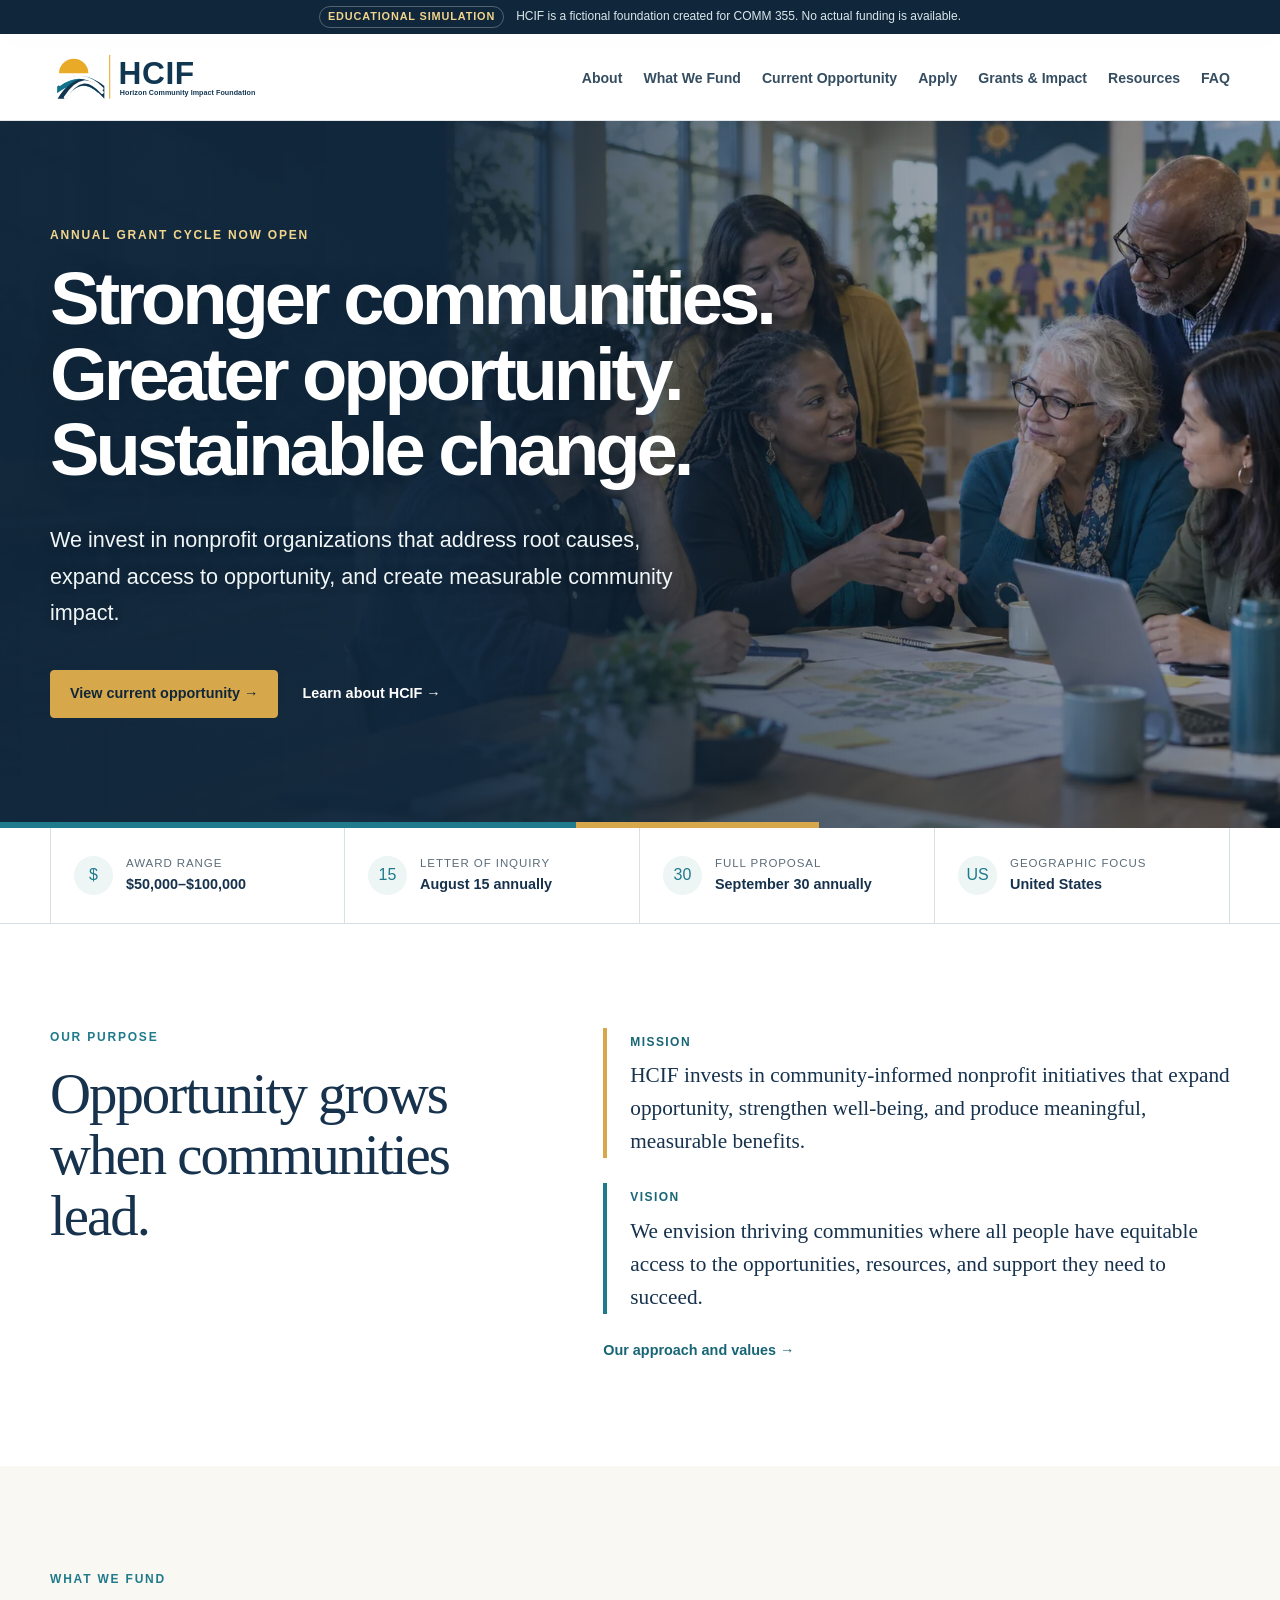
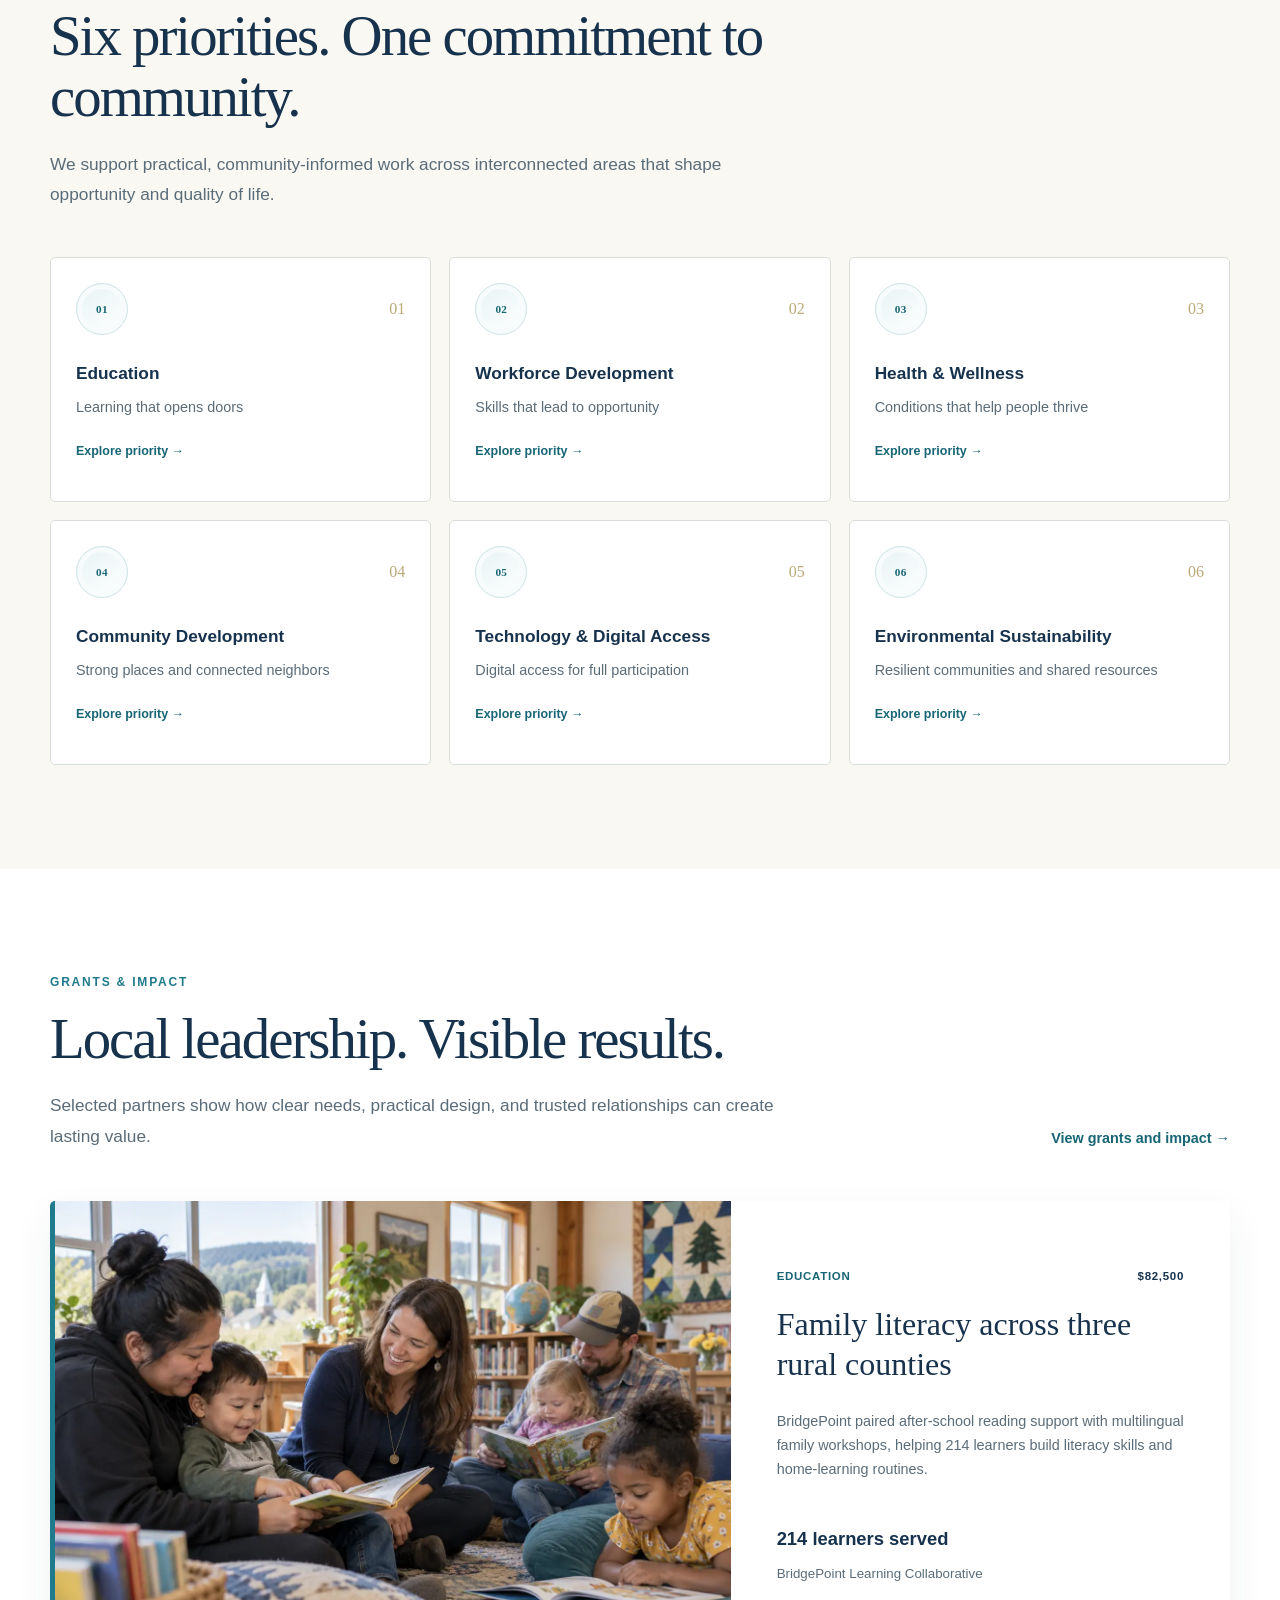
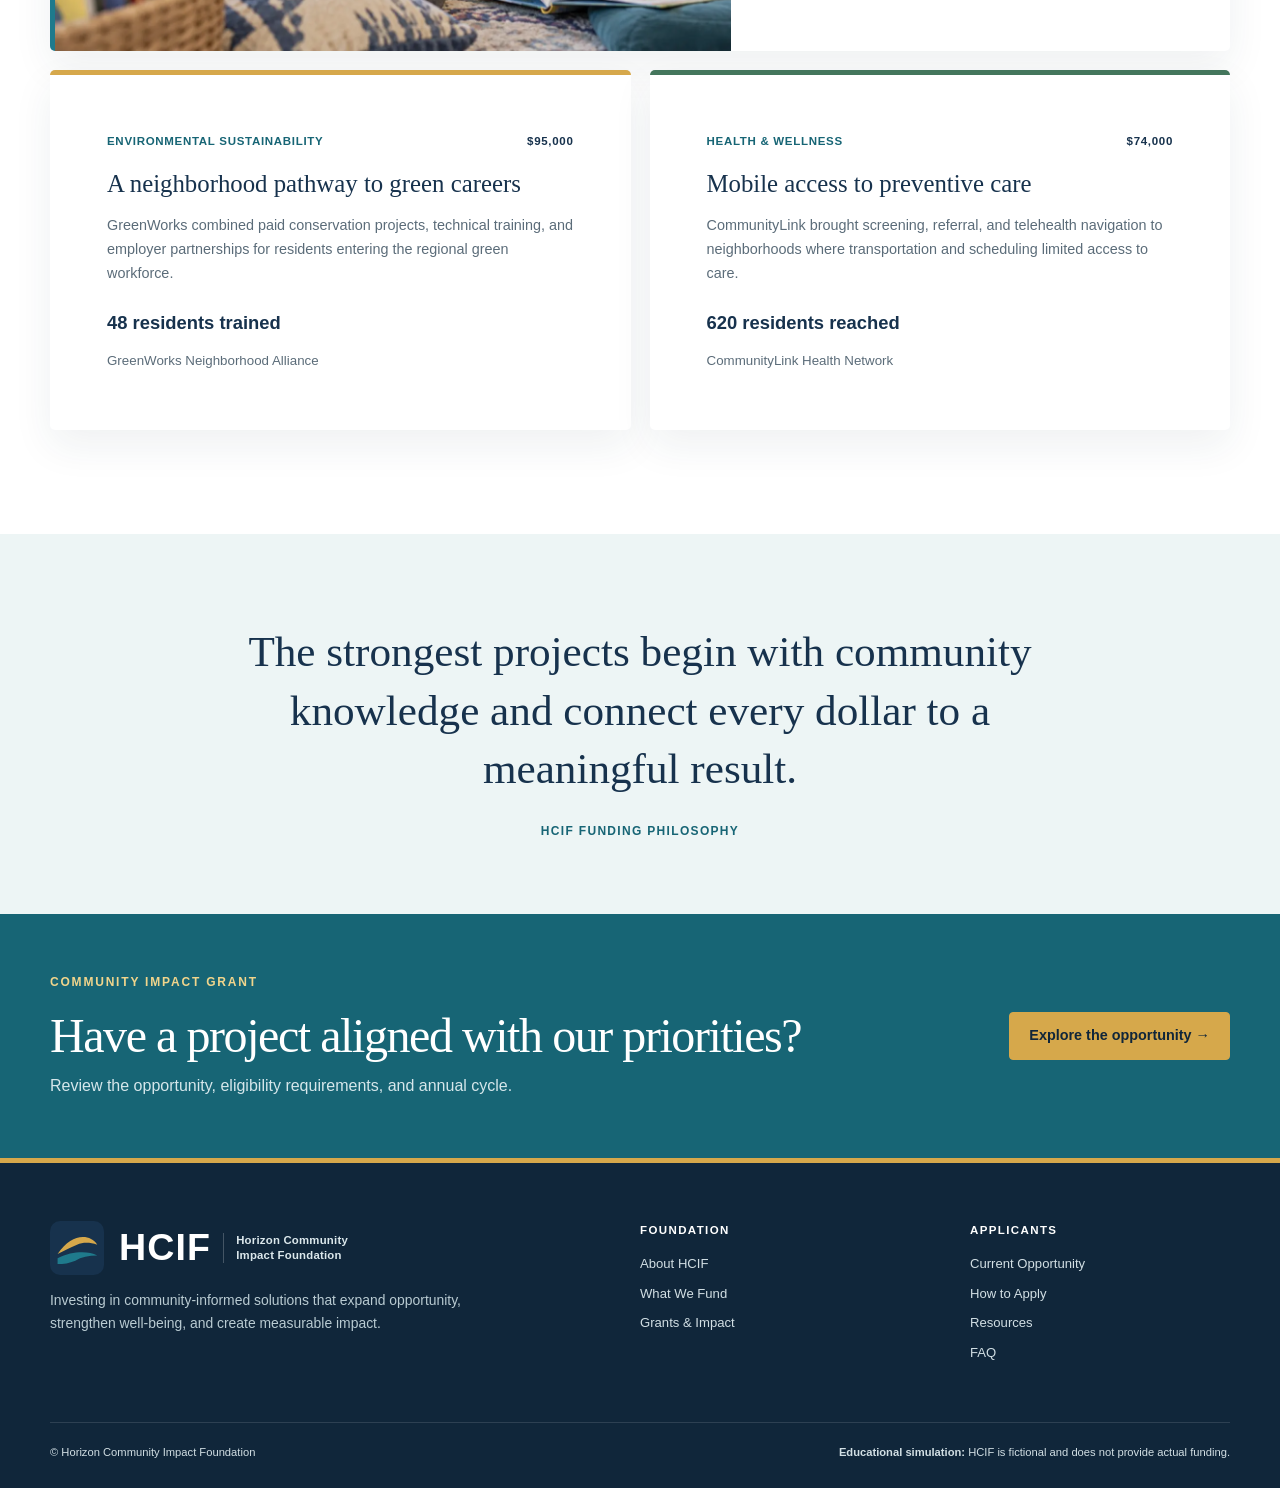
==== commit 2282e358: "Add files via upload" ====
--- a/index.html
+++ b/index.html
@@ -1,2 +1,8 @@
-<!DOCTYPE html><html lang="en"><head><meta charSet="utf-8"/><meta name="viewport" content="width=device-width, initial-scale=1"/><link rel="preload" href="hcif-logo.png" as="image"/><link rel="stylesheet" href="style.css" data-rsc-css-href="style.css" data-precedence="vite-rsc/importer-resources"/><title>Horizon Community Impact Foundation</title><meta name="description" content="HCIF invests in community-informed nonprofit initiatives that expand opportunity, strengthen well-being, and create measurable impact."/><link rel="shortcut icon" href="favicon.svg"/><link rel="icon" href="favicon.svg"/>
-</head><body><a class="skip-link" href="#main-content">Skip to main content</a><div class="simulation-banner"><div class="container"><b>Educational simulation</b><span>HCIF is a fictional foundation created for COMM 355. No actual funding is available.</span></div></div><header class="site-header"><div class="container header-inner"><a href="index.html" class="brand" aria-label="Horizon Community Impact Foundation home"><img src="hcif-logo.png" alt="Horizon Community Impact Foundation" width="322" height="129"/></a><nav class="desktop-nav" aria-label="Primary navigation"><a class="" href="about.html">About</a><a class="" href="what-we-fund.html">What We Fund</a><a class="" href="current-opportunity.html">Current Opportunity</a><a class="" href="apply.html">Apply</a><a class="" href="grants-impact.html">Grants &amp; Impact</a><a class="" href="resources.html">Resources</a><a class="" href="faq.html">FAQ</a></nav><details class="mobile-menu"><summary aria-label="Open navigation"><svg xmlns="http://www.w3.org/2000/svg" width="18" height="18" viewBox="0 0 24 24" fill="none" stroke="currentColor" stroke-width="2" stroke-linecap="round" stroke-linejoin="round" class="lucide lucide-menu" aria-hidden="true"><path d="M4 5h16"></path><path d="M4 12h16"></path><path d="M4 19h16"></path></svg> Menu <svg xmlns="http://www.w3.org/2000/svg" width="15" height="15" viewBox="0 0 24 24" fill="none" stroke="currentColor" stroke-width="2" stroke-linecap="round" stroke-linejoin="round" class="lucide lucide-chevron-down" aria-hidden="true"><path d="m6 9 6 6 6-6"></path></svg></summary><nav aria-label="Mobile navigation"><a class="" href="about.html">About</a><a class="" href="what-we-fund.html">What We Fund</a><a class="" href="current-opportunity.html">Current Opportunity</a><a class="" href="apply.html">Apply</a><a class="" href="grants-impact.html">Grants &amp; Impact</a><a class="" href="resources.html">Resources</a><a class="" href="faq.html">FAQ</a></nav></details></div></header><main id="main-content"><section class="home-hero"><div class="home-hero-orbit" aria-hidden="true"></div><div class="container home-hero-inner"><p class="eyebrow eyebrow-light">Annual grant cycle now open</p><h1>Stronger communities.<br/>Greater opportunity.<br/>Sustainable change.</h1><p>We invest in nonprofit organizations that address root causes, expand access to opportunity, and create measurable community impact.</p><div class="hero-actions"><a class="button button-gold" href="current-opportunity.html">View current opportunity <svg xmlns="http://www.w3.org/2000/svg" width="18" height="18" viewBox="0 0 24 24" fill="none" stroke="currentColor" stroke-width="2" stroke-linecap="round" stroke-linejoin="round" class="lucide lucide-arrow-right" aria-hidden="true"><path d="M5 12h14"></path><path d="m12 5 7 7-7 7"></path></svg></a><a class="text-link light" href="about.html">Learn about HCIF <svg xmlns="http://www.w3.org/2000/svg" width="17" height="17" viewBox="0 0 24 24" fill="none" stroke="currentColor" stroke-width="2" stroke-linecap="round" stroke-linejoin="round" class="lucide lucide-arrow-right" aria-hidden="true"><path d="M5 12h14"></path><path d="m12 5 7 7-7 7"></path></svg></a></div></div></section><section class="grant-ribbon"><div class="container grant-ribbon-grid"><div><span class="ribbon-icon"><svg xmlns="http://www.w3.org/2000/svg" width="24" height="24" viewBox="0 0 24 24" fill="none" stroke="currentColor" stroke-width="2" stroke-linecap="round" stroke-linejoin="round" class="lucide lucide-circle-dollar-sign" aria-hidden="true"><circle cx="12" cy="12" r="10"></circle><path d="M16 8h-6a2 2 0 1 0 0 4h4a2 2 0 1 1 0 4H8"></path><path d="M12 18V6"></path></svg></span><p><small>Award range</small><b>$50,000–$100,000</b></p></div><div><span class="ribbon-icon"><svg xmlns="http://www.w3.org/2000/svg" width="24" height="24" viewBox="0 0 24 24" fill="none" stroke="currentColor" stroke-width="2" stroke-linecap="round" stroke-linejoin="round" class="lucide lucide-calendar-days" aria-hidden="true"><path d="M8 2v3"></path><path d="M16 2v3"></path><rect x="3" y="3" width="18" height="18" rx="2"></rect><path d="M3 9h18"></path><path d="M8 13h.01"></path><path d="M12 13h.01"></path><path d="M16 13h.01"></path><path d="M8 17h.01"></path><path d="M12 17h.01"></path><path d="M16 17h.01"></path></svg></span><p><small>Letter of Inquiry</small><b>August 15 annually</b></p></div><div><span class="ribbon-icon"><svg xmlns="http://www.w3.org/2000/svg" width="24" height="24" viewBox="0 0 24 24" fill="none" stroke="currentColor" stroke-width="2" stroke-linecap="round" stroke-linejoin="round" class="lucide lucide-calendar-days" aria-hidden="true"><path d="M8 2v3"></path><path d="M16 2v3"></path><rect x="3" y="3" width="18" height="18" rx="2"></rect><path d="M3 9h18"></path><path d="M8 13h.01"></path><path d="M12 13h.01"></path><path d="M16 13h.01"></path><path d="M8 17h.01"></path><path d="M12 17h.01"></path><path d="M16 17h.01"></path></svg></span><p><small>Full proposal</small><b>September 30 annually</b></p></div><div><span class="ribbon-icon"><svg xmlns="http://www.w3.org/2000/svg" width="24" height="24" viewBox="0 0 24 24" fill="none" stroke="currentColor" stroke-width="2" stroke-linecap="round" stroke-linejoin="round" class="lucide lucide-map-pin" aria-hidden="true"><path d="M20 10c0 4.993-5.539 10.193-7.399 11.799a1 1 0 0 1-1.202 0C9.539 20.193 4 14.993 4 10a8 8 0 0 1 16 0"></path><circle cx="12" cy="10" r="3"></circle></svg></span><p><small>Geographic focus</small><b>United States</b></p></div></div></section><section class="section"><div class="container identity-grid"><div><p class="eyebrow">Our purpose</p><h2 class="display-heading">Opportunity grows when communities lead.</h2></div><div class="identity-statements"><article><span>Mission</span><p>HCIF invests in community-informed nonprofit initiatives that expand opportunity, strengthen well-being, and produce meaningful, measurable benefits.</p></article><article><span>Vision</span><p>We envision thriving communities where all people have equitable access to the opportunities, resources, and support they need to succeed.</p></article><a class="text-link" href="about.html">Our approach and values <svg xmlns="http://www.w3.org/2000/svg" width="17" height="17" viewBox="0 0 24 24" fill="none" stroke="currentColor" stroke-width="2" stroke-linecap="round" stroke-linejoin="round" class="lucide lucide-arrow-right" aria-hidden="true"><path d="M5 12h14"></path><path d="m12 5 7 7-7 7"></path></svg></a></div></div></section><section class="section warm"><div class="container"><div class="section-heading"><p class="eyebrow">What we fund</p><h2>Six priorities. One commitment to community.</h2><p class="section-copy">We support practical, community-informed work across interconnected areas that shape opportunity and quality of life.</p></div><div class="priority-grid home-priorities"><a class="priority-card" href="what-we-fund.html"><div class="card-top"><span class="icon"><svg xmlns="http://www.w3.org/2000/svg" width="22" height="22" viewBox="0 0 24 24" fill="none" stroke="currentColor" stroke-width="2" stroke-linecap="round" stroke-linejoin="round" class="lucide lucide-book-open" aria-hidden="true"><path d="M12 5v16"></path><path d="M20.001 19A2 2 0 0022 17V5a2 2 0 00-1.999-2L16 3.002A5 5 0 0012 5a5 5 0 00-4-2H4a2 2 0 00-2 2v12a2 2 0 001.999 2H8a5 5 0 014 2 5 5 0 014-2z"></path></svg></span><span>0<!-- -->1</span></div><h3>Education</h3><p>Learning that opens doors</p><span class="card-link">Explore priority <svg xmlns="http://www.w3.org/2000/svg" width="15" height="15" viewBox="0 0 24 24" fill="none" stroke="currentColor" stroke-width="2" stroke-linecap="round" stroke-linejoin="round" class="lucide lucide-arrow-right" aria-hidden="true"><path d="M5 12h14"></path><path d="m12 5 7 7-7 7"></path></svg></span></a><a class="priority-card" href="what-we-fund.html"><div class="card-top"><span class="icon"><svg xmlns="http://www.w3.org/2000/svg" width="22" height="22" viewBox="0 0 24 24" fill="none" stroke="currentColor" stroke-width="2" stroke-linecap="round" stroke-linejoin="round" class="lucide lucide-briefcase-business" aria-hidden="true"><path d="M12 12h.01"></path><path d="M16 6V4a2 2 0 0 0-2-2h-4a2 2 0 0 0-2 2v2"></path><path d="M22 13a18.15 18.15 0 0 1-20 0"></path><rect width="20" height="14" x="2" y="6" rx="2"></rect></svg></span><span>0<!-- -->2</span></div><h3>Workforce Development</h3><p>Skills that lead to opportunity</p><span class="card-link">Explore priority <svg xmlns="http://www.w3.org/2000/svg" width="15" height="15" viewBox="0 0 24 24" fill="none" stroke="currentColor" stroke-width="2" stroke-linecap="round" stroke-linejoin="round" class="lucide lucide-arrow-right" aria-hidden="true"><path d="M5 12h14"></path><path d="m12 5 7 7-7 7"></path></svg></span></a><a class="priority-card" href="what-we-fund.html"><div class="card-top"><span class="icon"><svg xmlns="http://www.w3.org/2000/svg" width="22" height="22" viewBox="0 0 24 24" fill="none" stroke="currentColor" stroke-width="2" stroke-linecap="round" stroke-linejoin="round" class="lucide lucide-heart-pulse" aria-hidden="true"><path d="M2 9.5a5.5 5.5 0 0 1 9.591-3.676.56.56 0 0 0 .818 0A5.49 5.49 0 0 1 22 9.5c0 2.29-1.5 4-3 5.5l-5.492 5.313a2 2 0 0 1-3 .019L5 15c-1.5-1.5-3-3.2-3-5.5"></path><path d="M3.22 13H9.5l.5-1 2 4.5 2-7 1.5 3.5h5.27"></path></svg></span><span>0<!-- -->3</span></div><h3>Health &amp; Wellness</h3><p>Conditions that help people thrive</p><span class="card-link">Explore priority <svg xmlns="http://www.w3.org/2000/svg" width="15" height="15" viewBox="0 0 24 24" fill="none" stroke="currentColor" stroke-width="2" stroke-linecap="round" stroke-linejoin="round" class="lucide lucide-arrow-right" aria-hidden="true"><path d="M5 12h14"></path><path d="m12 5 7 7-7 7"></path></svg></span></a><a class="priority-card" href="what-we-fund.html"><div class="card-top"><span class="icon"><svg xmlns="http://www.w3.org/2000/svg" width="22" height="22" viewBox="0 0 24 24" fill="none" stroke="currentColor" stroke-width="2" stroke-linecap="round" stroke-linejoin="round" class="lucide lucide-house-heart" aria-hidden="true"><path d="M8.62 13.8A2.25 2.25 0 1 1 12 10.836a2.25 2.25 0 1 1 3.38 2.966l-2.626 2.856a.998.998 0 0 1-1.507 0z"></path><path d="M3 10a2 2 0 0 1 .709-1.528l7-6a2 2 0 0 1 2.582 0l7 6A2 2 0 0 1 21 10v9a2 2 0 0 1-2 2H5a2 2 0 0 1-2-2z"></path></svg></span><span>0<!-- -->4</span></div><h3>Community Development</h3><p>Strong places and connected neighbors</p><span class="card-link">Explore priority <svg xmlns="http://www.w3.org/2000/svg" width="15" height="15" viewBox="0 0 24 24" fill="none" stroke="currentColor" stroke-width="2" stroke-linecap="round" stroke-linejoin="round" class="lucide lucide-arrow-right" aria-hidden="true"><path d="M5 12h14"></path><path d="m12 5 7 7-7 7"></path></svg></span></a><a class="priority-card" href="what-we-fund.html"><div class="card-top"><span class="icon"><svg xmlns="http://www.w3.org/2000/svg" width="22" height="22" viewBox="0 0 24 24" fill="none" stroke="currentColor" stroke-width="2" stroke-linecap="round" stroke-linejoin="round" class="lucide lucide-laptop" aria-hidden="true"><path d="M18 5a2 2 0 0 1 2 2v8.526a2 2 0 0 0 .212.897l1.068 2.127a1 1 0 0 1-.9 1.45H3.62a1 1 0 0 1-.9-1.45l1.068-2.127A2 2 0 0 0 4 15.526V7a2 2 0 0 1 2-2z"></path><path d="M20.054 15.987H3.946"></path></svg></span><span>0<!-- -->5</span></div><h3>Technology &amp; Digital Access</h3><p>Digital access for full participation</p><span class="card-link">Explore priority <svg xmlns="http://www.w3.org/2000/svg" width="15" height="15" viewBox="0 0 24 24" fill="none" stroke="currentColor" stroke-width="2" stroke-linecap="round" stroke-linejoin="round" class="lucide lucide-arrow-right" aria-hidden="true"><path d="M5 12h14"></path><path d="m12 5 7 7-7 7"></path></svg></span></a><a class="priority-card" href="what-we-fund.html"><div class="card-top"><span class="icon"><svg xmlns="http://www.w3.org/2000/svg" width="22" height="22" viewBox="0 0 24 24" fill="none" stroke="currentColor" stroke-width="2" stroke-linecap="round" stroke-linejoin="round" class="lucide lucide-leaf" aria-hidden="true"><path d="M11 20A7 7 0 0 1 9.8 6.1C15.5 5 17 4.48 19 2c1 2 2 4.18 2 8 0 5.5-4.78 10-10 10Z"></path><path d="M2 21c0-3 1.85-5.36 5.08-6C9.5 14.52 12 13 13 12"></path></svg></span><span>0<!-- -->6</span></div><h3>Environmental Sustainability</h3><p>Resilient communities and shared resources</p><span class="card-link">Explore priority <svg xmlns="http://www.w3.org/2000/svg" width="15" height="15" viewBox="0 0 24 24" fill="none" stroke="currentColor" stroke-width="2" stroke-linecap="round" stroke-linejoin="round" class="lucide lucide-arrow-right" aria-hidden="true"><path d="M5 12h14"></path><path d="m12 5 7 7-7 7"></path></svg></span></a></div></div></section><section class="section impact-preview"><div class="container"><div class="section-split-head"><div class="section-heading"><p class="eyebrow">Grants &amp; impact</p><h2>Local leadership. Visible results.</h2><p class="section-copy">Selected partners show how clear needs, practical design, and trusted relationships can create lasting value.</p></div><a class="text-link" href="grants-impact.html">View grants and impact <svg xmlns="http://www.w3.org/2000/svg" width="17" height="17" viewBox="0 0 24 24" fill="none" stroke="currentColor" stroke-width="2" stroke-linecap="round" stroke-linejoin="round" class="lucide lucide-arrow-right" aria-hidden="true"><path d="M5 12h14"></path><path d="m12 5 7 7-7 7"></path></svg></a></div><div class="story-grid"><article class="story-card"><div class="story-meta"><span>Education</span><b>$82,500</b></div><h3>Family literacy across three rural counties</h3><p>BridgePoint paired after-school reading support with multilingual family workshops, helping 214 learners build literacy skills and home-learning routines.</p><div class="story-outcome">214 learners served</div><small>BridgePoint Learning Collaborative</small></article><article class="story-card"><div class="story-meta"><span>Environmental Sustainability</span><b>$95,000</b></div><h3>A neighborhood pathway to green careers</h3><p>GreenWorks combined paid conservation projects, technical training, and employer partnerships for residents entering the regional green workforce.</p><div class="story-outcome">48 residents trained</div><small>GreenWorks Neighborhood Alliance</small></article><article class="story-card"><div class="story-meta"><span>Health &amp; Wellness</span><b>$74,000</b></div><h3>Mobile access to preventive care</h3><p>CommunityLink brought screening, referral, and telehealth navigation to neighborhoods where transportation and scheduling limited access to care.</p><div class="story-outcome">620 residents reached</div><small>CommunityLink Health Network</small></article></div></div></section><section class="foundation-quote"><div class="container quote-inner"><svg xmlns="http://www.w3.org/2000/svg" width="24" height="24" viewBox="0 0 24 24" fill="none" stroke="currentColor" stroke-width="2" stroke-linecap="round" stroke-linejoin="round" class="lucide lucide-quote" aria-hidden="true"><path d="M16 3a2 2 0 0 0-2 2v6a2 2 0 0 0 2 2 1 1 0 0 1 1 1v1a2 2 0 0 1-2 2 1 1 0 0 0-1 1v2a1 1 0 0 0 1 1 6 6 0 0 0 6-6V5a2 2 0 0 0-2-2z"></path><path d="M5 3a2 2 0 0 0-2 2v6a2 2 0 0 0 2 2 1 1 0 0 1 1 1v1a2 2 0 0 1-2 2 1 1 0 0 0-1 1v2a1 1 0 0 0 1 1 6 6 0 0 0 6-6V5a2 2 0 0 0-2-2z"></path></svg><blockquote>The strongest projects begin with community knowledge and connect every dollar to a meaningful result.</blockquote><span>HCIF funding philosophy</span></div></section><section class="closing"><div class="container"><div><p class="eyebrow eyebrow-light">Community Impact Grant</p><h2>Have a project aligned with our priorities?</h2><p>Review the opportunity, eligibility requirements, and annual cycle.</p></div><a class="button button-gold" href="current-opportunity.html">Explore the opportunity <svg xmlns="http://www.w3.org/2000/svg" width="18" height="18" viewBox="0 0 24 24" fill="none" stroke="currentColor" stroke-width="2" stroke-linecap="round" stroke-linejoin="round" class="lucide lucide-arrow-right" aria-hidden="true"><path d="M5 12h14"></path><path d="m12 5 7 7-7 7"></path></svg></a></div></section></main><footer class="site-footer"><div class="container footer-grid"><div><a href="index.html" class="footer-brand"><img src="hcif-logo.png" alt="Horizon Community Impact Foundation" width="290" height="116"/></a><p class="footer-summary">Investing in community-informed solutions that expand opportunity, strengthen well-being, and create measurable impact.</p></div><nav aria-label="Foundation"><b>Foundation</b><a href="about.html">About HCIF</a><a href="what-we-fund.html">What We Fund</a><a href="grants-impact.html">Grants &amp; Impact</a></nav><nav aria-label="Applicants"><b>Applicants</b><a href="current-opportunity.html">Current Opportunity</a><a href="apply.html">How to Apply</a><a href="resources.html">Resources</a><a href="faq.html">FAQ</a></nav></div><div class="container footer-bottom"><span>© Horizon Community Impact Foundation</span><span><b>Educational simulation:</b> HCIF is fictional and does not provide actual funding.</span></div></footer></body></html>+<!doctype html><html lang="en"><head><meta charset="utf-8"><meta name="viewport" content="width=device-width,initial-scale=1"><title>Horizon Community Impact Foundation</title><meta name="description" content="HCIF invests in community-informed nonprofit initiatives."><link rel="icon" href="favicon.svg"><link rel="stylesheet" href="style.css"></head><body><a class="skip-link" href="#main-content">Skip to main content</a>
+  <div class="simulation-banner"><div class="container"><b>Educational simulation</b><span>HCIF is a fictional foundation created for COMM 355. No actual funding is available.</span></div></div>
+  <header class="site-header"><div class="container header-inner"><a href="index.html" class="brand" aria-label="Horizon Community Impact Foundation home"><img src="hcif-logo.svg" alt="Horizon Community Impact Foundation"></a><nav class="desktop-nav" aria-label="Primary navigation"><a class="" href="about.html">About</a><a class="" href="what-we-fund.html">What We Fund</a><a class="" href="current-opportunity.html">Current Opportunity</a><a class="" href="apply.html">Apply</a><a class="" href="grants-impact.html">Grants & Impact</a><a class="" href="resources.html">Resources</a><a class="" href="faq.html">FAQ</a></nav><details class="mobile-menu"><summary>☰ Menu</summary><nav><a class="" href="about.html">About</a><a class="" href="what-we-fund.html">What We Fund</a><a class="" href="current-opportunity.html">Current Opportunity</a><a class="" href="apply.html">Apply</a><a class="" href="grants-impact.html">Grants & Impact</a><a class="" href="resources.html">Resources</a><a class="" href="faq.html">FAQ</a></nav></details></div></header><main id="main-content"><section class="home-hero"><div class="home-hero-orbit" aria-hidden="true"></div><div class="container home-hero-inner"><p class="eyebrow eyebrow-light">Annual grant cycle now open</p><h1>Stronger communities.<br>Greater opportunity.<br>Sustainable change.</h1><p>We invest in nonprofit organizations that address root causes, expand access to opportunity, and create measurable community impact.</p><div class="hero-actions"><a class="button button-gold" href="current-opportunity.html">View current opportunity →</a><a class="text-link light" href="about.html">Learn about HCIF →</a></div></div></section>
+<section class="grant-ribbon"><div class="container grant-ribbon-grid"><div><span class="ribbon-icon">$</span><p><small>Award range</small><b>$50,000–$100,000</b></p></div><div><span class="ribbon-icon">15</span><p><small>Letter of Inquiry</small><b>August 15 annually</b></p></div><div><span class="ribbon-icon">30</span><p><small>Full proposal</small><b>September 30 annually</b></p></div><div><span class="ribbon-icon">US</span><p><small>Geographic focus</small><b>United States</b></p></div></div></section>
+<section class="section"><div class="container identity-grid"><div><p class="eyebrow">Our purpose</p><h2 class="display-heading">Opportunity grows when communities lead.</h2></div><div class="identity-statements"><article><span>Mission</span><p>HCIF invests in community-informed nonprofit initiatives that expand opportunity, strengthen well-being, and produce meaningful, measurable benefits.</p></article><article><span>Vision</span><p>We envision thriving communities where all people have equitable access to the opportunities, resources, and support they need to succeed.</p></article><a class="text-link" href="about.html">Our approach and values →</a></div></div></section>
+<section class="section warm"><div class="container"><div class="section-heading"><p class="eyebrow">What we fund</p><h2>Six priorities. One commitment to community.</h2><p class="section-copy">We support practical, community-informed work across interconnected areas that shape opportunity and quality of life.</p></div><div class="priority-grid home-priorities"><a class="priority-card" href="what-we-fund.html"><div class="card-top"><span class="icon static-icon">01</span><span>01</span></div><h3>Education</h3><p>Learning that opens doors</p><span class="card-link">Explore priority →</span></a><a class="priority-card" href="what-we-fund.html"><div class="card-top"><span class="icon static-icon">02</span><span>02</span></div><h3>Workforce Development</h3><p>Skills that lead to opportunity</p><span class="card-link">Explore priority →</span></a><a class="priority-card" href="what-we-fund.html"><div class="card-top"><span class="icon static-icon">03</span><span>03</span></div><h3>Health & Wellness</h3><p>Conditions that help people thrive</p><span class="card-link">Explore priority →</span></a><a class="priority-card" href="what-we-fund.html"><div class="card-top"><span class="icon static-icon">04</span><span>04</span></div><h3>Community Development</h3><p>Strong places and connected neighbors</p><span class="card-link">Explore priority →</span></a><a class="priority-card" href="what-we-fund.html"><div class="card-top"><span class="icon static-icon">05</span><span>05</span></div><h3>Technology & Digital Access</h3><p>Digital access for full participation</p><span class="card-link">Explore priority →</span></a><a class="priority-card" href="what-we-fund.html"><div class="card-top"><span class="icon static-icon">06</span><span>06</span></div><h3>Environmental Sustainability</h3><p>Resilient communities and shared resources</p><span class="card-link">Explore priority →</span></a></div></div></section>
+<section class="section impact-preview"><div class="container"><div class="section-split-head"><div class="section-heading"><p class="eyebrow">Grants & impact</p><h2>Local leadership. Visible results.</h2><p class="section-copy">Selected partners show how clear needs, practical design, and trusted relationships can create lasting value.</p></div><a class="text-link" href="grants-impact.html">View grants and impact →</a></div><div class="story-grid"><article class="story-card story-card-featured"><img class="story-image" src="community-literacy-impact.webp" alt="Families reading together during a community literacy workshop"><div class="story-card-content"><div class="story-meta"><span>Education</span><b>$82,500</b></div><h3>Family literacy across three rural counties</h3><p>BridgePoint paired after-school reading support with multilingual family workshops, helping 214 learners build literacy skills and home-learning routines.</p><div class="story-outcome">214 learners served</div><small>BridgePoint Learning Collaborative</small></div></article><article class="story-card "><div class="story-card-content"><div class="story-meta"><span>Environmental Sustainability</span><b>$95,000</b></div><h3>A neighborhood pathway to green careers</h3><p>GreenWorks combined paid conservation projects, technical training, and employer partnerships for residents entering the regional green workforce.</p><div class="story-outcome">48 residents trained</div><small>GreenWorks Neighborhood Alliance</small></div></article><article class="story-card "><div class="story-card-content"><div class="story-meta"><span>Health & Wellness</span><b>$74,000</b></div><h3>Mobile access to preventive care</h3><p>CommunityLink brought screening, referral, and telehealth navigation to neighborhoods where transportation and scheduling limited access to care.</p><div class="story-outcome">620 residents reached</div><small>CommunityLink Health Network</small></div></article></div></div></section>
+<section class="foundation-quote"><div class="container quote-inner"><blockquote>The strongest projects begin with community knowledge and connect every dollar to a meaningful result.</blockquote><span>HCIF funding philosophy</span></div></section><section class="closing"><div class="container"><div><p class="eyebrow eyebrow-light">Community Impact Grant</p><h2>Have a project aligned with our priorities?</h2><p>Review the opportunity, eligibility requirements, and annual cycle.</p></div><a class="button button-gold" href="current-opportunity.html">Explore the opportunity →</a></div></section></main><footer class="site-footer"><div class="container footer-grid"><div><a href="index.html" class="footer-brand"><img src="favicon.svg" alt=""><span><b>HCIF</b><small>Horizon Community<br>Impact Foundation</small></span></a><p class="footer-summary">Investing in community-informed solutions that expand opportunity, strengthen well-being, and create measurable impact.</p></div><nav><b>Foundation</b><a href="about.html">About HCIF</a><a href="what-we-fund.html">What We Fund</a><a href="grants-impact.html">Grants & Impact</a></nav><nav><b>Applicants</b><a href="current-opportunity.html">Current Opportunity</a><a href="apply.html">How to Apply</a><a href="resources.html">Resources</a><a href="faq.html">FAQ</a></nav></div><div class="container footer-bottom"><span>© Horizon Community Impact Foundation</span><span><b>Educational simulation:</b> HCIF is fictional and does not provide actual funding.</span></div></footer></body></html>
--- a/style.css
+++ b/style.css
@@ -0,0 +1,167 @@
+
+:root{
+  --navy:#17324d;--deep:#10263a;--teal:#1f7a8c;--teal-dark:#176575;
+  --gold:#d6a84b;--gold-light:#f1d58c;--ink:#172a3b;--muted:#5b6c79;
+  --line:#d7e0e4;--mist:#edf5f5;--warm:#faf8f2;--paper:#fff;
+  --background:#fff;--foreground:#172a3b;--card:#fff;--card-foreground:#172a3b;
+  --popover:#fff;--popover-foreground:#172a3b;--primary:#17324d;--primary-foreground:#fff;
+  --secondary:#edf5f5;--secondary-foreground:#17324d;--muted-foreground:#5b6c79;
+  --accent:#d6a84b;--accent-foreground:#10263a;--border:#d7e0e4;--input:#d7e0e4;
+  --ring:#1f7a8c;--radius:.5rem;
+}
+*{box-sizing:border-box}
+html{scroll-behavior:smooth;scroll-padding-top:110px}
+body{margin:0;background:var(--paper);color:var(--ink);font-family:Arial,Helvetica,sans-serif;font-size:16px;line-height:1.65}
+a{color:inherit;text-decoration:none}img{display:block;max-width:100%}
+.container{width:min(1180px,calc(100% - 48px));margin-inline:auto}
+.skip-link{position:fixed;top:10px;left:10px;z-index:100;transform:translateY(-180%);background:#fff;color:var(--navy);padding:10px 16px;font-weight:800;box-shadow:0 5px 20px #0002}
+.skip-link:focus{transform:none}
+.simulation-banner{background:var(--deep);color:#d9e7eb;font-size:.75rem}
+.simulation-banner .container{display:flex;align-items:center;justify-content:center;gap:12px;min-height:34px}
+.simulation-banner b{border:1px solid #ffffff47;border-radius:999px;padding:1px 8px;color:var(--gold-light);font-size:.68rem;letter-spacing:.08em;text-transform:uppercase}
+.site-header{position:sticky;top:0;z-index:50;border-bottom:1px solid #17324d1f;background:#fffc;backdrop-filter:blur(15px)}
+.header-inner{display:flex;align-items:center;min-height:86px;gap:28px}
+.brand{width:235px;flex:0 0 auto}.brand img,.footer-brand img{width:100%;height:auto}
+.desktop-nav{display:flex;align-items:center;gap:21px;margin-left:auto;color:#354d61;font-size:.88rem;font-weight:700}
+.desktop-nav a{position:relative;padding-block:31px 27px;white-space:nowrap}
+.desktop-nav a:after{content:"";position:absolute;right:0;bottom:22px;left:0;height:2px;background:transparent}
+.desktop-nav a:hover,.desktop-nav a.active{color:var(--navy)}.desktop-nav a:hover:after,.desktop-nav a.active:after{background:var(--gold)}
+.mobile-menu{display:none;margin-left:auto}.mobile-menu summary{display:flex;align-items:center;gap:6px;cursor:pointer;font-weight:800;list-style:none}.mobile-menu summary::-webkit-details-marker{display:none}
+.mobile-menu nav{position:absolute;top:100%;right:18px;left:18px;display:grid;border:1px solid var(--line);background:#fff;box-shadow:0 20px 40px #10263a24}
+.mobile-menu nav a{border-bottom:1px solid var(--line);padding:12px 16px;font-size:.9rem;font-weight:700}.mobile-menu nav a.active{background:var(--mist);color:var(--teal-dark)}
+.button{display:inline-flex;align-items:center;justify-content:center;gap:8px;min-height:48px;border:1px solid var(--navy);border-radius:4px;background:var(--navy);color:#fff;padding:11px 19px;font-size:.9rem;font-weight:800;line-height:1.2;transition:.16s}
+.button:hover{transform:translateY(-2px);border-color:var(--teal-dark);background:var(--teal-dark)}
+.button-gold{border-color:var(--gold);background:var(--gold);color:var(--deep)}.button-gold:hover{border-color:#e5bd65;background:#e5bd65}
+.text-link{display:inline-flex;align-items:center;gap:7px;color:var(--teal-dark);font-size:.9rem;font-weight:800}.text-link:hover{text-decoration:underline;text-underline-offset:4px}.light{color:#fff}
+.eyebrow{margin:0 0 15px;color:var(--teal);font-size:.75rem;font-weight:900;letter-spacing:.15em;text-transform:uppercase}.eyebrow-light{color:var(--gold-light)}
+.section{padding-block:104px}.warm{background:var(--warm)}.mist{background:var(--mist)}
+.section-heading{max-width:740px}.section-heading h2,.display-heading{margin:0;color:var(--navy);font:500 clamp(2.45rem,4.6vw,3.55rem)/1.08 Georgia,serif;letter-spacing:-.035em}
+.section-copy{margin:21px 0 0;color:var(--muted);font-size:1.08rem;line-height:1.75}
+.prose{color:var(--muted)}.prose p{margin-top:0}.prose .lead{color:var(--navy);font:500 1.55rem/1.5 Georgia,serif}
+.home-hero,.page-hero{position:relative;overflow:hidden;background:linear-gradient(110deg,var(--navy) 0 62%,#245f78 100%);color:#fff}
+.home-hero:after,.page-hero:after{content:"";position:absolute;right:0;bottom:0;left:0;height:6px;background:linear-gradient(90deg,var(--teal) 0 45%,var(--gold) 45% 64%,transparent 64%)}
+.home-hero-orbit,.page-hero-orbit{position:absolute;width:620px;height:620px;right:-245px;top:-285px;border:1px solid #ffffff16;border-radius:50%;box-shadow:0 0 0 110px #ffffff05,0 0 0 220px #ffffff04}
+.home-hero-inner{position:relative;z-index:2;min-height:640px;padding-block:105px 110px}
+.home-hero h1{max-width:940px;margin:0;font:600 clamp(3.6rem,6.9vw,6.2rem)/1.02 Arial,Helvetica,sans-serif;letter-spacing:-.055em}
+.home-hero-inner>p:not(.eyebrow){max-width:760px;margin:34px 0 0;color:#e1edf0;font-size:1.35rem;line-height:1.7}
+.hero-actions,.page-hero-actions{display:flex;align-items:center;gap:24px;margin-top:38px}
+.page-hero-inner{position:relative;z-index:2;padding-block:76px 82px}.page-hero-inner h1{max-width:900px;margin:0;font:500 clamp(3rem,5.7vw,4.8rem)/1.04 Georgia,serif;letter-spacing:-.045em}
+.page-hero-inner>p:not(.eyebrow){max-width:790px;margin:27px 0 0;color:#dce9ed;font-size:1.18rem;line-height:1.72}
+.grant-ribbon{border-bottom:1px solid var(--line);background:#fff}.grant-ribbon-grid{display:grid;grid-template-columns:repeat(4,1fr)}
+.grant-ribbon-grid>div{display:flex;align-items:center;gap:13px;border-right:1px solid var(--line);padding:26px 23px}.grant-ribbon-grid>div:first-child{border-left:1px solid var(--line)}
+.ribbon-icon{display:grid;place-items:center;width:39px;height:39px;border-radius:50%;background:var(--mist);color:var(--teal);flex:0 0 auto}.ribbon-icon svg{width:20px}
+.grant-ribbon p{margin:0}.grant-ribbon small,.grant-ribbon b{display:block}.grant-ribbon small{color:var(--muted);font-size:.72rem;text-transform:uppercase;letter-spacing:.08em}.grant-ribbon b{color:var(--navy);font-size:.9rem}
+.identity-grid,.about-approach-grid,.funding-lens-grid,.learning-grid,.opportunity-intro-grid,.submission-grid{display:grid;grid-template-columns:.85fr 1.15fr;gap:90px;align-items:start}
+.identity-statements{display:grid;gap:25px}.identity-statements article{border-left:4px solid var(--gold);padding-left:23px}.identity-statements article:nth-child(2){border-color:var(--teal)}
+.identity-statements article span{color:var(--teal-dark);font-size:.75rem;font-weight:900;letter-spacing:.12em;text-transform:uppercase}.identity-statements article p{margin:5px 0 0;color:var(--navy);font:500 1.33rem/1.55 Georgia,serif}
+.priority-grid{display:grid;grid-template-columns:repeat(3,1fr);gap:18px;margin-top:48px}.priority-card{min-height:245px;border:1px solid #d8deda;border-radius:5px;background:#fff;padding:25px;transition:.18s}
+.priority-card:hover{transform:translateY(-4px);border-color:#abcbd2;box-shadow:0 18px 38px #17324d17}.card-top{display:flex;align-items:center;justify-content:space-between;color:#bbaa78;font:1rem Georgia,serif}
+.icon{display:grid;place-items:center;width:44px;height:44px;border-radius:50%;background:var(--mist);color:var(--teal)}.icon svg{width:22px}
+.priority-card h3{margin:24px 0 8px;color:var(--navy);font-size:1.08rem}.priority-card p{margin:0;color:var(--muted);font-size:.9rem}.card-link{display:flex;align-items:center;gap:6px;margin-top:22px;color:var(--teal-dark);font-size:.78rem;font-weight:800}
+.section-split-head{display:flex;align-items:end;justify-content:space-between;gap:40px}.story-grid{display:grid;grid-template-columns:repeat(3,1fr);gap:19px;margin-top:50px}.story-card{position:relative;overflow:hidden;border-top:5px solid var(--teal);border-radius:5px;background:#fff;padding:27px;box-shadow:0 16px 40px #17324d12}.story-card:nth-child(2){border-color:var(--gold)}.story-card:nth-child(3){border-color:#44765c}
+.story-meta{display:flex;justify-content:space-between;gap:15px;color:var(--teal-dark);font-size:.72rem;font-weight:900;text-transform:uppercase;letter-spacing:.06em}.story-meta b{color:var(--navy)}.story-card h3{margin:18px 0 12px;color:var(--navy);font:500 1.55rem/1.25 Georgia,serif}.story-card p{color:var(--muted);font-size:.9rem}.story-outcome{margin:22px 0 9px;color:var(--navy);font-size:1.15rem;font-weight:900}.story-card small{color:var(--muted)}
+.foundation-quote{background:var(--mist);padding-block:70px}.quote-inner{text-align:center}.quote-inner svg{color:var(--gold);width:38px;height:38px;margin:auto}.quote-inner blockquote{max-width:850px;margin:19px auto;color:var(--navy);font:500 clamp(1.7rem,3.4vw,2.7rem)/1.35 Georgia,serif}.quote-inner span{color:var(--teal-dark);font-size:.75rem;font-weight:900;letter-spacing:.11em;text-transform:uppercase}
+.closing{background:var(--teal-dark);color:#fff;padding-block:59px}.closing>.container{display:flex;align-items:center;justify-content:space-between;gap:42px}.closing h2{margin:0;font:500 clamp(2rem,4vw,3rem) Georgia,serif;letter-spacing:-.03em}.closing p:last-child{margin:10px 0 0;color:#d6e7eb}
+.mission-grid{display:grid;grid-template-columns:repeat(2,1fr);gap:24px}.statement-card{border-top:6px solid var(--teal);border-radius:5px;background:var(--navy);padding:40px;color:#fff}.statement-card.vision{border-color:var(--gold);background:#fff;color:var(--navy);box-shadow:0 18px 44px #17324d12}.statement-card>span{color:var(--gold-light);font-size:.76rem;font-weight:900;letter-spacing:.13em;text-transform:uppercase}.statement-card.vision>span{color:var(--teal-dark)}.statement-card h2{margin:19px 0 0;font:500 clamp(1.7rem,3vw,2.45rem)/1.35 Georgia,serif}
+.value-grid{display:grid;grid-template-columns:repeat(4,1fr);gap:18px;margin-top:47px}.value-grid article{border:1px solid var(--line);border-radius:5px;padding:25px}.value-grid h3{margin:20px 0 8px;color:var(--navy);font-size:1.05rem}.value-grid p{margin:0;color:var(--muted);font-size:.88rem}.section-button{margin-top:35px}
+.priority-detail-list{display:grid}.priority-detail-list article{display:grid;grid-template-columns:70px 58px 1fr;gap:25px;align-items:start;border-bottom:1px solid var(--line);padding-block:45px}.priority-detail-list article:first-child{padding-top:0}.priority-detail-number{color:#c0ad77;font:1.05rem Georgia,serif}.priority-detail-list h2{margin:0;color:var(--navy);font:500 2.15rem Georgia,serif}.priority-detail-list p{max-width:800px;color:var(--muted)}.priority-detail-list .eyebrow{margin-bottom:5px}.priority-lead{color:var(--navy)!important;font-weight:800}
+.large-check-list{display:grid;gap:14px;margin:0;padding:0;list-style:none}.large-check-list li{display:flex;align-items:flex-start;gap:12px;border-bottom:1px solid #cbdadd;padding-bottom:14px;color:var(--navy);font-size:1.02rem;font-weight:700}.large-check-list svg{flex:0 0 auto;width:20px;color:var(--teal)}
+.impact-list{display:grid;margin-top:50px}.impact-list>article{display:grid;grid-template-columns:70px 1fr 230px;gap:35px;align-items:center;border-top:1px solid var(--line);padding-block:35px}.impact-list>article:last-child{border-bottom:1px solid var(--line)}.impact-index{color:#c0ad77;font:1.1rem Georgia,serif}.impact-story-main h2{margin:14px 0 8px;color:var(--navy);font:500 1.75rem Georgia,serif}.impact-story-main p{margin:0 0 9px;color:var(--muted)}.impact-story-main small{color:var(--teal-dark);font-weight:800}.impact-result{border-left:4px solid var(--gold);background:var(--warm);padding:22px}.impact-result svg{width:22px;color:var(--teal)}.impact-result span,.impact-result b{display:block}.impact-result span{margin-top:8px;color:var(--muted);font-size:.7rem;text-transform:uppercase;letter-spacing:.08em}.impact-result b{color:var(--navy);font-size:1rem}
+.opportunity-facts{border-bottom:1px solid var(--line);background:#fff}.opportunity-fact-grid{display:grid;grid-template-columns:repeat(4,1fr)}.opportunity-fact-grid>div{display:grid;grid-template-columns:auto 1fr;gap:0 12px;align-items:center;border-right:1px solid var(--line);padding:25px}.opportunity-fact-grid>div:first-child{border-left:1px solid var(--line)}.opportunity-fact-grid svg{grid-row:1/3;color:var(--teal)}.opportunity-fact-grid span{color:var(--muted);font-size:.7rem;text-transform:uppercase;letter-spacing:.07em}.opportunity-fact-grid b{color:var(--navy);font-size:.92rem}
+.eligibility-grid{display:grid;grid-template-columns:repeat(2,1fr);gap:20px;margin-top:45px}.eligibility-grid article{border-radius:5px;padding:32px}.eligible-card{background:var(--navy);color:#fff}.project-fit-card{border:1px solid var(--line);background:#fff}.eligibility-grid article>span{color:var(--gold-light);font-size:.72rem;font-weight:900;letter-spacing:.1em;text-transform:uppercase}.project-fit-card>span{color:var(--teal-dark)!important}.eligibility-grid h3{margin:8px 0 22px;font:500 1.75rem Georgia,serif}.project-fit-card h3{color:var(--navy)}
+.check-list{display:grid;gap:15px;margin:0;padding:0;list-style:none}.check-list li{display:flex;gap:10px;color:#dfebef;font-size:.9rem}.check-list svg{flex:0 0 auto;width:19px;color:var(--gold-light)}.check-list.dark li{color:var(--muted)}.check-list.dark svg{color:var(--teal)}
+.ineligible-panel{display:flex;gap:20px;align-items:flex-start;margin-top:20px;border-left:5px solid var(--gold);background:#fff;padding:26px}.ineligible-panel>svg{flex:0 0 auto;color:#a34238}.ineligible-panel h3{margin:0 0 6px;color:var(--navy);font-size:1.05rem}.ineligible-panel p{margin:0;color:var(--muted);font-size:.9rem}
+.cycle-timeline{display:grid;grid-template-columns:repeat(3,1fr);gap:20px;margin:50px 0 0;padding:0;list-style:none}.cycle-timeline li{position:relative;border-top:3px solid var(--teal);background:var(--mist);padding:25px}.cycle-timeline li:nth-child(3),.cycle-timeline li:nth-child(5){border-color:var(--gold)}.cycle-timeline span{display:block;color:var(--teal-dark);font-size:.75rem;font-weight:900;letter-spacing:.08em;text-transform:uppercase}.cycle-timeline b{display:block;margin-top:8px;color:var(--navy)}.cycle-timeline p{margin:4px 0 0;color:var(--muted);font-size:.85rem}
+.application-stages{display:grid;grid-template-columns:1fr 145px 1fr;gap:20px;align-items:stretch}.application-stages>article{position:relative;border-top:5px solid var(--teal);border-radius:5px;background:#fff;padding:33px;box-shadow:0 18px 42px #17324d12}.application-stages>article.full-proposal-card{border-color:var(--gold)}.application-stage-number{position:absolute;top:22px;right:25px;color:#c0ad77;font:1.4rem Georgia,serif}.application-stage-icon{display:grid;place-items:center;width:48px;height:48px;margin-bottom:22px;border-radius:50%;background:var(--mist);color:var(--teal)}.application-stages h2{margin:0;color:var(--navy);font:500 2rem Georgia,serif}.stage-limit{display:block;margin:5px 0 18px;color:var(--teal-dark);font-size:.85rem}.application-stages article>p:not(.eyebrow){color:var(--muted);font-size:.9rem}.application-list{display:grid;gap:9px;margin:20px 0 0;padding:0;list-style:none}.application-list li{display:flex;gap:9px;color:var(--muted);font-size:.84rem}.application-list svg{flex:0 0 auto;width:18px;color:var(--teal)}.application-bridge{display:flex;flex-direction:column;align-items:center;justify-content:center;gap:12px;color:var(--teal-dark);font-size:.73rem;font-weight:900;letter-spacing:.07em;text-align:center;text-transform:uppercase}.invitation-note,.submission-note{margin-top:22px;border-left:4px solid var(--gold);background:var(--warm);padding:14px;color:var(--muted);font-size:.84rem}
+.component-grid{display:grid;grid-template-columns:repeat(2,1fr);column-gap:38px;margin-top:45px}.component-grid details,.faq-list details{border-bottom:1px solid var(--line)}.component-grid summary,.faq-list summary{display:flex;align-items:center;justify-content:space-between;gap:15px;cursor:pointer;padding-block:18px;color:var(--navy);font-size:.92rem;font-weight:800;list-style:none}.component-grid summary::-webkit-details-marker,.faq-list summary::-webkit-details-marker{display:none}.component-grid summary span{display:flex;align-items:center;gap:14px}.component-grid summary b{color:var(--teal);font-size:.7rem}.component-grid details[open] summary svg,.faq-list details[open] summary svg{transform:rotate(180deg)}.component-grid details>p,.faq-list details>p{margin:-3px 0 20px;color:var(--muted);font-size:.87rem}
+.resource-grid{display:grid;grid-template-columns:repeat(3,1fr);gap:18px;margin-top:47px}.resource-grid>a{display:grid;grid-template-columns:auto 1fr auto;gap:17px;align-items:start;min-height:245px;border:1px solid var(--line);border-top:5px solid var(--gold);border-radius:5px;background:#fff;padding:26px;transition:.16s}.resource-grid>a:nth-child(2){border-color:var(--teal)}.resource-grid>a:hover{transform:translateY(-4px);box-shadow:0 18px 40px #17324d17}.resource-grid>a>svg{width:18px;color:#8ba0ae}.resource-grid h2{margin:0 0 10px;color:var(--navy);font:500 1.45rem/1.25 Georgia,serif}.resource-grid p:last-child{margin:0;color:var(--muted);font-size:.86rem}
+.review-resource-grid{display:grid;grid-template-columns:.8fr 1.2fr;gap:80px}.review-principle{display:flex;gap:13px;margin-top:30px;border-left:4px solid var(--gold);padding-left:18px;color:var(--muted);font-size:.9rem}.review-principle svg{flex:0 0 auto;color:var(--teal)}.review-principle p{margin:0}.criteria-card{border-radius:5px;background:#fff;padding:33px;box-shadow:0 18px 45px #17324d13}.criteria-total{display:flex;justify-content:space-between;align-items:baseline;border-bottom:2px solid var(--navy);padding-bottom:14px;color:var(--navy)}.criteria-total span{font-size:.75rem;font-weight:900;letter-spacing:.09em;text-transform:uppercase}.criteria-total strong{font:500 1.7rem Georgia,serif}.criterion{margin-top:14px}.criterion>div{display:flex;justify-content:space-between;gap:20px;font-size:.8rem}.criterion>div span{color:#405668;font-weight:700}.criterion>div b{color:var(--teal-dark)}.criterion>i{display:block;height:4px;margin-top:5px;border-radius:9px;background:#e7eef0;overflow:hidden}.criterion>i span{display:block;height:100%;border-radius:9px;background:var(--teal)}
+.faq-page-grid{display:grid;grid-template-columns:.55fr 1.45fr;gap:75px}.faq-page-grid aside{position:sticky;top:135px;height:max-content;border-top:5px solid var(--gold);background:var(--warm);padding:28px}.faq-page-grid aside h2{margin:0;color:var(--navy);font:500 1.9rem Georgia,serif}.faq-page-grid aside>p:not(.eyebrow){color:var(--muted);font-size:.9rem}.faq-list summary{padding-block:21px;font-size:1rem}.faq-list details>p{max-width:760px;font-size:.92rem}
+.site-footer{border-top:5px solid var(--gold);background:var(--deep);color:#d2dfe4}.footer-grid{display:grid;grid-template-columns:1.5fr .75fr .75fr;gap:70px;padding-block:58px}.footer-brand{display:block;width:270px;overflow:hidden;border-radius:3px}.footer-summary{max-width:420px;color:#b9cbd2;font-size:.87rem}.footer-grid nav b{display:block;margin-bottom:13px;color:#fff;font-size:.72rem;letter-spacing:.12em;text-transform:uppercase}.footer-grid nav a{display:block;margin-top:8px;font-size:.82rem}.footer-grid nav a:hover{color:var(--gold-light)}.footer-bottom{display:flex;justify-content:space-between;gap:30px;border-top:1px solid #ffffff1f;padding-block:20px 27px;font-size:.7rem}
+:focus-visible{outline:3px solid var(--gold);outline-offset:3px}
+
+@media(max-width:1120px){.desktop-nav{gap:14px;font-size:.8rem}.brand{width:205px}.home-hero-inner{min-height:590px}.grant-ribbon-grid,.opportunity-fact-grid{grid-template-columns:repeat(2,1fr)}.priority-grid{grid-template-columns:repeat(2,1fr)}.story-grid{grid-template-columns:1fr}.story-card{min-height:auto}.value-grid{grid-template-columns:repeat(2,1fr)}}
+@media(max-width:900px){
+  .container{width:min(100% - 36px,760px)}.desktop-nav{display:none}.mobile-menu{display:block}.header-inner{min-height:74px}.brand{width:210px}
+  .home-hero-inner{min-height:auto;padding-block:78px}.home-hero h1{font-size:clamp(3.25rem,10vw,5rem)}.home-hero-inner>p:not(.eyebrow){font-size:1.15rem}
+  .identity-grid,.about-approach-grid,.funding-lens-grid,.learning-grid,.opportunity-intro-grid,.submission-grid,.review-resource-grid,.faq-page-grid{grid-template-columns:1fr;gap:40px}
+  .mission-grid{grid-template-columns:1fr}.section-split-head{display:block}.section-split-head>.text-link{margin-top:22px}.impact-list>article{grid-template-columns:55px 1fr}.impact-result{grid-column:2}
+  .eligibility-grid{grid-template-columns:1fr}.application-stages{grid-template-columns:1fr}.application-bridge{flex-direction:row;padding-block:8px}.application-bridge svg{transform:rotate(90deg)}.resource-grid{grid-template-columns:1fr}.resource-grid>a{min-height:auto}.faq-page-grid aside{position:static}.footer-grid{grid-template-columns:1fr 1fr}.footer-grid>div:first-child{grid-column:1/3}
+}
+@media(max-width:620px){
+  .container{width:min(100% - 28px,520px)}.simulation-banner .container{padding-block:7px;text-align:center}.simulation-banner b{display:none}.brand{width:185px}.section{padding-block:78px}
+  .home-hero h1{font-size:3.25rem}.home-hero-inner>p:not(.eyebrow),.page-hero-inner>p:not(.eyebrow){font-size:1.05rem}.hero-actions,.page-hero-actions{align-items:flex-start;flex-direction:column}.page-hero-inner{padding-block:63px 70px}
+  .grant-ribbon-grid,.opportunity-fact-grid{grid-template-columns:1fr}.grant-ribbon-grid>div,.opportunity-fact-grid>div{border-left:1px solid var(--line)}
+  .priority-grid,.value-grid,.cycle-timeline,.component-grid{grid-template-columns:1fr}.priority-detail-list article{grid-template-columns:45px 1fr}.priority-detail-list article>.icon{grid-column:2}.priority-detail-list article>div:last-child{grid-column:2}.impact-list>article{grid-template-columns:1fr}.impact-index,.impact-result{grid-column:1}.statement-card{padding:30px 24px}.application-stages>article,.criteria-card{padding:27px 22px}.resource-grid>a{grid-template-columns:auto 1fr}.resource-grid>a>svg{display:none}
+  .closing>.container{align-items:flex-start;flex-direction:column}.footer-grid{grid-template-columns:1fr}.footer-grid>div:first-child{grid-column:auto}.footer-bottom{flex-direction:column;gap:8px}
+}
+@media(prefers-reduced-motion:reduce){html{scroll-behavior:auto}*,*:before,*:after{transition-duration:.01ms!important}}
+
+/* Foundation authenticity enhancements */
+.home-hero{
+  background-image:linear-gradient(90deg,rgba(16,38,58,.98) 0%,rgba(16,38,58,.94) 34%,rgba(16,38,58,.56) 58%,rgba(16,38,58,.18) 100%),url('community-leadership-hero.webp');
+  background-position:center;
+  background-size:cover;
+}
+.home-hero:before{content:"";position:absolute;inset:auto 0 0;height:42%;background:linear-gradient(0deg,rgba(16,38,58,.4),transparent);pointer-events:none}
+.home-hero-inner{min-height:660px;display:flex;flex-direction:column;justify-content:center}
+.home-hero h1{max-width:760px;font-size:clamp(3.3rem,5.8vw,5.55rem);text-shadow:0 2px 22px #081a2a42}
+.home-hero-inner>p:not(.eyebrow){max-width:660px;color:#f0f6f7;text-shadow:0 1px 12px #081a2a55}
+.home-hero-orbit{opacity:.35}
+
+.priority-card .icon,.priority-detail-list .icon{width:52px;height:52px;background:linear-gradient(145deg,#e6f3f4,#fff);border:1px solid #cfe3e7;box-shadow:inset 0 0 0 5px #f8fbfb;color:var(--teal-dark)}
+.priority-card .icon svg,.priority-detail-list .icon svg{width:25px;height:25px;stroke-width:1.8}
+.priority-card:hover .icon{background:var(--teal-dark);border-color:var(--teal-dark);color:#fff;box-shadow:none;transform:rotate(-3deg) scale(1.04)}
+.icon{transition:transform .2s ease,background .2s ease,color .2s ease,border-color .2s ease}
+
+.story-grid{grid-template-columns:repeat(2,1fr)}
+.story-card-featured{grid-column:1/-1;display:grid;grid-template-columns:1.15fr .85fr;padding:0;border-top:0;border-left:5px solid var(--teal);min-height:390px}
+.story-image{width:100%;height:100%;min-height:390px;object-fit:cover}
+.story-card-content{padding:30px}
+.story-card-featured .story-card-content{display:flex;flex-direction:column;justify-content:center;padding:46px}
+.story-card-featured h3{font-size:2rem}
+.story-card-featured .story-outcome{margin-top:28px}
+
+.cycle-timeline{position:relative;grid-template-columns:repeat(6,1fr);gap:12px;padding-top:34px}
+.cycle-timeline:before{content:"";position:absolute;top:10px;left:8%;right:8%;height:3px;background:linear-gradient(90deg,var(--teal),var(--teal) 58%,var(--gold));border-radius:3px}
+.cycle-timeline li{border-top:0;border-radius:5px;box-shadow:0 10px 26px #17324d0d;padding:23px 19px}
+.cycle-timeline li:before{content:"";position:absolute;top:-31px;left:calc(50% - 8px);width:16px;height:16px;border:4px solid #fff;border-radius:50%;background:var(--teal);box-shadow:0 0 0 2px var(--teal)}
+.cycle-timeline li:nth-child(5):before,.cycle-timeline li:nth-child(6):before{background:var(--gold);box-shadow:0 0 0 2px var(--gold)}
+
+.application-stages{position:relative}
+.application-stages>article{transition:transform .2s ease,box-shadow .2s ease}
+.application-stages>article:hover{transform:translateY(-4px);box-shadow:0 22px 50px #17324d1a}
+.application-bridge svg{background:var(--teal-dark);color:#fff;border-radius:50%;padding:8px;width:42px;height:42px}
+.component-note{margin:34px 0 0;border-left:4px solid var(--gold);background:#fff;padding:18px 20px;color:var(--muted);font-size:.9rem}
+.component-note b{color:var(--navy)}
+
+.resource-grid>a{position:relative;overflow:hidden}
+.resource-grid>a:after{content:"";position:absolute;right:-42px;bottom:-42px;width:120px;height:120px;border:1px solid #17324d12;border-radius:50%;box-shadow:0 0 0 18px #17324d05}
+.resource-type{display:inline-flex;margin-top:18px;border:1px solid #bfd2d8;border-radius:999px;padding:4px 10px;color:var(--teal-dark);font-size:.68rem;font-weight:900;letter-spacing:.08em;text-transform:uppercase}
+.academic-deadline-note{margin-top:26px;border:1px solid #cfe0e4;border-left:5px solid var(--teal);background:var(--mist);padding:18px 21px;color:var(--muted);font-size:.88rem}
+.academic-deadline-note b{color:var(--navy)}
+.criteria-card{position:relative;overflow:hidden}
+.criteria-card:after{content:"100";position:absolute;right:-14px;bottom:-54px;color:#17324d08;font:700 10rem/1 Arial,sans-serif;pointer-events:none}
+.criterion{position:relative;z-index:1}
+
+.footer-brand{display:flex;width:auto;max-width:360px;align-items:center;gap:15px;overflow:visible;border-radius:0;color:#fff}
+.brand img{width:100%;height:auto}
+.footer-brand img{width:54px;height:54px;flex:0 0 auto}
+.footer-brand span{display:flex;align-items:center;gap:12px}
+.footer-brand b{font-size:2.35rem;line-height:1;letter-spacing:.03em}
+.footer-brand small{border-left:1px solid #ffffff38;padding-left:12px;color:#dce8ec;font-size:.71rem;font-weight:700;line-height:1.35;letter-spacing:.02em}
+
+@media(max-width:1120px){
+  .cycle-timeline{grid-template-columns:repeat(3,1fr);row-gap:20px;padding-top:0}
+  .cycle-timeline:before,.cycle-timeline li:before{display:none}
+}
+@media(max-width:900px){
+  .home-hero{background-position:62% center;background-image:linear-gradient(90deg,rgba(16,38,58,.98),rgba(16,38,58,.82) 62%,rgba(16,38,58,.48)),url('community-leadership-hero.webp')}
+  .story-card-featured{grid-template-columns:1fr}.story-image{min-height:300px;max-height:390px}.story-card-featured .story-card-content{padding:34px}
+}
+@media(max-width:620px){
+  .home-hero{background-position:68% center}.home-hero-inner{min-height:610px}.story-grid,.cycle-timeline{grid-template-columns:1fr}.story-card-featured{grid-column:auto}.story-image{min-height:230px}.story-card-featured .story-card-content{padding:27px}
+  .footer-brand b{font-size:1.9rem}.footer-brand small{font-size:.63rem}
+}
+
+.static-icon{font-size:.7rem;font-weight:900;letter-spacing:.03em}.opportunity-fact-grid .ribbon-icon{grid-row:1/3}.opportunity-fact-grid>div>b{grid-column:2}.impact-list-image{width:220px;height:150px;object-fit:cover;border-radius:5px}.impact-list>article:has(.impact-list-image){grid-template-columns:230px 1fr 230px}@media(max-width:900px){.impact-list>article:has(.impact-list-image){grid-template-columns:1fr}.impact-list-image{width:100%;height:280px}.impact-list>article:has(.impact-list-image) .impact-result{grid-column:1}}
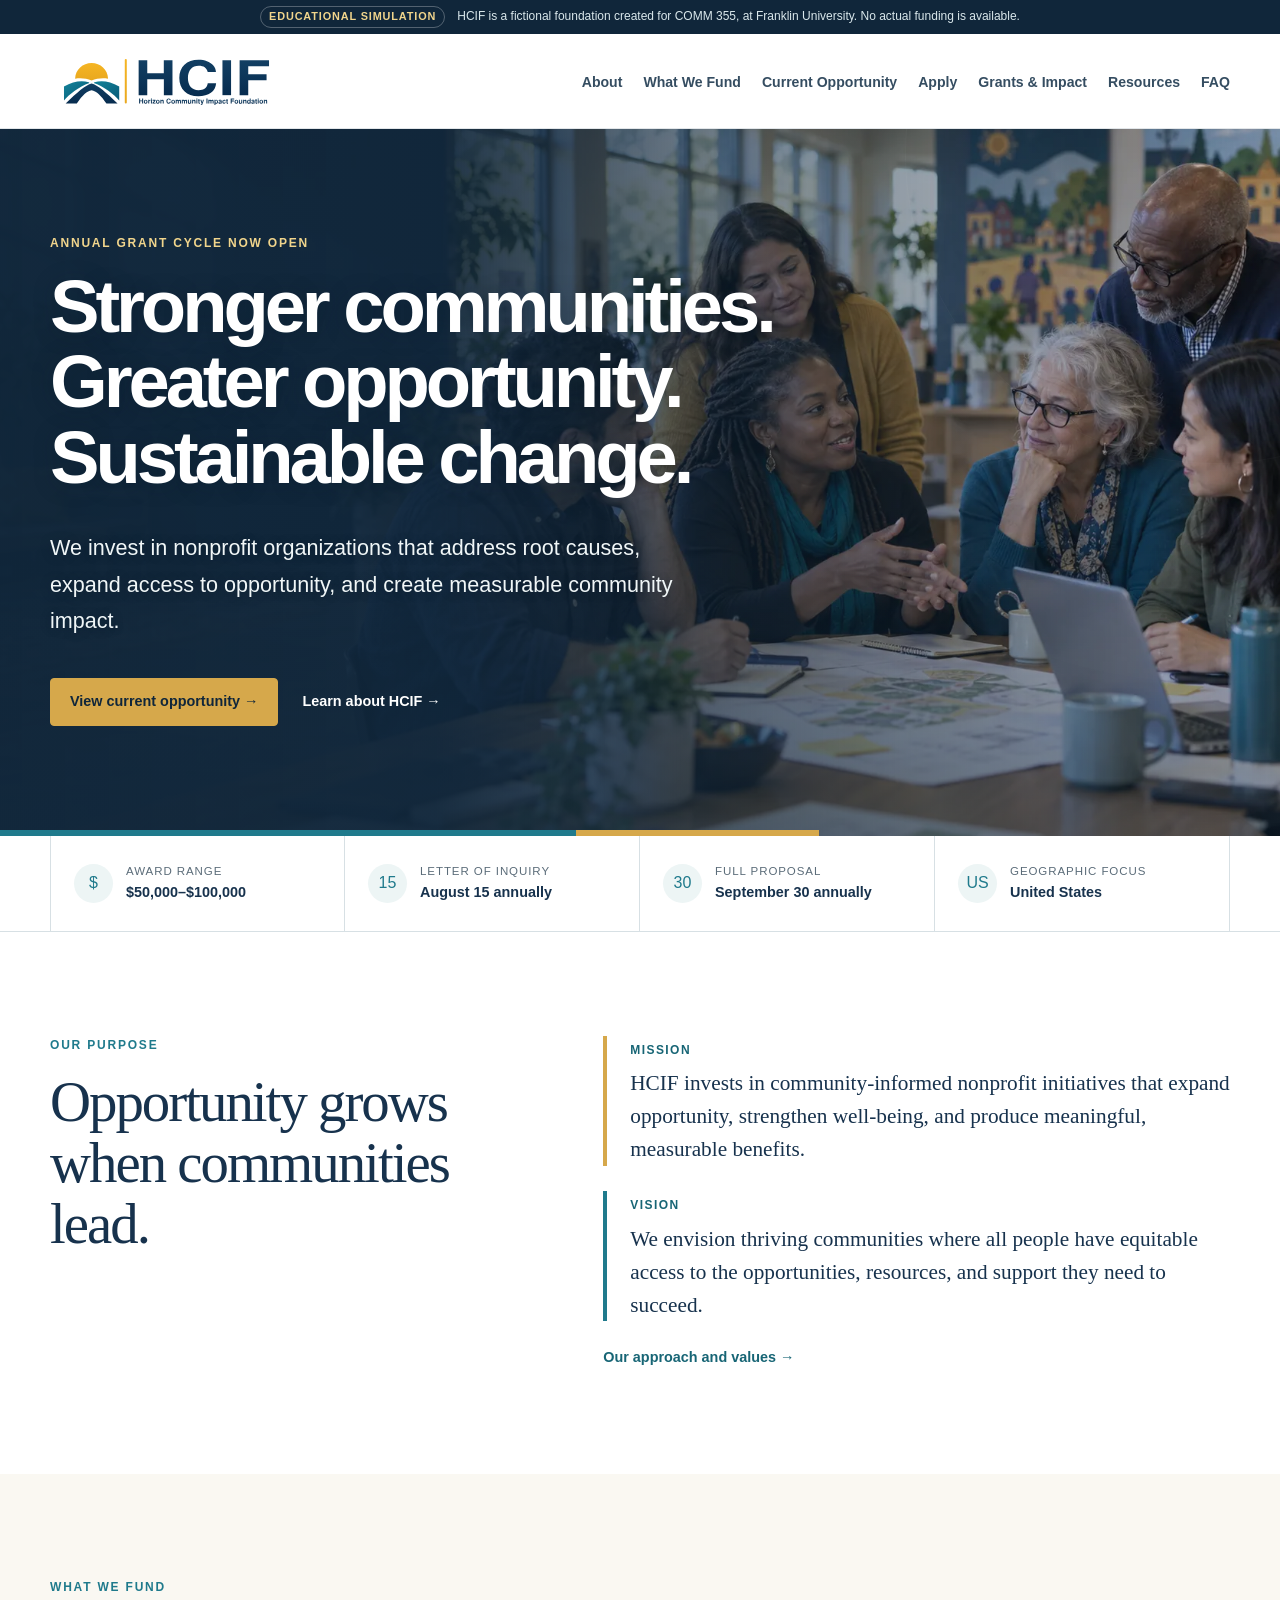
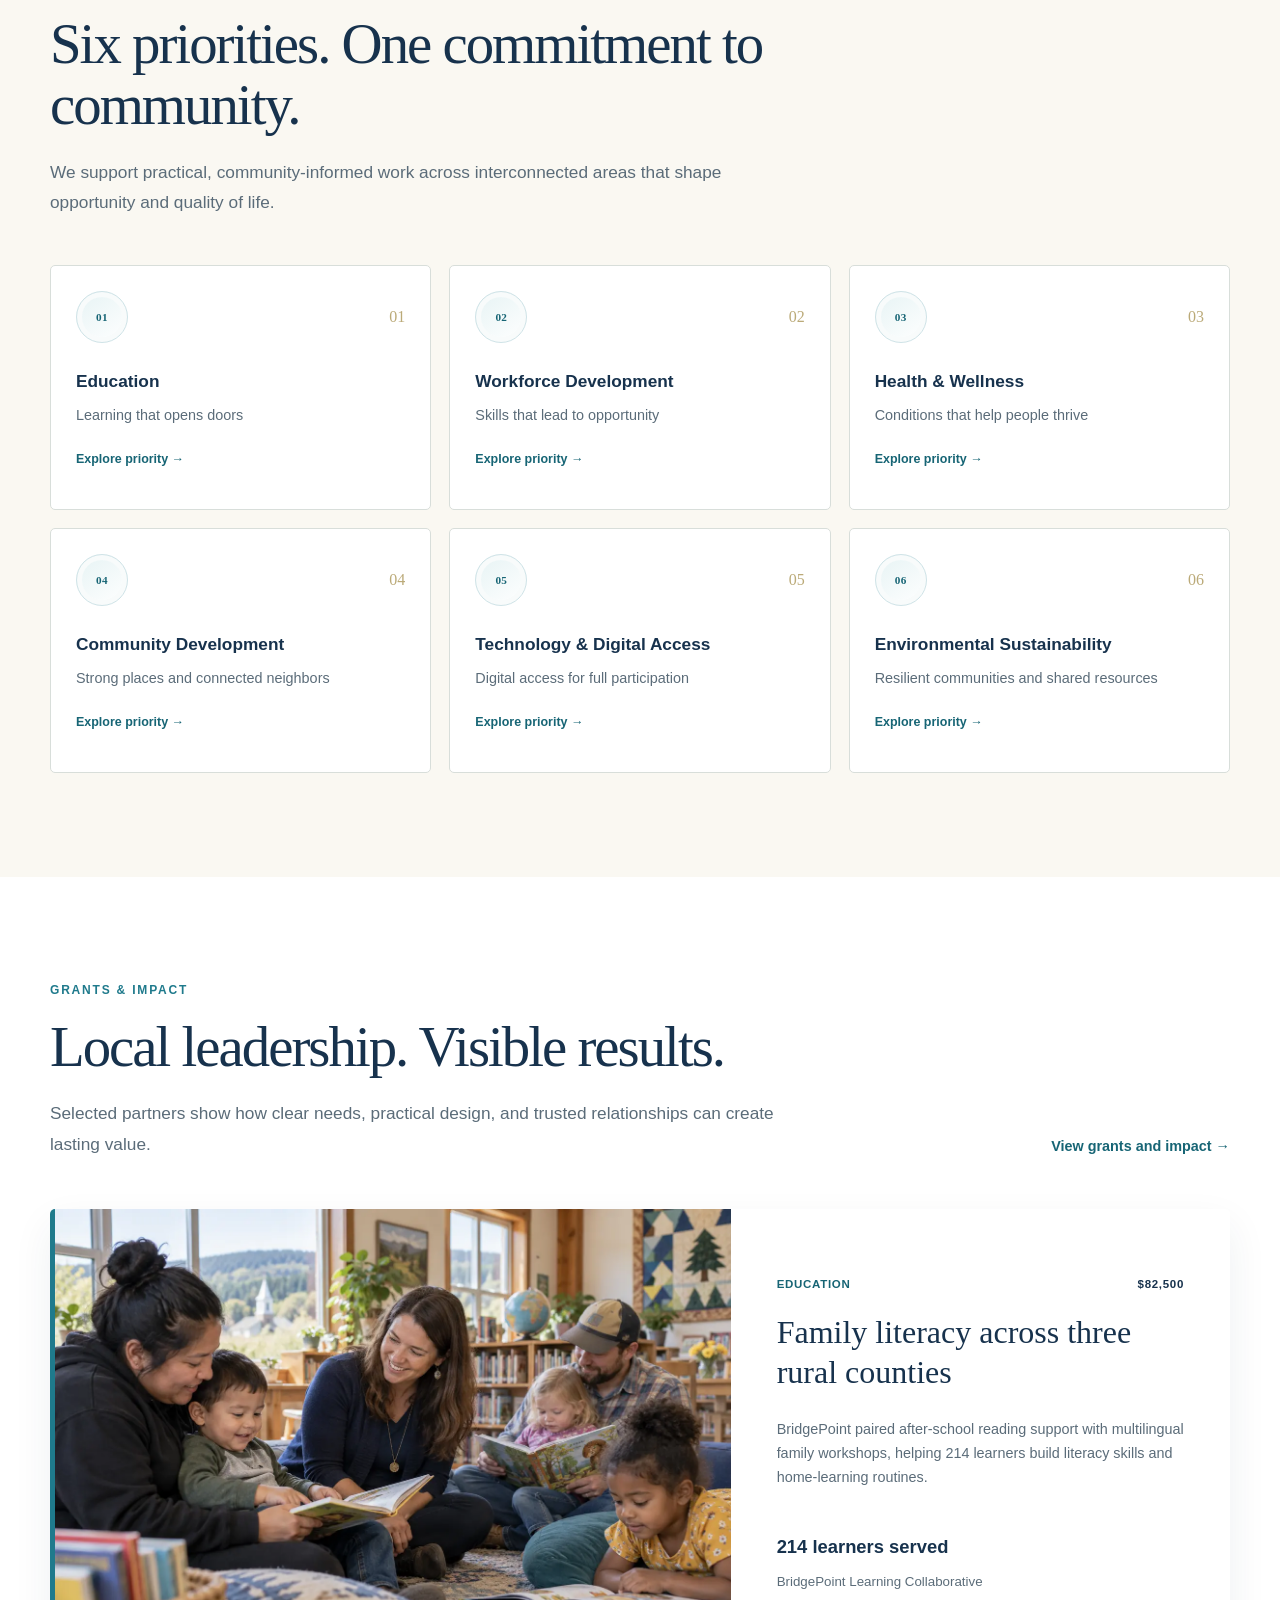
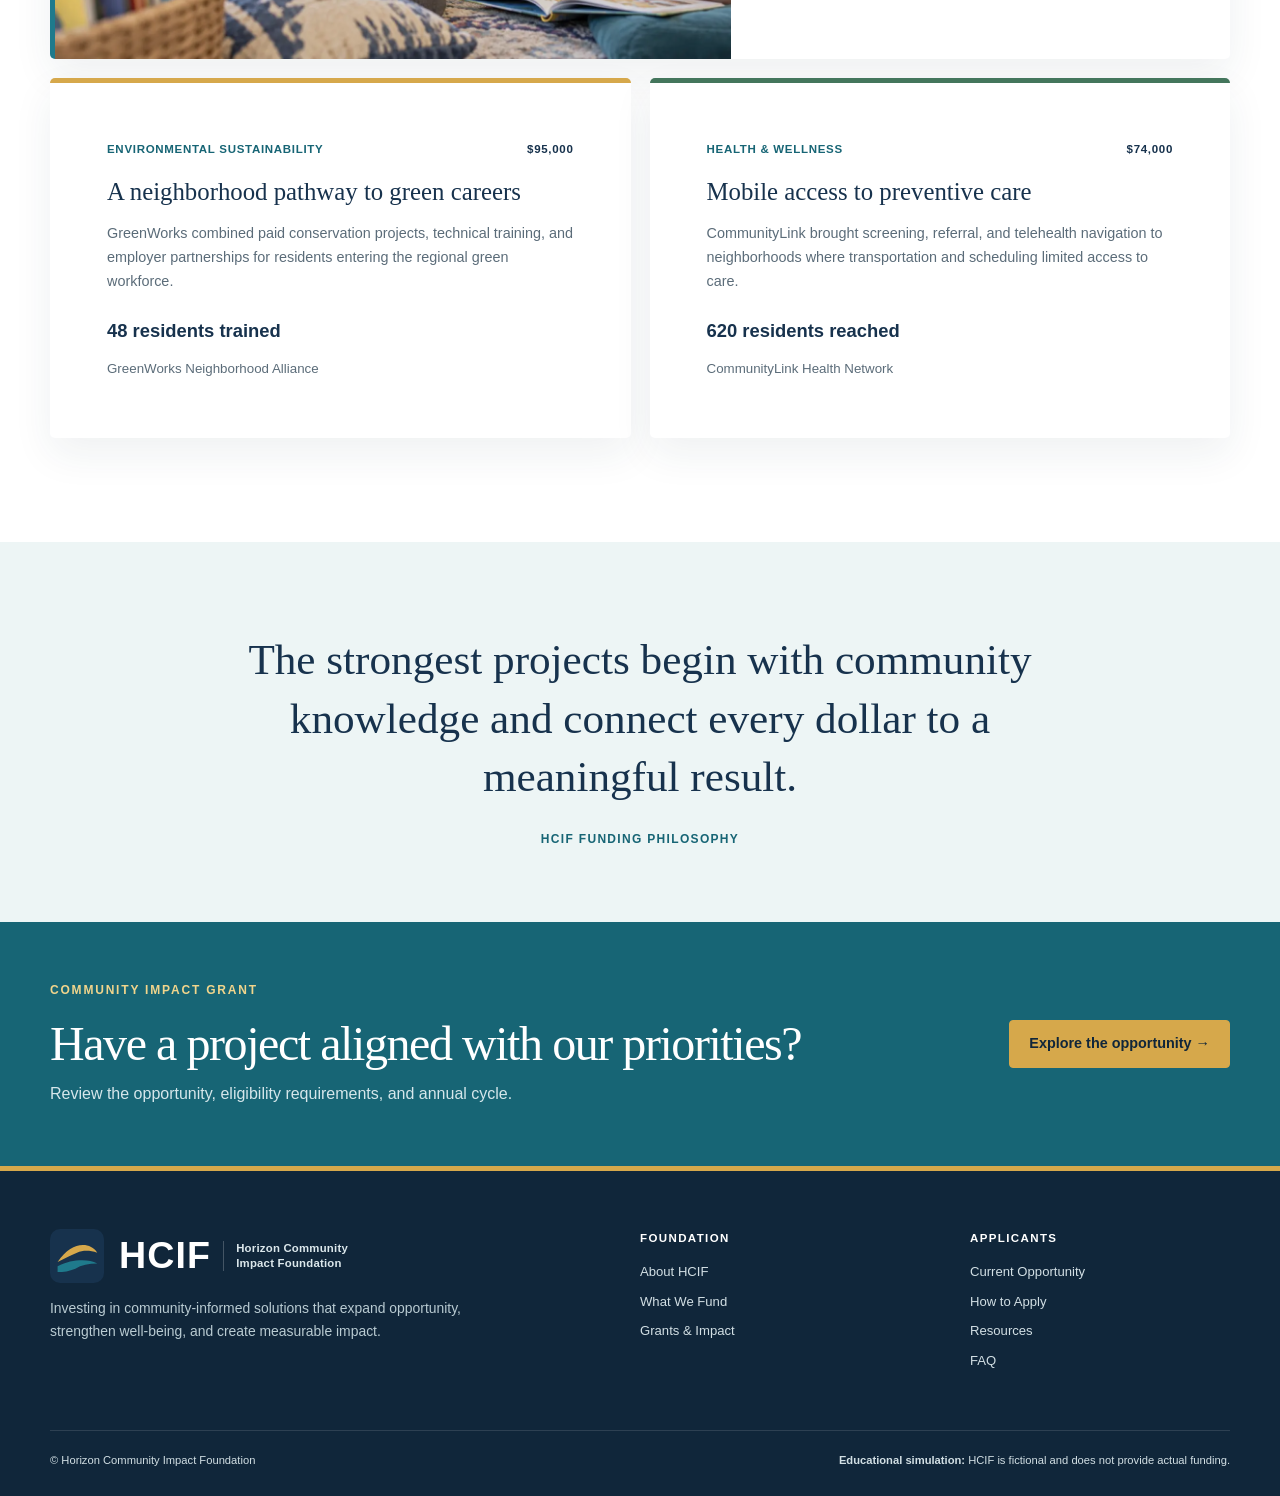
==== commit 2d1321df: "Add files via upload" ====
--- a/index.html
+++ b/index.html
@@ -1,8 +1,8 @@
-<!doctype html><html lang="en"><head><meta charset="utf-8"><meta name="viewport" content="width=device-width,initial-scale=1"><title>Horizon Community Impact Foundation</title><meta name="description" content="HCIF invests in community-informed nonprofit initiatives."><link rel="icon" href="favicon.svg"><link rel="stylesheet" href="style.css"></head><body><a class="skip-link" href="#main-content">Skip to main content</a>
-  <div class="simulation-banner"><div class="container"><b>Educational simulation</b><span>HCIF is a fictional foundation created for COMM 355. No actual funding is available.</span></div></div>
-  <header class="site-header"><div class="container header-inner"><a href="index.html" class="brand" aria-label="Horizon Community Impact Foundation home"><img src="hcif-logo.svg" alt="Horizon Community Impact Foundation"></a><nav class="desktop-nav" aria-label="Primary navigation"><a class="" href="about.html">About</a><a class="" href="what-we-fund.html">What We Fund</a><a class="" href="current-opportunity.html">Current Opportunity</a><a class="" href="apply.html">Apply</a><a class="" href="grants-impact.html">Grants & Impact</a><a class="" href="resources.html">Resources</a><a class="" href="faq.html">FAQ</a></nav><details class="mobile-menu"><summary>☰ Menu</summary><nav><a class="" href="about.html">About</a><a class="" href="what-we-fund.html">What We Fund</a><a class="" href="current-opportunity.html">Current Opportunity</a><a class="" href="apply.html">Apply</a><a class="" href="grants-impact.html">Grants & Impact</a><a class="" href="resources.html">Resources</a><a class="" href="faq.html">FAQ</a></nav></details></div></header><main id="main-content"><section class="home-hero"><div class="home-hero-orbit" aria-hidden="true"></div><div class="container home-hero-inner"><p class="eyebrow eyebrow-light">Annual grant cycle now open</p><h1>Stronger communities.<br>Greater opportunity.<br>Sustainable change.</h1><p>We invest in nonprofit organizations that address root causes, expand access to opportunity, and create measurable community impact.</p><div class="hero-actions"><a class="button button-gold" href="current-opportunity.html">View current opportunity →</a><a class="text-link light" href="about.html">Learn about HCIF →</a></div></div></section>
-<section class="grant-ribbon"><div class="container grant-ribbon-grid"><div><span class="ribbon-icon">$</span><p><small>Award range</small><b>$50,000–$100,000</b></p></div><div><span class="ribbon-icon">15</span><p><small>Letter of Inquiry</small><b>August 15 annually</b></p></div><div><span class="ribbon-icon">30</span><p><small>Full proposal</small><b>September 30 annually</b></p></div><div><span class="ribbon-icon">US</span><p><small>Geographic focus</small><b>United States</b></p></div></div></section>
-<section class="section"><div class="container identity-grid"><div><p class="eyebrow">Our purpose</p><h2 class="display-heading">Opportunity grows when communities lead.</h2></div><div class="identity-statements"><article><span>Mission</span><p>HCIF invests in community-informed nonprofit initiatives that expand opportunity, strengthen well-being, and produce meaningful, measurable benefits.</p></article><article><span>Vision</span><p>We envision thriving communities where all people have equitable access to the opportunities, resources, and support they need to succeed.</p></article><a class="text-link" href="about.html">Our approach and values →</a></div></div></section>
-<section class="section warm"><div class="container"><div class="section-heading"><p class="eyebrow">What we fund</p><h2>Six priorities. One commitment to community.</h2><p class="section-copy">We support practical, community-informed work across interconnected areas that shape opportunity and quality of life.</p></div><div class="priority-grid home-priorities"><a class="priority-card" href="what-we-fund.html"><div class="card-top"><span class="icon static-icon">01</span><span>01</span></div><h3>Education</h3><p>Learning that opens doors</p><span class="card-link">Explore priority →</span></a><a class="priority-card" href="what-we-fund.html"><div class="card-top"><span class="icon static-icon">02</span><span>02</span></div><h3>Workforce Development</h3><p>Skills that lead to opportunity</p><span class="card-link">Explore priority →</span></a><a class="priority-card" href="what-we-fund.html"><div class="card-top"><span class="icon static-icon">03</span><span>03</span></div><h3>Health & Wellness</h3><p>Conditions that help people thrive</p><span class="card-link">Explore priority →</span></a><a class="priority-card" href="what-we-fund.html"><div class="card-top"><span class="icon static-icon">04</span><span>04</span></div><h3>Community Development</h3><p>Strong places and connected neighbors</p><span class="card-link">Explore priority →</span></a><a class="priority-card" href="what-we-fund.html"><div class="card-top"><span class="icon static-icon">05</span><span>05</span></div><h3>Technology & Digital Access</h3><p>Digital access for full participation</p><span class="card-link">Explore priority →</span></a><a class="priority-card" href="what-we-fund.html"><div class="card-top"><span class="icon static-icon">06</span><span>06</span></div><h3>Environmental Sustainability</h3><p>Resilient communities and shared resources</p><span class="card-link">Explore priority →</span></a></div></div></section>
-<section class="section impact-preview"><div class="container"><div class="section-split-head"><div class="section-heading"><p class="eyebrow">Grants & impact</p><h2>Local leadership. Visible results.</h2><p class="section-copy">Selected partners show how clear needs, practical design, and trusted relationships can create lasting value.</p></div><a class="text-link" href="grants-impact.html">View grants and impact →</a></div><div class="story-grid"><article class="story-card story-card-featured"><img class="story-image" src="community-literacy-impact.webp" alt="Families reading together during a community literacy workshop"><div class="story-card-content"><div class="story-meta"><span>Education</span><b>$82,500</b></div><h3>Family literacy across three rural counties</h3><p>BridgePoint paired after-school reading support with multilingual family workshops, helping 214 learners build literacy skills and home-learning routines.</p><div class="story-outcome">214 learners served</div><small>BridgePoint Learning Collaborative</small></div></article><article class="story-card "><div class="story-card-content"><div class="story-meta"><span>Environmental Sustainability</span><b>$95,000</b></div><h3>A neighborhood pathway to green careers</h3><p>GreenWorks combined paid conservation projects, technical training, and employer partnerships for residents entering the regional green workforce.</p><div class="story-outcome">48 residents trained</div><small>GreenWorks Neighborhood Alliance</small></div></article><article class="story-card "><div class="story-card-content"><div class="story-meta"><span>Health & Wellness</span><b>$74,000</b></div><h3>Mobile access to preventive care</h3><p>CommunityLink brought screening, referral, and telehealth navigation to neighborhoods where transportation and scheduling limited access to care.</p><div class="story-outcome">620 residents reached</div><small>CommunityLink Health Network</small></div></article></div></div></section>
+<!doctype html><html lang="en"><head><meta charset="utf-8"><meta name="viewport" content="width=device-width,initial-scale=1"><title>Horizon Community Impact Foundation</title><meta name="description" content="HCIF invests in community-informed nonprofit initiatives."><link rel="icon" href="favicon.svg"><link rel="stylesheet" href="style.css"></head><body><a class="skip-link" href="#main-content">Skip to main content</a>
+  <div class="simulation-banner"><div class="container"><b>Educational simulation</b><span>HCIF is a fictional foundation created for COMM 355, at Franklin University. No actual funding is available.</span></div></div>
+  <header class="site-header"><div class="container header-inner"><a href="index.html" class="brand" aria-label="Horizon Community Impact Foundation home"><img src="hcif-logo.svg" alt="Horizon Community Impact Foundation"></a><nav class="desktop-nav" aria-label="Primary navigation"><a class="" href="about.html">About</a><a class="" href="what-we-fund.html">What We Fund</a><a class="" href="current-opportunity.html">Current Opportunity</a><a class="" href="apply.html">Apply</a><a class="" href="grants-impact.html">Grants & Impact</a><a class="" href="resources.html">Resources</a><a class="" href="faq.html">FAQ</a></nav><details class="mobile-menu"><summary>☰ Menu</summary><nav><a class="" href="about.html">About</a><a class="" href="what-we-fund.html">What We Fund</a><a class="" href="current-opportunity.html">Current Opportunity</a><a class="" href="apply.html">Apply</a><a class="" href="grants-impact.html">Grants & Impact</a><a class="" href="resources.html">Resources</a><a class="" href="faq.html">FAQ</a></nav></details></div></header><main id="main-content"><section class="home-hero"><div class="home-hero-orbit" aria-hidden="true"></div><div class="container home-hero-inner"><p class="eyebrow eyebrow-light">Annual grant cycle now open</p><h1>Stronger communities.<br>Greater opportunity.<br>Sustainable change.</h1><p>We invest in nonprofit organizations that address root causes, expand access to opportunity, and create measurable community impact.</p><div class="hero-actions"><a class="button button-gold" href="current-opportunity.html">View current opportunity →</a><a class="text-link light" href="about.html">Learn about HCIF →</a></div></div></section>
+<section class="grant-ribbon"><div class="container grant-ribbon-grid"><div><span class="ribbon-icon">$</span><p><small>Award range</small><b>$50,000–$100,000</b></p></div><div><span class="ribbon-icon">15</span><p><small>Letter of Inquiry</small><b>August 15 annually</b></p></div><div><span class="ribbon-icon">30</span><p><small>Full proposal</small><b>September 30 annually</b></p></div><div><span class="ribbon-icon">US</span><p><small>Geographic focus</small><b>United States</b></p></div></div></section>
+<section class="section"><div class="container identity-grid"><div><p class="eyebrow">Our purpose</p><h2 class="display-heading">Opportunity grows when communities lead.</h2></div><div class="identity-statements"><article><span>Mission</span><p>HCIF invests in community-informed nonprofit initiatives that expand opportunity, strengthen well-being, and produce meaningful, measurable benefits.</p></article><article><span>Vision</span><p>We envision thriving communities where all people have equitable access to the opportunities, resources, and support they need to succeed.</p></article><a class="text-link" href="about.html">Our approach and values →</a></div></div></section>
+<section class="section warm"><div class="container"><div class="section-heading"><p class="eyebrow">What we fund</p><h2>Six priorities. One commitment to community.</h2><p class="section-copy">We support practical, community-informed work across interconnected areas that shape opportunity and quality of life.</p></div><div class="priority-grid home-priorities"><a class="priority-card" href="what-we-fund.html"><div class="card-top"><span class="icon static-icon">01</span><span>01</span></div><h3>Education</h3><p>Learning that opens doors</p><span class="card-link">Explore priority →</span></a><a class="priority-card" href="what-we-fund.html"><div class="card-top"><span class="icon static-icon">02</span><span>02</span></div><h3>Workforce Development</h3><p>Skills that lead to opportunity</p><span class="card-link">Explore priority →</span></a><a class="priority-card" href="what-we-fund.html"><div class="card-top"><span class="icon static-icon">03</span><span>03</span></div><h3>Health & Wellness</h3><p>Conditions that help people thrive</p><span class="card-link">Explore priority →</span></a><a class="priority-card" href="what-we-fund.html"><div class="card-top"><span class="icon static-icon">04</span><span>04</span></div><h3>Community Development</h3><p>Strong places and connected neighbors</p><span class="card-link">Explore priority →</span></a><a class="priority-card" href="what-we-fund.html"><div class="card-top"><span class="icon static-icon">05</span><span>05</span></div><h3>Technology & Digital Access</h3><p>Digital access for full participation</p><span class="card-link">Explore priority →</span></a><a class="priority-card" href="what-we-fund.html"><div class="card-top"><span class="icon static-icon">06</span><span>06</span></div><h3>Environmental Sustainability</h3><p>Resilient communities and shared resources</p><span class="card-link">Explore priority →</span></a></div></div></section>
+<section class="section impact-preview"><div class="container"><div class="section-split-head"><div class="section-heading"><p class="eyebrow">Grants & impact</p><h2>Local leadership. Visible results.</h2><p class="section-copy">Selected partners show how clear needs, practical design, and trusted relationships can create lasting value.</p></div><a class="text-link" href="grants-impact.html">View grants and impact →</a></div><div class="story-grid"><article class="story-card story-card-featured"><img class="story-image" src="community-literacy-impact.webp" alt="Families reading together during a community literacy workshop"><div class="story-card-content"><div class="story-meta"><span>Education</span><b>$82,500</b></div><h3>Family literacy across three rural counties</h3><p>BridgePoint paired after-school reading support with multilingual family workshops, helping 214 learners build literacy skills and home-learning routines.</p><div class="story-outcome">214 learners served</div><small>BridgePoint Learning Collaborative</small></div></article><article class="story-card "><div class="story-card-content"><div class="story-meta"><span>Environmental Sustainability</span><b>$95,000</b></div><h3>A neighborhood pathway to green careers</h3><p>GreenWorks combined paid conservation projects, technical training, and employer partnerships for residents entering the regional green workforce.</p><div class="story-outcome">48 residents trained</div><small>GreenWorks Neighborhood Alliance</small></div></article><article class="story-card "><div class="story-card-content"><div class="story-meta"><span>Health & Wellness</span><b>$74,000</b></div><h3>Mobile access to preventive care</h3><p>CommunityLink brought screening, referral, and telehealth navigation to neighborhoods where transportation and scheduling limited access to care.</p><div class="story-outcome">620 residents reached</div><small>CommunityLink Health Network</small></div></article></div></div></section>
 <section class="foundation-quote"><div class="container quote-inner"><blockquote>The strongest projects begin with community knowledge and connect every dollar to a meaningful result.</blockquote><span>HCIF funding philosophy</span></div></section><section class="closing"><div class="container"><div><p class="eyebrow eyebrow-light">Community Impact Grant</p><h2>Have a project aligned with our priorities?</h2><p>Review the opportunity, eligibility requirements, and annual cycle.</p></div><a class="button button-gold" href="current-opportunity.html">Explore the opportunity →</a></div></section></main><footer class="site-footer"><div class="container footer-grid"><div><a href="index.html" class="footer-brand"><img src="favicon.svg" alt=""><span><b>HCIF</b><small>Horizon Community<br>Impact Foundation</small></span></a><p class="footer-summary">Investing in community-informed solutions that expand opportunity, strengthen well-being, and create measurable impact.</p></div><nav><b>Foundation</b><a href="about.html">About HCIF</a><a href="what-we-fund.html">What We Fund</a><a href="grants-impact.html">Grants & Impact</a></nav><nav><b>Applicants</b><a href="current-opportunity.html">Current Opportunity</a><a href="apply.html">How to Apply</a><a href="resources.html">Resources</a><a href="faq.html">FAQ</a></nav></div><div class="container footer-bottom"><span>© Horizon Community Impact Foundation</span><span><b>Educational simulation:</b> HCIF is fictional and does not provide actual funding.</span></div></footer></body></html>
